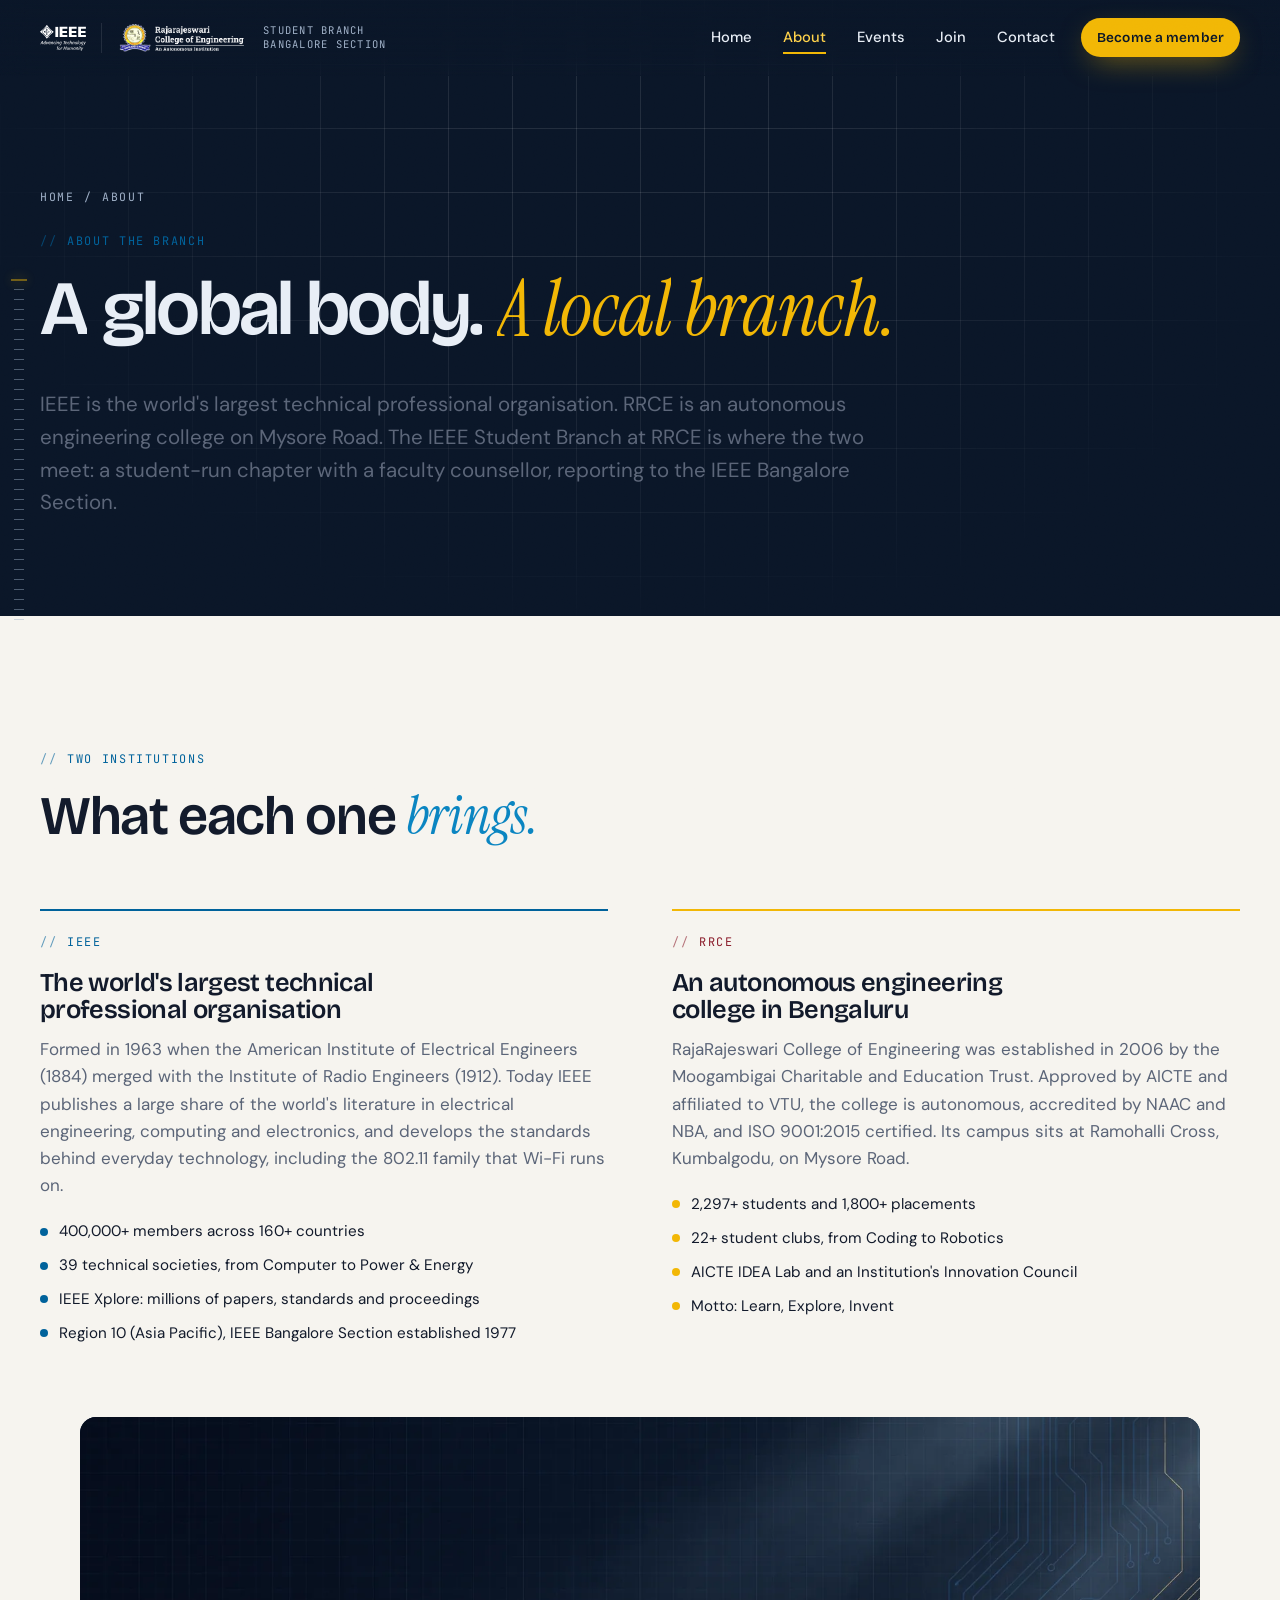
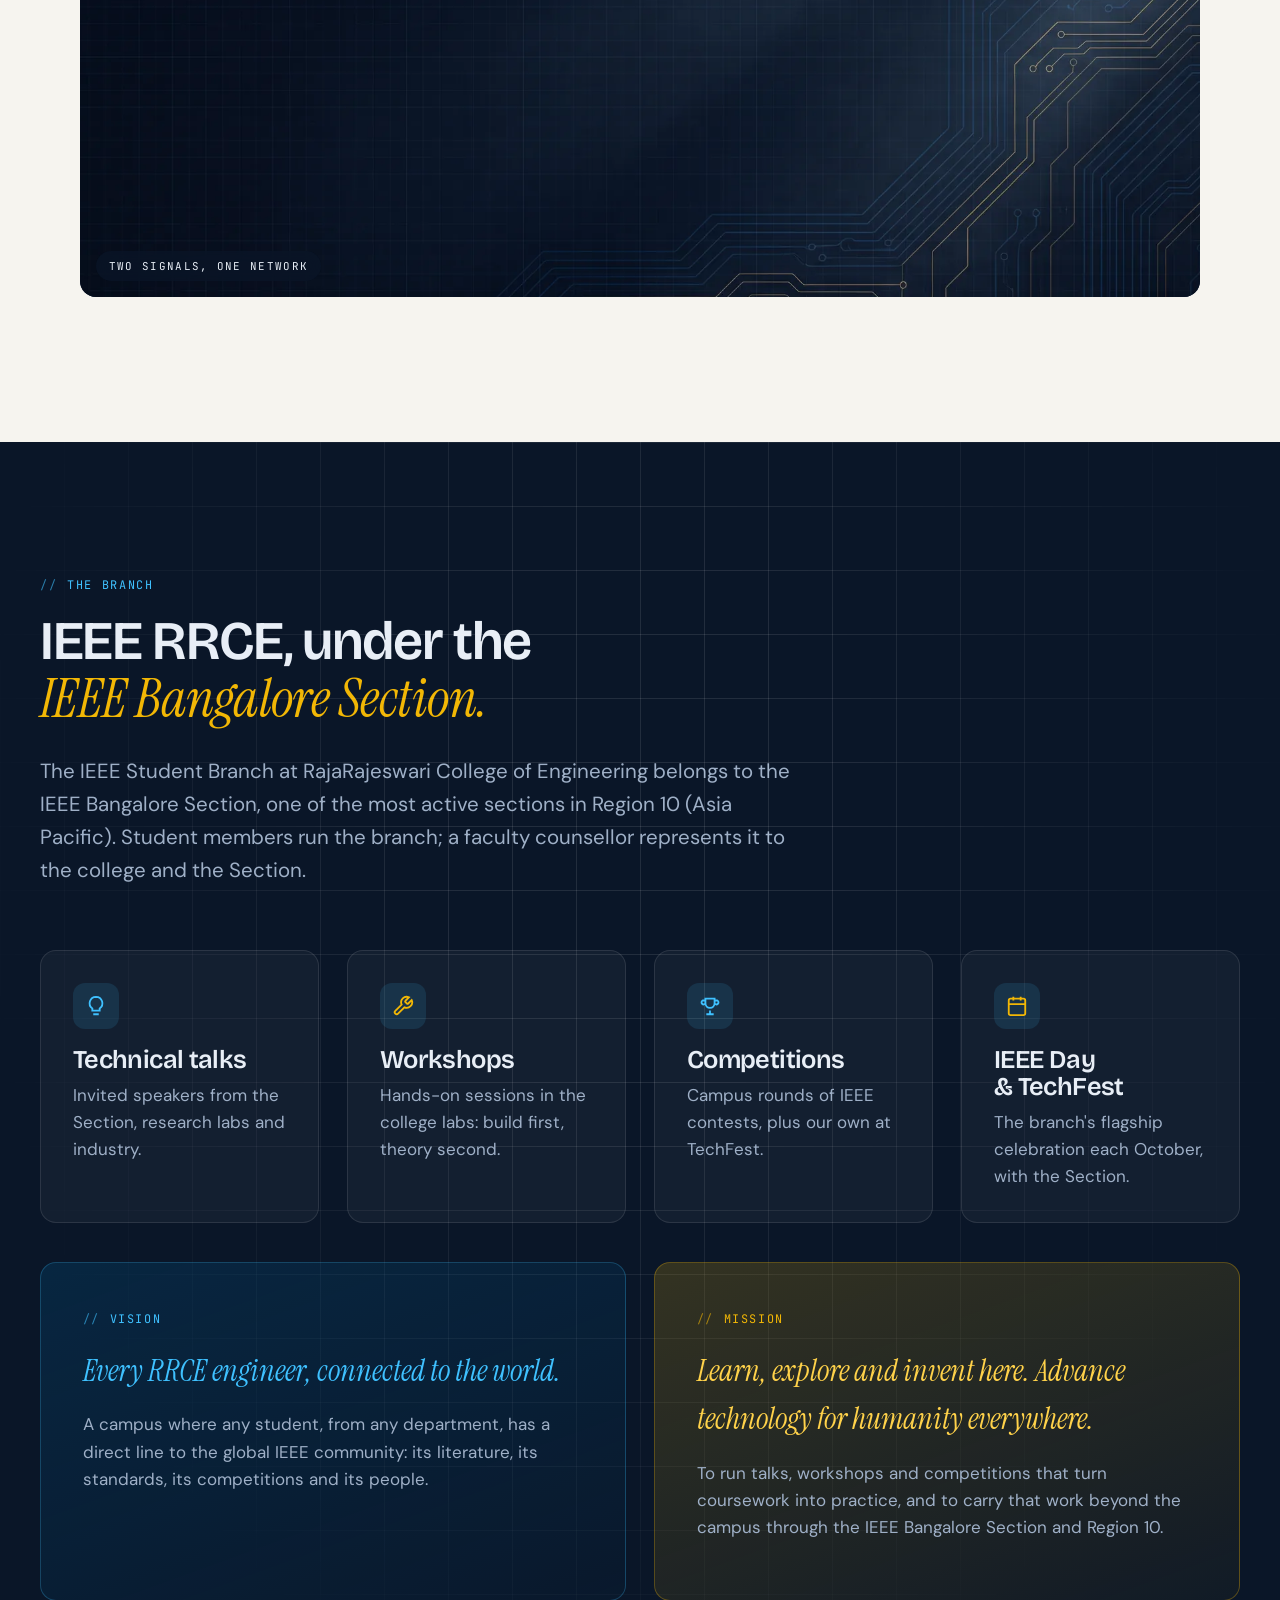
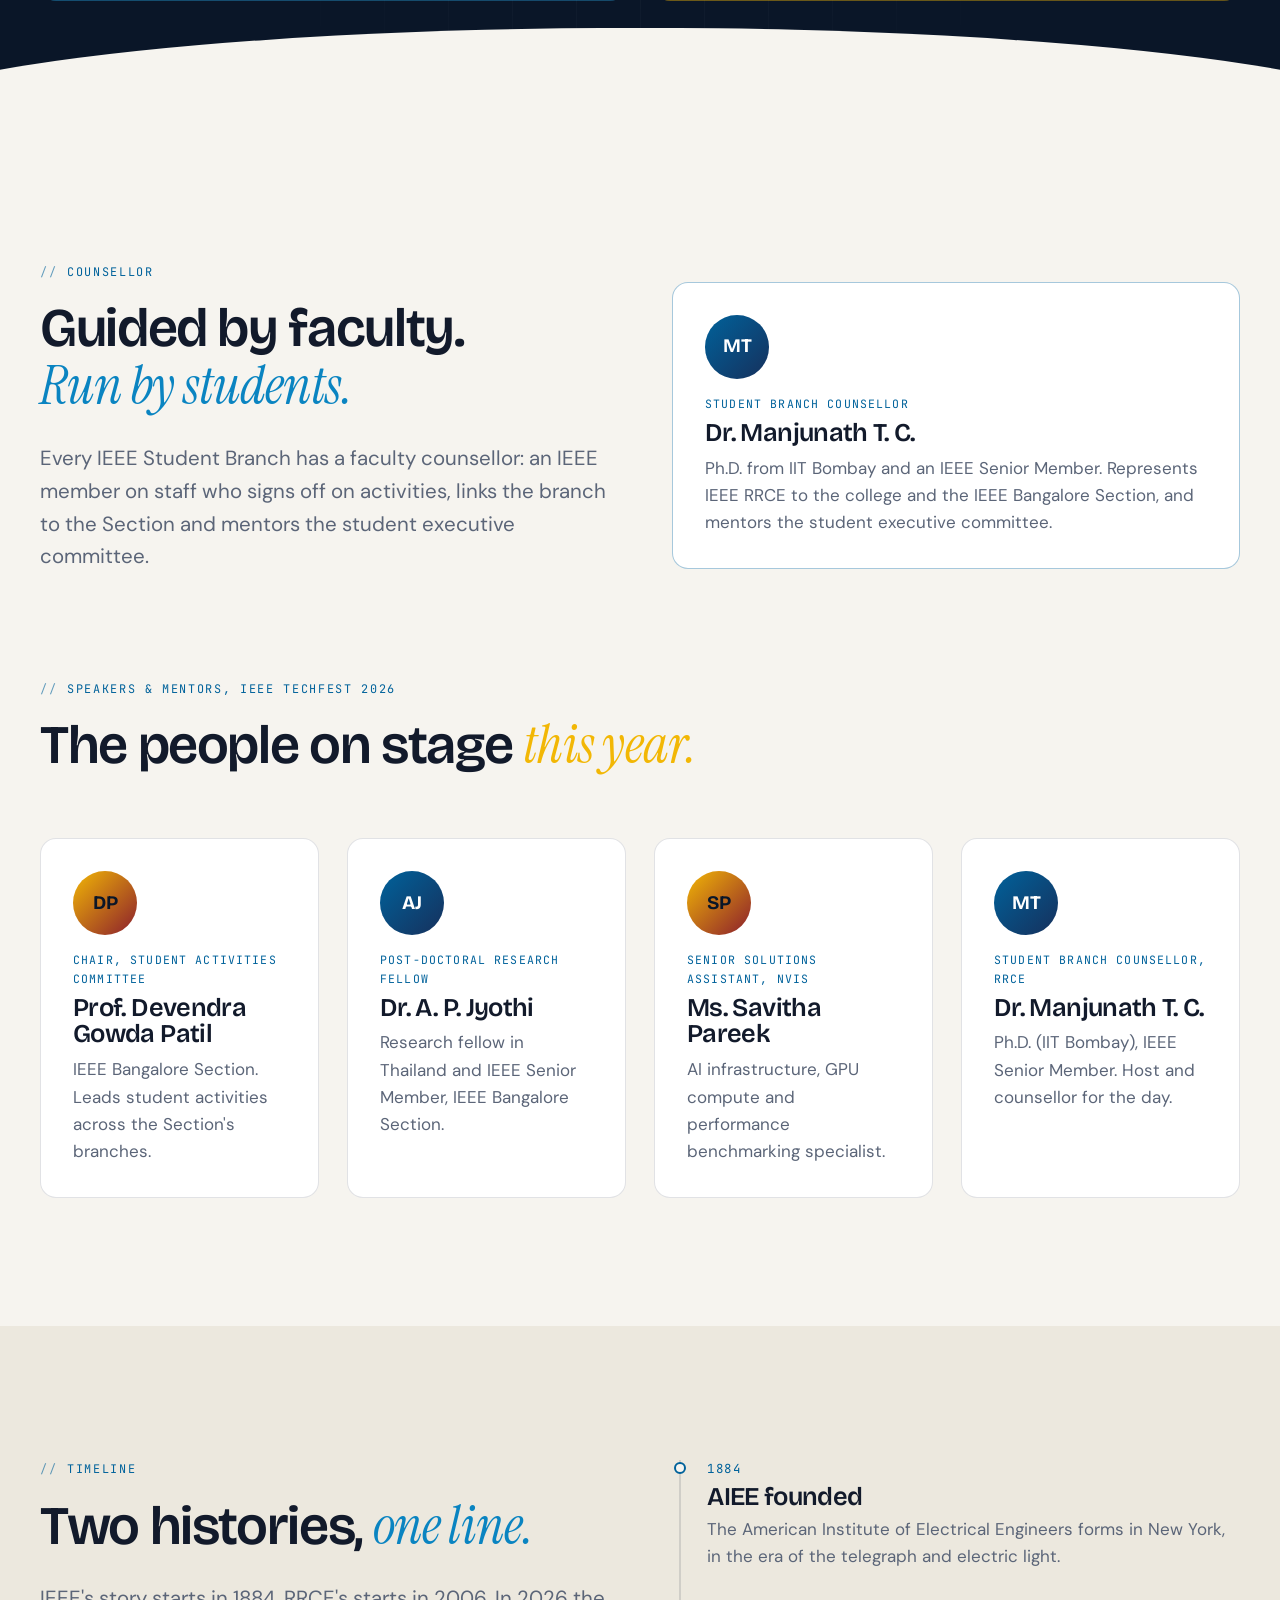
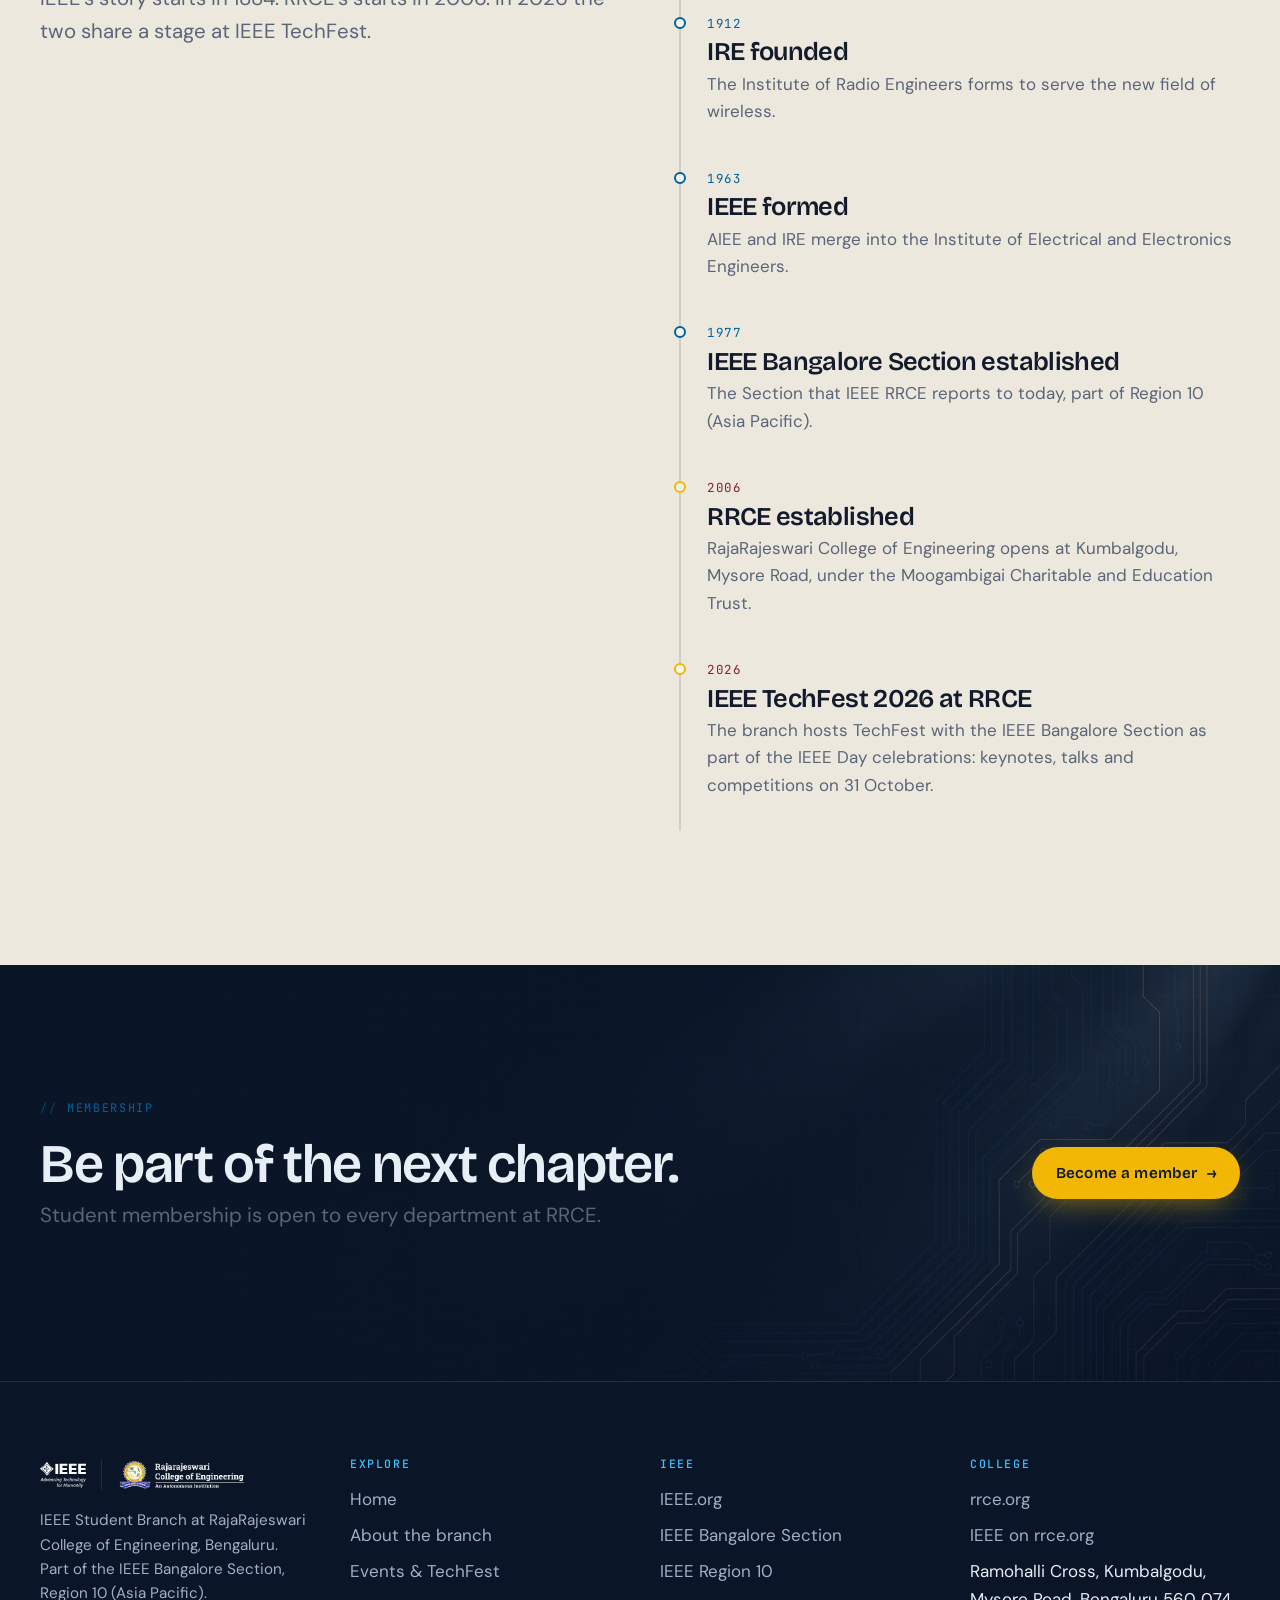
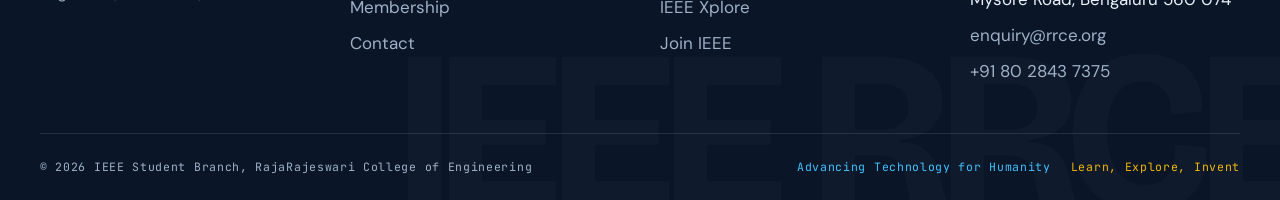
==== about.html @ c07149d0 "Foundation: design system, shared JS modules, home page, brand assets, self-hosted fonts Co-Authored" ====
<!DOCTYPE html>
<html lang="en">
<head>
  <meta charset="UTF-8">
  <meta name="viewport" content="width=device-width, initial-scale=1.0">
  <title>About | IEEE RRCE</title>
  <meta name="description" content="About the IEEE Student Branch at RajaRajeswari College of Engineering, Bengaluru: what IEEE is, what RRCE is, the branch under IEEE Bangalore Section, its counsellor and mentors.">
  <meta name="theme-color" content="#0a1628">
  <link rel="icon" type="image/svg+xml" href="assets/brand/ieee-logo.svg">
  <link rel="preconnect" href="https://fonts.googleapis.com">
  <link rel="preconnect" href="https://fonts.gstatic.com" crossorigin>
  <link href="https://fonts.googleapis.com/css2?family=Bricolage+Grotesque:opsz,wght@12..96,500;12..96,600;12..96,700&family=DM+Sans:wght@400;500;600&family=Instrument+Serif:ital@1&family=JetBrains+Mono:wght@400;500&display=swap" rel="stylesheet">
  <link rel="stylesheet" href="css/styles.css">
  <link rel="stylesheet" href="css/about.css">
</head>
<body>
  <a class="skip-link" href="#main">Skip to content</a>

  <!-- ===== Header: co-branded lockup (IEEE | RRCE) ===== -->
  <header class="header">
    <div class="container header__inner">
      <a class="lockup" href="index.html" aria-label="IEEE RRCE — home">
        <img class="lockup__ieee" src="assets/brand/ieee-logo.svg" alt="IEEE" width="46" height="26">
        <span class="lockup__divider" aria-hidden="true"></span>
        <img class="lockup__rrce" src="assets/brand/rrce-logo.png" alt="RajaRajeswari College of Engineering" width="133" height="34">
        <span class="lockup__text">Student Branch<br>Bangalore Section</span>
      </a>
      <button class="nav-toggle" aria-expanded="false" aria-controls="nav" aria-label="Toggle navigation">
        <span></span><span></span><span></span>
      </button>
      <nav class="nav" id="nav" aria-label="Primary">
        <a class="nav__link" href="index.html">Home</a>
        <a class="nav__link" href="about.html">About</a>
        <a class="nav__link" href="events.html">Events</a>
        <a class="nav__link" href="join.html">Join</a>
        <a class="nav__link" href="contact.html">Contact</a>
        <a class="btn btn--gold btn--sm" href="join.html">Become a member</a>
      </nav>
    </div>
  </header>

  <div class="rail" aria-hidden="true"><span class="rail__marker"></span></div>

  <main id="main">
    <!-- ===== Page hero ===== -->
    <section class="page-hero blueprint" aria-labelledby="page-title">
      <div class="container">
        <nav class="breadcrumb" aria-label="Breadcrumb">
          <a href="index.html">Home</a><span aria-hidden="true">/</span><span aria-current="page">About</span>
        </nav>
        <p class="eyebrow">About the branch</p>
        <h1 id="page-title" data-split>A global body. <span class="serif accent-gold">A local branch.</span></h1>
        <p class="lead" data-reveal>IEEE is the world's largest technical professional organisation. RRCE is an autonomous engineering college on Mysore Road. The IEEE Student Branch at RRCE is where the two meet: a student-run chapter with a faculty counsellor, reporting to the IEEE Bangalore Section.</p>
      </div>
    </section>

    <!-- ===== What IEEE is / What RRCE is ===== -->
    <section class="section is-light" aria-labelledby="dialogue-title">
      <div class="container">
        <div class="section-head" data-reveal>
          <p class="eyebrow">Two institutions</p>
          <h2 id="dialogue-title">What each one <span class="serif accent-ieee">brings.</span></h2>
        </div>
        <div class="dialogue" data-reveal-stagger>
          <article class="dialogue__col">
            <p class="eyebrow">IEEE</p>
            <h3>The world's largest technical professional organisation</h3>
            <p class="muted">Formed in 1963 when the American Institute of Electrical Engineers (1884) merged with the Institute of Radio Engineers (1912). Today IEEE publishes a large share of the world's literature in electrical engineering, computing and electronics, and develops the standards behind everyday technology, including the 802.11 family that Wi-Fi runs on.</p>
            <ul class="facts">
              <li>400,000+ members across 160+ countries</li>
              <li>39 technical societies, from Computer to Power &amp; Energy</li>
              <li>IEEE Xplore: millions of papers, standards and proceedings</li>
              <li>Region 10 (Asia Pacific), IEEE Bangalore Section established 1977</li>
            </ul>
          </article>
          <article class="dialogue__col dialogue__col--rrce">
            <p class="eyebrow eyebrow--maroon">RRCE</p>
            <h3>An autonomous engineering college in Bengaluru</h3>
            <p class="muted">RajaRajeswari College of Engineering was established in 2006 by the Moogambigai Charitable and Education Trust. Approved by AICTE and affiliated to VTU, the college is autonomous, accredited by NAAC and NBA, and ISO 9001:2015 certified. Its campus sits at Ramohalli Cross, Kumbalgodu, on Mysore Road.</p>
            <ul class="facts facts--rrce">
              <li>2,297+ students and 1,800+ placements</li>
              <li>22+ student clubs, from Coding to Robotics</li>
              <li>AICTE IDEA Lab and an Institution's Innovation Council</li>
              <li>Motto: Learn, Explore, Invent</li>
            </ul>
          </article>
        </div>
        <figure class="img-frame img-frame--wide parallax" data-reveal style="margin-top:clamp(2.5rem,6vw,4.5rem)">
          <img src="assets/img/circuit-backdrop.webp" alt="Abstract circuit traces glowing in IEEE blue and RRCE gold on a dark navy background" width="2100" height="900" loading="lazy">
          <figcaption class="img-frame__caption">Two signals, one network</figcaption>
        </figure>
      </div>
    </section>

    <!-- ===== The branch ===== -->
    <section class="section is-dark blueprint" aria-labelledby="branch-title">
      <div class="container">
        <div class="section-head" data-reveal>
          <p class="eyebrow">The branch</p>
          <h2 id="branch-title">IEEE RRCE, under the <span class="serif accent-gold">IEEE Bangalore Section.</span></h2>
          <p class="lead">The IEEE Student Branch at RajaRajeswari College of Engineering belongs to the IEEE Bangalore Section, one of the most active sections in Region 10 (Asia Pacific). Student members run the branch; a faculty counsellor represents it to the college and the Section.</p>
        </div>
        <div class="grid grid--4" data-reveal-stagger>
          <article class="card" data-tilt>
            <div class="card__icon" aria-hidden="true"><svg width="22" height="22" viewBox="0 0 24 24" fill="none" stroke="currentColor" stroke-width="2"><path d="M12 2a7 7 0 0 0-4 12.7V17h8v-2.3A7 7 0 0 0 12 2z"/><path d="M9 21h6"/></svg></div>
            <h3>Technical talks</h3>
            <p class="muted">Invited speakers from the Section, research labs and industry.</p>
          </article>
          <article class="card" data-tilt>
            <div class="card__icon card__icon--gold" aria-hidden="true"><svg width="22" height="22" viewBox="0 0 24 24" fill="none" stroke="currentColor" stroke-width="2"><path d="M14.7 6.3a1 1 0 0 0 0 1.4l1.6 1.6a1 1 0 0 0 1.4 0l3.77-3.77a6 6 0 0 1-7.94 7.94l-6.91 6.91a2.12 2.12 0 0 1-3-3l6.91-6.91a6 6 0 0 1 7.94-7.94l-3.76 3.76z"/></svg></div>
            <h3>Workshops</h3>
            <p class="muted">Hands-on sessions in the college labs: build first, theory second.</p>
          </article>
          <article class="card" data-tilt>
            <div class="card__icon" aria-hidden="true"><svg width="22" height="22" viewBox="0 0 24 24" fill="none" stroke="currentColor" stroke-width="2"><path d="M8 21h8M12 17v4M7 4h10v5a5 5 0 0 1-10 0V4z"/><path d="M17 6h3a2 2 0 0 1-2 4h-1M7 6H4a2 2 0 0 0 2 4h1"/></svg></div>
            <h3>Competitions</h3>
            <p class="muted">Campus rounds of IEEE contests, plus our own at TechFest.</p>
          </article>
          <article class="card" data-tilt>
            <div class="card__icon card__icon--gold" aria-hidden="true"><svg width="22" height="22" viewBox="0 0 24 24" fill="none" stroke="currentColor" stroke-width="2"><rect x="3" y="4" width="18" height="18" rx="2"/><path d="M16 2v4M8 2v4M3 10h18"/></svg></div>
            <h3>IEEE Day &amp; TechFest</h3>
            <p class="muted">The branch's flagship celebration each October, with the Section.</p>
          </article>
        </div>
        <div class="grid grid--2" data-reveal-stagger style="margin-top:clamp(1.5rem,3vw,2.5rem)">
          <article class="voice voice--ieee">
            <p class="eyebrow">Vision</p>
            <p class="voice__tag">Every RRCE engineer, connected to the world.</p>
            <p class="muted">A campus where any student, from any department, has a direct line to the global IEEE community: its literature, its standards, its competitions and its people.</p>
          </article>
          <article class="voice voice--rrce">
            <p class="eyebrow eyebrow--gold">Mission</p>
            <p class="voice__tag">Learn, explore and invent here. Advance technology for humanity everywhere.</p>
            <p class="muted">To run talks, workshops and competitions that turn coursework into practice, and to carry that work beyond the campus through the IEEE Bangalore Section and Region 10.</p>
          </article>
        </div>
      </div>
      <div class="curve" aria-hidden="true"></div>
    </section>

    <!-- ===== People ===== -->
    <section class="section is-light" id="people" aria-labelledby="people-title">
      <div class="container">
        <div class="split" data-reveal>
          <div>
            <p class="eyebrow">Counsellor</p>
            <h2 id="people-title">Guided by faculty. <span class="serif accent-ieee">Run by students.</span></h2>
            <p class="lead">Every IEEE Student Branch has a faculty counsellor: an IEEE member on staff who signs off on activities, links the branch to the Section and mentors the student executive committee.</p>
          </div>
          <article class="card person card--ieee" data-tilt>
            <div class="person__avatar" aria-hidden="true">MT</div>
            <p class="person__role">Student Branch Counsellor</p>
            <h3>Dr. Manjunath T. C.</h3>
            <p class="muted">Ph.D. from IIT Bombay and an IEEE Senior Member. Represents IEEE RRCE to the college and the IEEE Bangalore Section, and mentors the student executive committee.</p>
          </article>
        </div>

        <div class="section-head" data-reveal style="margin-top:clamp(3rem,7vw,5rem)">
          <p class="eyebrow">Speakers &amp; mentors, IEEE TechFest 2026</p>
          <h2>The people on stage <span class="serif accent-gold">this year.</span></h2>
        </div>
        <div class="grid grid--4" data-reveal-stagger>
          <article class="card person" data-tilt>
            <div class="person__avatar person__avatar--gold" aria-hidden="true">DP</div>
            <p class="person__role">Chair, Student Activities Committee</p>
            <h3>Prof. Devendra Gowda Patil</h3>
            <p class="muted">IEEE Bangalore Section. Leads student activities across the Section's branches.</p>
          </article>
          <article class="card person" data-tilt>
            <div class="person__avatar" aria-hidden="true">AJ</div>
            <p class="person__role">Post-Doctoral Research Fellow</p>
            <h3>Dr. A. P. Jyothi</h3>
            <p class="muted">Research fellow in Thailand and IEEE Senior Member, IEEE Bangalore Section.</p>
          </article>
          <article class="card person" data-tilt>
            <div class="person__avatar person__avatar--gold" aria-hidden="true">SP</div>
            <p class="person__role">Senior Solutions Assistant, NVIS</p>
            <h3>Ms. Savitha Pareek</h3>
            <p class="muted">AI infrastructure, GPU compute and performance benchmarking specialist.</p>
          </article>
          <article class="card person" data-tilt>
            <div class="person__avatar" aria-hidden="true">MT</div>
            <p class="person__role">Student Branch Counsellor, RRCE</p>
            <h3>Dr. Manjunath T. C.</h3>
            <p class="muted">Ph.D. (IIT Bombay), IEEE Senior Member. Host and counsellor for the day.</p>
          </article>
        </div>
      </div>
    </section>

    <!-- ===== Timeline ===== -->
    <section class="section is-light is-paper-2" aria-labelledby="timeline-title">
      <div class="container">
        <div class="split" style="align-items:start">
          <div class="section-head" data-reveal>
            <p class="eyebrow">Timeline</p>
            <h2 id="timeline-title">Two histories, <span class="serif accent-ieee">one line.</span></h2>
            <p class="lead">IEEE's story starts in 1884. RRCE's starts in 2006. In 2026 the two share a stage at IEEE TechFest.</p>
          </div>
          <div class="timeline" data-reveal>
            <span class="timeline__fill" aria-hidden="true"></span>
            <article class="timeline__item">
              <span class="timeline__year">1884</span>
              <h3>AIEE founded</h3>
              <p>The American Institute of Electrical Engineers forms in New York, in the era of the telegraph and electric light.</p>
            </article>
            <article class="timeline__item">
              <span class="timeline__year">1912</span>
              <h3>IRE founded</h3>
              <p>The Institute of Radio Engineers forms to serve the new field of wireless.</p>
            </article>
            <article class="timeline__item">
              <span class="timeline__year">1963</span>
              <h3>IEEE formed</h3>
              <p>AIEE and IRE merge into the Institute of Electrical and Electronics Engineers.</p>
            </article>
            <article class="timeline__item">
              <span class="timeline__year">1977</span>
              <h3>IEEE Bangalore Section established</h3>
              <p>The Section that IEEE RRCE reports to today, part of Region 10 (Asia Pacific).</p>
            </article>
            <article class="timeline__item timeline__item--rrce">
              <span class="timeline__year">2006</span>
              <h3>RRCE established</h3>
              <p>RajaRajeswari College of Engineering opens at Kumbalgodu, Mysore Road, under the Moogambigai Charitable and Education Trust.</p>
            </article>
            <article class="timeline__item timeline__item--rrce">
              <span class="timeline__year">2026</span>
              <h3>IEEE TechFest 2026 at RRCE</h3>
              <p>The branch hosts TechFest with the IEEE Bangalore Section as part of the IEEE Day celebrations: keynotes, talks and competitions on 31 October.</p>
            </article>
          </div>
        </div>
      </div>
    </section>

    <!-- ===== CTA band ===== -->
    <section class="section cta-band" aria-labelledby="cta-title">
      <div class="container" data-reveal>
        <div>
          <p class="eyebrow">Membership</p>
          <h2 id="cta-title">Be part of the next chapter.</h2>
          <p class="lead">Student membership is open to every department at RRCE.</p>
        </div>
        <a class="btn btn--gold" href="join.html">Become a member <span class="arrow">→</span></a>
      </div>
    </section>
  </main>

  <!-- ===== Footer ===== -->
  <footer class="footer">
    <div class="container">
      <div class="footer__grid">
        <div class="footer__brand">
          <a class="lockup" href="index.html" aria-label="IEEE RRCE — home">
            <img class="lockup__ieee" src="assets/brand/ieee-logo.svg" alt="IEEE" width="46" height="26">
            <span class="lockup__divider" aria-hidden="true"></span>
            <img class="lockup__rrce" src="assets/brand/rrce-logo.png" alt="RajaRajeswari College of Engineering" width="133" height="34">
          </a>
          <p>IEEE Student Branch at RajaRajeswari College of Engineering, Bengaluru. Part of the IEEE Bangalore Section, Region 10 (Asia Pacific).</p>
        </div>
        <div>
          <h4>Explore</h4>
          <ul class="footer__links">
            <li><a href="index.html">Home</a></li>
            <li><a href="about.html">About the branch</a></li>
            <li><a href="events.html">Events &amp; TechFest</a></li>
            <li><a href="join.html">Membership</a></li>
            <li><a href="contact.html">Contact</a></li>
          </ul>
        </div>
        <div>
          <h4>IEEE</h4>
          <ul class="footer__links">
            <li><a href="https://www.ieee.org/" target="_blank" rel="noopener">IEEE.org</a></li>
            <li><a href="https://ieeebangalore.org/" target="_blank" rel="noopener">IEEE Bangalore Section</a></li>
            <li><a href="https://www.ieeer10.org/" target="_blank" rel="noopener">IEEE Region 10</a></li>
            <li><a href="https://ieeexplore.ieee.org/" target="_blank" rel="noopener">IEEE Xplore</a></li>
            <li><a href="https://www.ieee.org/membership/join/" target="_blank" rel="noopener">Join IEEE</a></li>
          </ul>
        </div>
        <div>
          <h4>College</h4>
          <ul class="footer__links">
            <li><a href="https://www.rrce.org/" target="_blank" rel="noopener">rrce.org</a></li>
            <li><a href="https://www.rrce.org/ieee/" target="_blank" rel="noopener">IEEE on rrce.org</a></li>
            <li>Ramohalli Cross, Kumbalgodu,<br>Mysore Road, Bengaluru 560 074</li>
            <li><a href="mailto:enquiry@rrce.org">enquiry@rrce.org</a></li>
            <li><a href="tel:+918028437375">+91 80 2843 7375</a></li>
          </ul>
        </div>
      </div>
      <div class="footer__bottom">
        <span>© <span data-year>2026</span> IEEE Student Branch, RajaRajeswari College of Engineering</span>
        <span class="footer__taglines"><span>Advancing Technology for Humanity</span><span>Learn, Explore, Invent</span></span>
      </div>
    </div>
    <div class="footer__watermark" aria-hidden="true">IEEE RRCE</div>
  </footer>

  <!-- Vendored libraries (local, no CDN) then our modules -->
  <script src="js/vendor/gsap.min.js"></script>
  <script src="js/vendor/ScrollTrigger.min.js"></script>
  <script src="js/vendor/lenis.min.js"></script>
  <script src="js/main.js"></script>
</body>
</html>
---- css/styles.css ----
/* ==========================================================================
   IEEE RRCE — Student Branch Website
   Stylesheet structure
   1. Design tokens        5. Header & navigation     9.  Forms
   2. Reset & base         6. Footer                  10. Page sections (hero, strips, timeline…)
   3. Typography           7. Buttons & badges        11. Motion & reveal states
   4. Layout utilities     8. Cards & grids           12. Responsive & accessibility
   ========================================================================== */

/* 1. DESIGN TOKENS ------------------------------------------------------- */
:root {
  /* Shared ground: navy (RRCE header + TechFest poster) */
  --navy: #0a1628;
  --navy-2: #0f2140;
  --navy-3: #16305c;
  --ink: #101828;

  /* IEEE voice */
  --ieee: #00629b;
  --ieee-2: #0a84c1;
  --cyan: #3fc1ff;

  /* RRCE voice */
  --gold: #f2b705;
  --gold-2: #ffd24a;
  --maroon: #8b1e2d;

  /* Paper (reading sections) */
  --paper: #f6f4ef;
  --paper-2: #ece8de;
  --white: #ffffff;

  /* Text */
  --text-on-dark: #e8eef6;
  --muted-on-dark: #9fb0c7;
  --text-on-light: #121a2b;
  --muted-on-light: #5b6578;

  /* Lines & surfaces */
  --line-dark: rgba(255, 255, 255, 0.1);
  --line-light: rgba(10, 22, 40, 0.12);
  --glass: rgba(10, 22, 40, 0.72);

  /* Type */
  --font-display: "Bricolage Grotesque", "Segoe UI", system-ui, sans-serif;
  --font-body: "DM Sans", "Segoe UI", system-ui, sans-serif;
  --font-serif: "Instrument Serif", Georgia, "Times New Roman", serif;
  --font-mono: "JetBrains Mono", "Cascadia Code", Consolas, monospace;

  /* Scale */
  --radius: 16px;
  --radius-sm: 10px;
  --radius-pill: 999px;
  --container: 1240px;
  --gutter: clamp(1rem, 4vw, 2.5rem);
  --section-y: clamp(4.5rem, 10vw, 8.5rem);
  --header-h: 76px;

  --ease-out: cubic-bezier(0.22, 1, 0.36, 1);
  --ease-in-out: cubic-bezier(0.65, 0, 0.35, 1);
  --dur: 0.7s;

  color-scheme: light;
}

/* 2. RESET & BASE -------------------------------------------------------- */
*, *::before, *::after { box-sizing: border-box; }
html { scroll-behavior: smooth; -webkit-text-size-adjust: 100%; }
body {
  margin: 0;
  font-family: var(--font-body);
  font-size: 1.0625rem;
  line-height: 1.6;
  color: var(--text-on-light);
  background: var(--paper);
  overflow-x: hidden;
}
img, svg, video, canvas { display: block; max-width: 100%; height: auto; }
a { color: inherit; text-decoration: none; }
button { font: inherit; color: inherit; background: none; border: 0; cursor: pointer; }
ul, ol { margin: 0; padding: 0; list-style: none; }
p { margin: 0 0 1em; }
:focus-visible { outline: 3px solid var(--gold); outline-offset: 3px; border-radius: 4px; }
::selection { background: var(--gold); color: var(--navy); }

/* Skip link */
.skip-link {
  position: absolute; left: 1rem; top: -100px; z-index: 1000;
  padding: 0.6rem 1rem; background: var(--gold); color: var(--navy);
  font-weight: 600; border-radius: var(--radius-sm);
}
.skip-link:focus { top: 1rem; }

/* Film grain overlay */
body::after {
  content: ""; position: fixed; inset: 0; z-index: 999; pointer-events: none;
  opacity: 0.05; mix-blend-mode: overlay;
  background-image: url("data:image/svg+xml;utf8,<svg xmlns='http://www.w3.org/2000/svg' width='160' height='160'><filter id='n'><feTurbulence type='fractalNoise' baseFrequency='0.9' numOctaves='2' stitchTiles='stitch'/></filter><rect width='100%' height='100%' filter='url(%23n)'/></svg>");
}

/* 3. TYPOGRAPHY ---------------------------------------------------------- */
h1, h2, h3, h4 {
  font-family: var(--font-display);
  font-weight: 600;
  line-height: 1.05;
  letter-spacing: -0.025em;
  margin: 0 0 0.5em;
  text-wrap: balance;
}
h1 { font-size: clamp(2.6rem, 7vw, 5.6rem); letter-spacing: -0.035em; }
h2 { font-size: clamp(2rem, 4.5vw, 3.4rem); }
h3 { font-size: clamp(1.25rem, 2.2vw, 1.6rem); }
h4 { font-size: 1.1rem; }

.lead { font-size: clamp(1.1rem, 1.6vw, 1.3rem); color: var(--muted-on-light); max-width: 60ch; }
.is-dark .lead { color: var(--muted-on-dark); }

.serif { font-family: var(--font-serif); font-style: italic; font-weight: 400; letter-spacing: -0.01em; }
.accent-gold { color: var(--gold); }
.accent-ieee { color: var(--ieee-2); }

.eyebrow {
  display: inline-flex; align-items: center; gap: 0.6rem;
  font-family: var(--font-mono); font-size: 0.74rem; letter-spacing: 0.14em;
  text-transform: uppercase; color: var(--ieee);
  margin-bottom: 1.1rem;
}
.eyebrow::before { content: "//"; opacity: 0.6; }
.is-dark .eyebrow { color: var(--cyan); }
.eyebrow--gold { color: var(--gold) !important; }

.mono { font-family: var(--font-mono); font-size: 0.8rem; letter-spacing: 0.06em; }
.muted { color: var(--muted-on-light); }
.is-dark .muted { color: var(--muted-on-dark); }

/* 4. LAYOUT UTILITIES ---------------------------------------------------- */
.container { width: min(100% - 2 * var(--gutter), var(--container)); margin-inline: auto; }
.container--narrow { max-width: 820px; }

.section { padding-block: var(--section-y); position: relative; }
.section.is-dark { background: var(--navy); color: var(--text-on-dark); color-scheme: dark; }
.section.is-light { background: var(--paper); color: var(--text-on-light); }
.section.is-paper-2 { background: var(--paper-2); }

.section-head { max-width: 760px; margin-bottom: clamp(2rem, 5vw, 4rem); }
.section-head.center { margin-inline: auto; text-align: center; }

.grid { display: grid; gap: clamp(1rem, 2.5vw, 1.75rem); }
.grid--2 { grid-template-columns: repeat(auto-fit, minmax(min(100%, 320px), 1fr)); }
.grid--3 { grid-template-columns: repeat(auto-fit, minmax(min(100%, 280px), 1fr)); }
.grid--4 { grid-template-columns: repeat(auto-fit, minmax(min(100%, 230px), 1fr)); }
.split { display: grid; gap: clamp(2rem, 5vw, 5rem); align-items: center; }
@media (min-width: 900px) { .split { grid-template-columns: 1fr 1fr; } }

.flex { display: flex; gap: 1rem; flex-wrap: wrap; align-items: center; }
.stack > * + * { margin-top: 1rem; }
.center { text-align: center; }

/* Blueprint grid backdrop */
.blueprint::before {
  content: ""; position: absolute; inset: 0; pointer-events: none;
  background-image:
    linear-gradient(var(--line-dark) 1px, transparent 1px),
    linear-gradient(90deg, var(--line-dark) 1px, transparent 1px);
  background-size: 64px 64px;
  mask-image: radial-gradient(ellipse at 50% 30%, #000 20%, transparent 75%);
  -webkit-mask-image: radial-gradient(ellipse at 50% 30%, #000 20%, transparent 75%);
}
.section.is-light.blueprint::before {
  background-image:
    linear-gradient(var(--line-light) 1px, transparent 1px),
    linear-gradient(90deg, var(--line-light) 1px, transparent 1px);
}

/* Curved divider: place as the last child of a dark section to bulge the next light section in */
.curve { position: absolute; left: 0; right: 0; bottom: -1px; height: clamp(40px, 8vw, 110px); background: var(--paper); clip-path: ellipse(62% 100% at 50% 100%); }
.curve--dark { background: var(--navy); }

/* 5. HEADER & NAVIGATION ------------------------------------------------- */
.header {
  position: fixed; top: 0; left: 0; right: 0; z-index: 100;
  height: var(--header-h);
  display: flex; align-items: center;
  transition: height 0.4s var(--ease-out), background 0.4s;
  color: var(--text-on-dark);
}
.header::before {
  content: ""; position: absolute; inset: 0; z-index: -1;
  background: linear-gradient(to bottom, rgba(10, 22, 40, 0.85), rgba(10, 22, 40, 0.35));
  backdrop-filter: blur(14px); -webkit-backdrop-filter: blur(14px);
  border-bottom: 1px solid transparent;
  transition: background 0.4s, border-color 0.4s;
}
.header.is-scrolled { height: 62px; }
.header.is-scrolled::before { background: var(--glass); border-color: var(--line-dark); }
.header__inner { display: flex; align-items: center; justify-content: space-between; gap: 1rem; }

/* Co-branded lockup */
.lockup { display: inline-flex; align-items: center; gap: 0.9rem; }
.lockup__ieee { height: 26px; width: auto; }
.lockup__rrce { height: 34px; width: auto; }
.lockup__divider { width: 1px; height: 30px; background: var(--line-dark); }
/* IEEE master brand is supplied in blue; render it white on dark surfaces */
.header .lockup__ieee, .footer .lockup__ieee, .is-dark .lockup__ieee, .voice--ieee .voice__logo { filter: brightness(0) invert(1); }
.lockup__text { display: none; font-family: var(--font-mono); font-size: 0.66rem; letter-spacing: 0.12em; text-transform: uppercase; color: var(--muted-on-dark); line-height: 1.3; }
@media (min-width: 1100px) { .lockup__text { display: block; } }

.nav { display: flex; align-items: center; gap: 0.25rem; }
.nav__link {
  position: relative; padding: 0.55rem 0.85rem; border-radius: var(--radius-pill);
  font-size: 0.92rem; font-weight: 500; color: var(--text-on-dark);
  transition: background 0.3s, color 0.3s;
}
.nav__link::after {
  content: ""; position: absolute; left: 0.85rem; right: 0.85rem; bottom: 0.3rem; height: 2px;
  background: var(--gold); transform: scaleX(0); transform-origin: right;
  transition: transform 0.4s var(--ease-out);
}
.nav__link:hover::after, .nav__link[aria-current="page"]::after { transform: scaleX(1); transform-origin: left; }
.nav__link[aria-current="page"] { color: var(--gold-2); }
.nav .btn { margin-left: 0.5rem; }

.nav-toggle { display: none; width: 44px; height: 44px; border-radius: 50%; position: relative; z-index: 2; }
.nav-toggle span { position: absolute; left: 12px; right: 12px; height: 2px; background: currentColor; transition: transform 0.4s var(--ease-out), opacity 0.3s; }
.nav-toggle span:nth-child(1) { top: 15px; }
.nav-toggle span:nth-child(2) { top: 21px; }
.nav-toggle span:nth-child(3) { top: 27px; }
.nav-toggle[aria-expanded="true"] span:nth-child(1) { transform: translateY(6px) rotate(45deg); }
.nav-toggle[aria-expanded="true"] span:nth-child(2) { opacity: 0; }
.nav-toggle[aria-expanded="true"] span:nth-child(3) { transform: translateY(-6px) rotate(-45deg); }

@media (max-width: 900px) {
  .nav-toggle { display: block; }
  .nav {
    position: fixed; inset: 0; z-index: 1; padding: calc(var(--header-h) + 1rem) var(--gutter) 2rem;
    flex-direction: column; align-items: flex-start; justify-content: center; gap: 0.5rem;
    background: var(--navy); color-scheme: dark;
    transform: translateY(-100%); opacity: 0; visibility: hidden;
    transition: transform 0.6s var(--ease-out), opacity 0.4s, visibility 0.6s;
  }
  .nav.is-open { transform: none; opacity: 1; visibility: visible; }
  .nav__link { font-family: var(--font-display); font-size: clamp(2rem, 8vw, 3rem); padding: 0.4rem 0; letter-spacing: -0.02em; }
  .nav__link::after { left: 0; right: auto; width: 2.2rem; bottom: 0.2rem; }
  .nav .btn { margin: 1.5rem 0 0; }
  .lockup__rrce { height: 30px; }
  .lockup__ieee { height: 22px; }
}

/* Scroll progress rail */
.rail {
  position: fixed; left: 14px; top: 50%; transform: translateY(-50%); z-index: 90;
  width: 10px; height: 38vh; pointer-events: none;
  background: repeating-linear-gradient(to bottom, var(--muted-on-dark) 0 1px, transparent 1px 10px);
  opacity: 0.45;
}
.rail__marker { position: absolute; left: -3px; width: 16px; height: 2px; background: var(--gold); top: calc(var(--progress, 0) * 100%); box-shadow: 0 0 12px var(--gold); }
.is-light-view .rail { background: repeating-linear-gradient(to bottom, var(--muted-on-light) 0 1px, transparent 1px 10px); }
@media (max-width: 900px) { .rail { display: none; } }

/* Custom cursor (desktop with a pointer only) */
.cursor { position: fixed; top: 0; left: 0; z-index: 1001; pointer-events: none; mix-blend-mode: difference; }
.cursor__dot { position: absolute; width: 8px; height: 8px; margin: -4px; border-radius: 50%; background: #fff; }
.cursor__ring { position: absolute; width: 36px; height: 36px; margin: -18px; border-radius: 50%; border: 1px solid rgba(255, 255, 255, 0.8); transition: transform 0.35s var(--ease-out), opacity 0.3s; }
.cursor.is-hover .cursor__ring { transform: scale(1.8); opacity: 0.6; }
@media (hover: none), (pointer: coarse) { .cursor { display: none; } }

/* 6. FOOTER -------------------------------------------------------------- */
.footer { background: var(--navy); color: var(--text-on-dark); color-scheme: dark; padding: clamp(3rem, 6vw, 5rem) 0 1.5rem; border-top: 1px solid var(--line-dark); position: relative; overflow: hidden; }
.footer__grid { display: grid; gap: 2.5rem; grid-template-columns: repeat(auto-fit, minmax(min(100%, 220px), 1fr)); margin-bottom: 3rem; }
.footer__brand .lockup { margin-bottom: 1rem; }
.footer__brand p { color: var(--muted-on-dark); max-width: 36ch; font-size: 0.95rem; }
.footer h4 { font-family: var(--font-mono); font-size: 0.72rem; letter-spacing: 0.14em; text-transform: uppercase; color: var(--cyan); margin-bottom: 1rem; font-weight: 500; }
.footer__links li + li { margin-top: 0.55rem; }
.footer__links a { color: var(--muted-on-dark); transition: color 0.3s; }
.footer__links a:hover { color: var(--gold-2); }
.footer__bottom { display: flex; flex-wrap: wrap; justify-content: space-between; gap: 0.75rem 1.5rem; padding-top: 1.5rem; border-top: 1px solid var(--line-dark); font-family: var(--font-mono); font-size: 0.72rem; letter-spacing: 0.06em; color: var(--muted-on-dark); }
.footer__taglines { display: flex; gap: 1.25rem; flex-wrap: wrap; }
.footer__taglines span:first-child { color: var(--cyan); }
.footer__taglines span:last-child { color: var(--gold); }
.footer__watermark { position: absolute; right: -2rem; bottom: -3rem; font-family: var(--font-display); font-size: clamp(6rem, 18vw, 16rem); font-weight: 700; letter-spacing: -0.05em; color: rgba(255, 255, 255, 0.025); pointer-events: none; line-height: 1; user-select: none; }

/* 7. BUTTONS & BADGES ---------------------------------------------------- */
.btn {
  position: relative; display: inline-flex; align-items: center; gap: 0.6rem; overflow: hidden;
  padding: 0.85rem 1.5rem; border-radius: var(--radius-pill);
  font-family: var(--font-display); font-weight: 600; font-size: 0.95rem; letter-spacing: 0.01em;
  transition: transform 0.4s var(--ease-out), background 0.3s, color 0.3s, box-shadow 0.3s;
  will-change: transform;
}
.btn::after { /* shine sweep */
  content: ""; position: absolute; top: 0; bottom: 0; left: -60%; width: 40%;
  background: linear-gradient(100deg, transparent, rgba(255, 255, 255, 0.35), transparent);
  transform: skewX(-20deg); transition: left 0.6s var(--ease-out);
}
.btn:hover::after { left: 120%; }
.btn--primary { background: var(--ieee); color: #fff; box-shadow: 0 10px 30px -10px rgba(0, 98, 155, 0.6); }
.btn--primary:hover { background: var(--ieee-2); }
.btn--gold { background: var(--gold); color: var(--navy); box-shadow: 0 10px 30px -10px rgba(242, 183, 5, 0.6); }
.btn--gold:hover { background: var(--gold-2); }
.btn--ghost { border: 1px solid currentColor; background: transparent; }
.btn--ghost:hover { background: rgba(255, 255, 255, 0.08); }
.is-light .btn--ghost:hover { background: rgba(10, 22, 40, 0.06); }
.btn--sm { padding: 0.55rem 1rem; font-size: 0.85rem; }
.btn .arrow { transition: transform 0.4s var(--ease-out); }
.btn:hover .arrow { transform: translateX(4px); }

.badge {
  display: inline-flex; align-items: center; gap: 0.45rem;
  padding: 0.3rem 0.7rem; border-radius: var(--radius-pill);
  font-family: var(--font-mono); font-size: 0.68rem; letter-spacing: 0.12em; text-transform: uppercase;
  border: 1px solid currentColor;
}
.badge--live { color: var(--gold-2); border-color: rgba(242, 183, 5, 0.5); background: rgba(242, 183, 5, 0.1); }
.badge--upcoming { color: var(--cyan); border-color: rgba(63, 193, 255, 0.5); background: rgba(63, 193, 255, 0.1); }
.badge--done { color: var(--muted-on-dark); }
.is-light .badge--done { color: var(--muted-on-light); }
.badge--ieee { color: var(--ieee); border-color: rgba(0, 98, 155, 0.4); background: rgba(0, 98, 155, 0.08); }
.badge--gold { color: var(--maroon); border-color: rgba(242, 183, 5, 0.6); background: rgba(242, 183, 5, 0.18); }
.pulse { width: 8px; height: 8px; border-radius: 50%; background: currentColor; box-shadow: 0 0 0 0 currentColor; animation: pulse 1.6s infinite; }
@keyframes pulse { 0% { box-shadow: 0 0 0 0 rgba(242, 183, 5, 0.7); } 70% { box-shadow: 0 0 0 10px rgba(242, 183, 5, 0); } 100% { box-shadow: 0 0 0 0 rgba(242, 183, 5, 0); } }

.link-arrow { display: inline-flex; align-items: center; gap: 0.4rem; font-weight: 600; color: var(--ieee); }
.is-dark .link-arrow { color: var(--cyan); }
.link-arrow .arrow { transition: transform 0.3s var(--ease-out); }
.link-arrow:hover .arrow { transform: translateX(4px); }

/* 8. CARDS & GRIDS ------------------------------------------------------- */
.card {
  position: relative; overflow: hidden;
  padding: clamp(1.4rem, 3vw, 2rem); border-radius: var(--radius);
  background: var(--white); border: 1px solid var(--line-light);
  transition: transform 0.5s var(--ease-out), box-shadow 0.5s, border-color 0.3s;
  transform-style: preserve-3d;
}
.card:hover { box-shadow: 0 30px 60px -30px rgba(10, 22, 40, 0.35); border-color: rgba(0, 98, 155, 0.3); }
.is-dark .card { background: rgba(255, 255, 255, 0.04); border-color: var(--line-dark); }
.is-dark .card:hover { border-color: rgba(63, 193, 255, 0.35); box-shadow: 0 30px 60px -30px rgba(0, 0, 0, 0.8); }
/* Spotlight that follows the pointer (JS sets --mx/--my) */
.card::before {
  content: ""; position: absolute; inset: 0; pointer-events: none; opacity: 0; transition: opacity 0.4s;
  background: radial-gradient(360px circle at var(--mx, 50%) var(--my, 50%), rgba(0, 98, 155, 0.14), transparent 60%);
}
.is-dark .card::before { background: radial-gradient(360px circle at var(--mx, 50%) var(--my, 50%), rgba(63, 193, 255, 0.18), transparent 60%); }
.card:hover::before { opacity: 1; }
.card > * { position: relative; }
.card__icon { width: 46px; height: 46px; border-radius: 12px; display: grid; place-items: center; background: rgba(0, 98, 155, 0.1); color: var(--ieee); margin-bottom: 1.1rem; }
.is-dark .card__icon { background: rgba(63, 193, 255, 0.12); color: var(--cyan); }
.card__icon--gold { background: rgba(242, 183, 5, 0.18); color: var(--maroon); }
.is-dark .card__icon--gold { color: var(--gold); }
.card h3 { margin-bottom: 0.5rem; }
.card p:last-child { margin-bottom: 0; }
.card__meta { display: flex; gap: 0.75rem; flex-wrap: wrap; font-family: var(--font-mono); font-size: 0.74rem; letter-spacing: 0.06em; color: var(--muted-on-light); margin-bottom: 0.9rem; }
.is-dark .card__meta { color: var(--muted-on-dark); }
.card__media { margin: calc(-1 * clamp(1.4rem, 3vw, 2rem)) calc(-1 * clamp(1.4rem, 3vw, 2rem)) 1.25rem; aspect-ratio: 16 / 9; overflow: hidden; }
.card__media img { width: 100%; height: 100%; object-fit: cover; transition: transform 0.8s var(--ease-out); }
.card:hover .card__media img { transform: scale(1.05); }
.card--gold { border-color: rgba(242, 183, 5, 0.45); }
.card--ieee { border-color: rgba(0, 98, 155, 0.35); }

/* Person card */
.person { text-align: left; }
.person__avatar { width: 64px; height: 64px; border-radius: 50%; display: grid; place-items: center; font-family: var(--font-display); font-weight: 700; font-size: 1.2rem; color: #fff; background: linear-gradient(135deg, var(--ieee), var(--navy-3)); margin-bottom: 1rem; }
.person__avatar--gold { background: linear-gradient(135deg, var(--gold), var(--maroon)); color: var(--navy); }
.person__role { font-family: var(--font-mono); font-size: 0.72rem; letter-spacing: 0.1em; text-transform: uppercase; color: var(--ieee); margin-bottom: 0.4rem; }
.is-dark .person__role { color: var(--cyan); }

/* Stat */
.stat { padding: 1.25rem 0; border-top: 1px solid var(--line-light); }
.is-dark .stat { border-color: var(--line-dark); }
.stat__num { font-family: var(--font-display); font-size: clamp(2.4rem, 5vw, 3.8rem); font-weight: 700; letter-spacing: -0.04em; line-height: 1; }
.stat__label { font-family: var(--font-mono); font-size: 0.72rem; letter-spacing: 0.12em; text-transform: uppercase; color: var(--muted-on-light); margin-top: 0.4rem; }
.is-dark .stat__label { color: var(--muted-on-dark); }

/* Institution panels (the "two voices" split) */
.voice { padding: clamp(1.6rem, 3.5vw, 2.6rem); border-radius: var(--radius); position: relative; overflow: hidden; }
.voice--ieee { background: linear-gradient(160deg, rgba(0, 98, 155, 0.22), rgba(0, 98, 155, 0.04)); border: 1px solid rgba(63, 193, 255, 0.25); }
.voice--rrce { background: linear-gradient(160deg, rgba(242, 183, 5, 0.18), rgba(242, 183, 5, 0.03)); border: 1px solid rgba(242, 183, 5, 0.3); }
.voice__logo { height: 32px; width: auto; margin-bottom: 1.25rem; }
.voice__tag { font-family: var(--font-serif); font-style: italic; font-size: clamp(1.4rem, 2.4vw, 1.9rem); margin-bottom: 1rem; }
.voice--ieee .voice__tag { color: var(--cyan); }
.voice--rrce .voice__tag { color: var(--gold-2); }
.voice .stat { border-color: var(--line-dark); }
.voice .grid { gap: 0 1.5rem; }

/* Tabs / filters */
.tabs { display: flex; flex-wrap: wrap; gap: 0.5rem; margin-bottom: 2rem; }
.tab { padding: 0.5rem 1rem; border-radius: var(--radius-pill); border: 1px solid var(--line-light); font-family: var(--font-mono); font-size: 0.74rem; letter-spacing: 0.1em; text-transform: uppercase; transition: background 0.3s, color 0.3s, border-color 0.3s; }
.tab:hover { border-color: var(--ieee); color: var(--ieee); }
.tab[aria-pressed="true"] { background: var(--navy); color: var(--gold-2); border-color: var(--navy); }
.is-dark .tab { border-color: var(--line-dark); }
.is-dark .tab[aria-pressed="true"] { background: var(--gold); color: var(--navy); border-color: var(--gold); }

/* Accordion (details/summary) */
.accordion { border-top: 1px solid var(--line-light); }
.accordion details { border-bottom: 1px solid var(--line-light); }
.accordion summary { list-style: none; cursor: pointer; display: flex; justify-content: space-between; align-items: center; gap: 1rem; padding: 1.2rem 0; font-family: var(--font-display); font-weight: 600; font-size: 1.1rem; }
.accordion summary::-webkit-details-marker { display: none; }
.accordion summary::after { content: "+"; font-family: var(--font-mono); font-size: 1.4rem; color: var(--ieee); transition: transform 0.4s var(--ease-out); }
.accordion details[open] summary::after { transform: rotate(45deg); }
.accordion details > div { padding: 0 0 1.4rem; color: var(--muted-on-light); max-width: 70ch; }

/* 9. FORMS --------------------------------------------------------------- */
.form { display: grid; gap: 1.1rem; }
.form__row { display: grid; gap: 1.1rem; grid-template-columns: repeat(auto-fit, minmax(min(100%, 240px), 1fr)); }
.field { display: grid; gap: 0.4rem; }
.field label { font-family: var(--font-mono); font-size: 0.72rem; letter-spacing: 0.12em; text-transform: uppercase; color: var(--muted-on-light); }
.field input, .field select, .field textarea {
  width: 100%; padding: 0.85rem 1rem; border-radius: var(--radius-sm);
  border: 1px solid var(--line-light); background: var(--white); color: var(--text-on-light);
  font: inherit; transition: border-color 0.3s, box-shadow 0.3s;
}
.field textarea { min-height: 130px; resize: vertical; }
.field input:focus, .field select:focus, .field textarea:focus { outline: none; border-color: var(--ieee); box-shadow: 0 0 0 4px rgba(0, 98, 155, 0.15); }
.field [aria-invalid="true"] { border-color: var(--maroon); box-shadow: 0 0 0 4px rgba(139, 30, 45, 0.12); }
.field__error { font-size: 0.82rem; color: var(--maroon); min-height: 1.2em; }
.checks { display: flex; flex-wrap: wrap; gap: 0.5rem; }
.chip { position: relative; }
.chip input { position: absolute; opacity: 0; inset: 0; cursor: pointer; }
.chip span { display: inline-block; padding: 0.45rem 0.9rem; border-radius: var(--radius-pill); border: 1px solid var(--line-light); font-size: 0.88rem; transition: background 0.3s, color 0.3s, border-color 0.3s; }
.chip input:checked + span { background: var(--ieee); color: #fff; border-color: var(--ieee); }
.chip input:focus-visible + span { outline: 3px solid var(--gold); outline-offset: 2px; }
.form__success { display: none; padding: 2rem; border-radius: var(--radius); background: var(--navy); color: var(--text-on-dark); color-scheme: dark; }
.form__success.is-visible { display: block; }
.form__success .ref { font-family: var(--font-mono); font-size: 1.3rem; color: var(--gold-2); letter-spacing: 0.08em; }
.form.is-submitted { display: none; }

/* 10. PAGE SECTIONS ------------------------------------------------------ */
/* Hero */
.hero { position: relative; min-height: 100svh; display: flex; align-items: center; padding: calc(var(--header-h) + 3rem) 0 5rem; background: var(--navy); color: var(--text-on-dark); color-scheme: dark; overflow: hidden; }
.hero__canvas { position: absolute; inset: 0; width: 100%; height: 100%; }
.hero__glow { position: absolute; width: 60vw; height: 60vw; max-width: 900px; max-height: 900px; border-radius: 50%; filter: blur(120px); opacity: 0.35; pointer-events: none; }
.hero__glow--ieee { background: var(--ieee); top: -20%; left: -15%; }
.hero__glow--gold { background: var(--gold); bottom: -30%; right: -15%; opacity: 0.18; }
.hero__content { position: relative; max-width: 820px; }
.hero h1 { margin-bottom: 1.2rem; }
.hero__taglines { display: flex; flex-wrap: wrap; gap: 0.6rem 1.5rem; font-family: var(--font-serif); font-style: italic; font-size: clamp(1.15rem, 2vw, 1.5rem); margin-bottom: 2rem; }
.hero__taglines span:first-child { color: var(--cyan); }
.hero__taglines span:last-child { color: var(--gold-2); }
.hero__actions { display: flex; flex-wrap: wrap; gap: 0.75rem; }
.hero__scroll { position: absolute; left: 50%; bottom: 1.5rem; transform: translateX(-50%); font-family: var(--font-mono); font-size: 0.68rem; letter-spacing: 0.2em; text-transform: uppercase; color: var(--muted-on-dark); display: flex; flex-direction: column; align-items: center; gap: 0.5rem; }
.hero__scroll::after { content: ""; width: 1px; height: 36px; background: linear-gradient(var(--gold), transparent); animation: drop 1.8s var(--ease-in-out) infinite; }
@keyframes drop { 0% { transform: scaleY(0); transform-origin: top; } 50% { transform: scaleY(1); transform-origin: top; } 51% { transform-origin: bottom; } 100% { transform: scaleY(0); transform-origin: bottom; } }

/* Word-mask text reveal (JS splits words into .w > span) */
.w { display: inline-block; overflow: hidden; vertical-align: bottom; padding-bottom: 0.08em; margin-bottom: -0.08em; }
.w > span { display: inline-block; transform: translateY(110%); }
.is-ready .w > span { animation: rise 0.9s var(--ease-out) forwards; animation-delay: calc(var(--i, 0) * 70ms + 150ms); }
@keyframes rise { to { transform: none; } }

/* Page hero (inner pages) */
.page-hero { position: relative; padding: calc(var(--header-h) + clamp(4rem, 9vw, 7rem)) 0 clamp(3rem, 6vw, 5rem); background: var(--navy); color: var(--text-on-dark); color-scheme: dark; overflow: hidden; }
.page-hero h1 { font-size: clamp(2.6rem, 6vw, 4.8rem); }
.page-hero .breadcrumb { font-family: var(--font-mono); font-size: 0.72rem; letter-spacing: 0.14em; text-transform: uppercase; color: var(--muted-on-dark); margin-bottom: 1.2rem; display: flex; gap: 0.6rem; }
.page-hero .breadcrumb a:hover { color: var(--gold-2); }

/* Live strip */
.live-strip { position: relative; z-index: 2; background: var(--navy-2); color: var(--text-on-dark); color-scheme: dark; border-top: 1px solid var(--line-dark); border-bottom: 1px solid var(--line-dark); }
.live-strip__inner { display: flex; flex-wrap: wrap; align-items: center; gap: 0.75rem 1.5rem; padding: 0.9rem 0; font-size: 0.95rem; }
.live-strip__meta { display: flex; flex-wrap: wrap; gap: 0.5rem 1.25rem; font-family: var(--font-mono); font-size: 0.74rem; letter-spacing: 0.06em; color: var(--muted-on-dark); }
.live-strip .link-arrow { margin-left: auto; }

/* Marquee */
.marquee { overflow: hidden; white-space: nowrap; border-block: 1px solid var(--line-light); padding: 0.9rem 0; background: var(--paper-2); }
.is-dark .marquee, .marquee.is-dark { background: var(--navy); border-color: var(--line-dark); color: var(--muted-on-dark); }
.marquee__track { display: inline-flex; gap: 3rem; padding-right: 3rem; animation: marquee 28s linear infinite; font-family: var(--font-mono); font-size: 0.78rem; letter-spacing: 0.2em; text-transform: uppercase; }
.marquee__track span::before { content: "✦"; margin-right: 3rem; color: var(--gold); }
@keyframes marquee { to { transform: translateX(-50%); } }
.marquee:hover .marquee__track { animation-play-state: paused; }

/* Horizontal pinned strip (GSAP pins .hstrip and translates .hstrip__track; mobile falls back to native scroll) */
.hstrip { overflow: hidden; }
.hstrip__track { display: flex; gap: clamp(1rem, 2vw, 1.5rem); width: max-content; padding-inline: var(--gutter); }
.hstrip__track .card { width: clamp(280px, 32vw, 420px); flex: none; }
@media (max-width: 900px) {
  .hstrip { overflow-x: auto; scroll-snap-type: x mandatory; -webkit-overflow-scrolling: touch; padding-bottom: 1rem; }
  .hstrip__track .card { scroll-snap-align: start; width: 82vw; }
}

/* Timeline */
.timeline { position: relative; padding-left: 2.2rem; }
.timeline::before { content: ""; position: absolute; left: 7px; top: 6px; bottom: 6px; width: 2px; background: var(--line-light); }
.is-dark .timeline::before { background: var(--line-dark); }
.timeline__fill { position: absolute; left: 7px; top: 6px; width: 2px; height: 0; background: linear-gradient(var(--cyan), var(--gold)); }
.timeline__item { position: relative; padding-bottom: 2.4rem; }
.timeline__item::before { content: ""; position: absolute; left: calc(-2.2rem + 2px); top: 8px; width: 12px; height: 12px; border-radius: 50%; background: var(--paper); border: 2px solid var(--ieee); }
.timeline__item--rrce::before { border-color: var(--gold); }
.timeline__year { font-family: var(--font-mono); font-size: 0.78rem; letter-spacing: 0.12em; color: var(--ieee); }
.timeline__item--rrce .timeline__year { color: var(--maroon); }
.timeline__item h3 { margin: 0.2rem 0 0.3rem; }
.timeline__item p { color: var(--muted-on-light); max-width: 60ch; margin: 0; }

/* Schedule with "now" marker */
.schedule { position: relative; display: grid; gap: 0.75rem; }
.slot { display: grid; grid-template-columns: 90px 1fr; gap: 1rem; align-items: start; padding: 1rem 1.2rem; border-radius: var(--radius-sm); border: 1px solid var(--line-dark); background: rgba(255, 255, 255, 0.03); transition: border-color 0.3s, background 0.3s; }
.slot__time { font-family: var(--font-mono); font-size: 0.8rem; letter-spacing: 0.08em; color: var(--cyan); padding-top: 0.15rem; }
.slot.is-now { border-color: var(--gold); background: rgba(242, 183, 5, 0.08); }
.slot.is-now .slot__time { color: var(--gold-2); }
.slot.is-past { opacity: 0.55; }
.slot h4 { margin: 0 0 0.2rem; }
.slot p { margin: 0; font-size: 0.92rem; color: var(--muted-on-dark); }

/* CTA band */
.cta-band { position: relative; overflow: hidden; color: var(--text-on-dark); color-scheme: dark;
  background: linear-gradient(100deg, rgba(10, 22, 40, 0.96) 30%, rgba(10, 22, 40, 0.55) 100%), url("../assets/img/circuit-backdrop.webp") center / cover no-repeat var(--navy); }
.cta-band .container { display: flex; flex-wrap: wrap; align-items: center; justify-content: space-between; gap: 2rem; }
.cta-band h2 { margin-bottom: 0.4rem; }

/* Image blocks */
.img-frame { position: relative; border-radius: var(--radius); overflow: hidden; aspect-ratio: 4 / 3; background: var(--navy-2); }
.img-frame img { width: 100%; height: 100%; object-fit: cover; }
.img-frame--wide { aspect-ratio: 21 / 9; }
.img-frame__caption { position: absolute; left: 1rem; bottom: 1rem; padding: 0.4rem 0.8rem; border-radius: var(--radius-pill); background: rgba(10, 22, 40, 0.7); color: var(--text-on-dark); font-family: var(--font-mono); font-size: 0.68rem; letter-spacing: 0.12em; text-transform: uppercase; backdrop-filter: blur(8px); }

/* Contact */
.contact-list li { display: flex; gap: 1rem; align-items: flex-start; padding: 1rem 0; border-top: 1px solid var(--line-light); }
.contact-list .card__icon { margin: 0; flex: none; }
.contact-list a:hover { color: var(--ieee); }
.socials { display: flex; flex-wrap: wrap; gap: 0.5rem; }
.socials a { padding: 0.45rem 0.9rem; border-radius: var(--radius-pill); border: 1px solid var(--line-light); font-size: 0.85rem; transition: background 0.3s, color 0.3s; }
.socials a:hover { background: var(--navy); color: var(--gold-2); border-color: var(--navy); }

/* 11. MOTION & REVEAL STATES --------------------------------------------- */
/* Content is only hidden when JS is present (html.js), so the page always reads without scripts */
.js [data-reveal] { opacity: 0; transform: translateY(28px); transition: opacity 0.9s var(--ease-out), transform 0.9s var(--ease-out); }
.js [data-reveal].is-in { opacity: 1; transform: none; }
.js [data-reveal-stagger] > * { opacity: 0; transform: translateY(24px); transition: opacity 0.8s var(--ease-out), transform 0.8s var(--ease-out); }
.js [data-reveal-stagger].is-in > * { opacity: 1; transform: none; }
.js [data-reveal-stagger].is-in > :nth-child(2) { transition-delay: 0.08s; }
.js [data-reveal-stagger].is-in > :nth-child(3) { transition-delay: 0.16s; }
.js [data-reveal-stagger].is-in > :nth-child(4) { transition-delay: 0.24s; }
.js [data-reveal-stagger].is-in > :nth-child(5) { transition-delay: 0.32s; }
.js [data-reveal-stagger].is-in > :nth-child(6) { transition-delay: 0.40s; }

/* Native scroll-driven parallax for images (progressive enhancement, Chromium) */
@supports (animation-timeline: view()) {
  .parallax img { animation: parallax linear both; animation-timeline: view(); animation-range: entry 0% exit 100%; scale: 1.18; }
  @keyframes parallax { from { translate: 0 -7%; } to { translate: 0 7%; } }
}

/* Cross-document page transitions (progressive enhancement, Chromium) */
@view-transition { navigation: auto; }
::view-transition-old(root) { animation: 0.35s var(--ease-in-out) both fade-out; }
::view-transition-new(root) { animation: 0.5s var(--ease-out) both fade-up; }
@keyframes fade-out { to { opacity: 0; } }
@keyframes fade-up { from { opacity: 0; transform: translateY(14px); } }

/* Lenis */
html.lenis, html.lenis body { height: auto; }
.lenis.lenis-smooth { scroll-behavior: auto !important; }
.lenis.lenis-stopped { overflow: hidden; }

/* 12. RESPONSIVE & ACCESSIBILITY ----------------------------------------- */
@media (max-width: 600px) {
  :root { --header-h: 64px; }
  .hero { padding-top: calc(var(--header-h) + 2rem); min-height: 92svh; }
  .hero__scroll { display: none; }
  .live-strip .link-arrow { margin-left: 0; }
  .slot { grid-template-columns: 1fr; gap: 0.3rem; }
}

@media (prefers-reduced-motion: reduce) {
  *, *::before, *::after { animation-duration: 0.01ms !important; animation-iteration-count: 1 !important; transition-duration: 0.01ms !important; scroll-behavior: auto !important; }
  .js [data-reveal], .js [data-reveal-stagger] > * { opacity: 1; transform: none; }
  .w > span { transform: none; }
  .cursor, .rail { display: none; }
}

@media print {
  .header, .footer, .cursor, .rail, .hero__canvas, .marquee { display: none; }
  body::after { display: none; }
  .section.is-dark, .hero, .page-hero { background: #fff; color: #000; }
}
---- css/about.css ----
/* about.css — page-scoped additions for about.html (loaded after styles.css) */
.eyebrow--maroon { color: var(--maroon) !important; }

.facts { display: grid; gap: 0.6rem; margin-top: 1.25rem; }
.facts li { display: flex; gap: 0.7rem; align-items: flex-start; font-size: 0.95rem; }
.facts li::before { content: ""; flex: none; width: 8px; height: 8px; margin-top: 0.55em; border-radius: 50%; background: var(--ieee); }
.facts--rrce li::before { background: var(--gold); }
.is-dark .facts li::before { background: var(--cyan); }
.is-dark .facts--rrce li::before { background: var(--gold); }

.dialogue { display: grid; gap: clamp(2rem, 5vw, 4rem); }
@media (min-width: 900px) { .dialogue { grid-template-columns: 1fr 1fr; align-items: start; } }
.dialogue__col { padding-top: 1rem; border-top: 2px solid var(--ieee); }
.dialogue__col--rrce { border-top-color: var(--gold); }
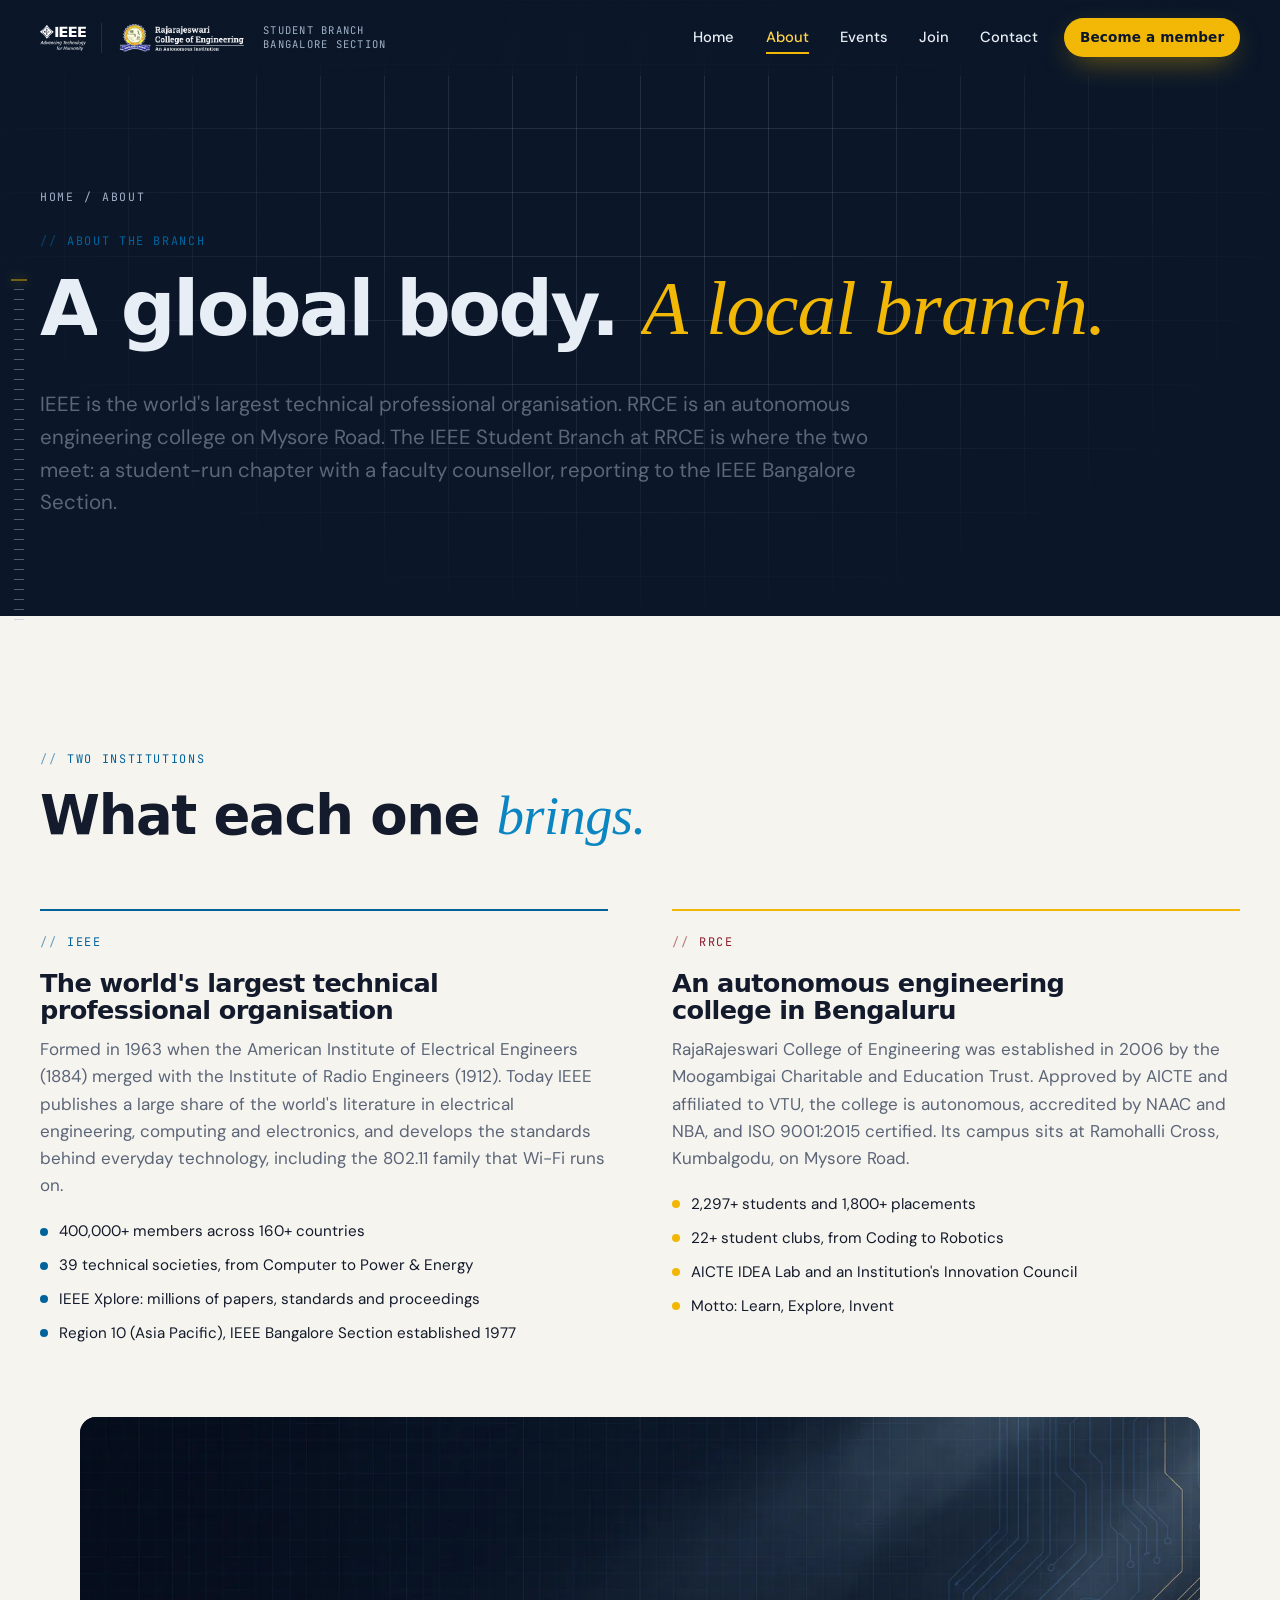
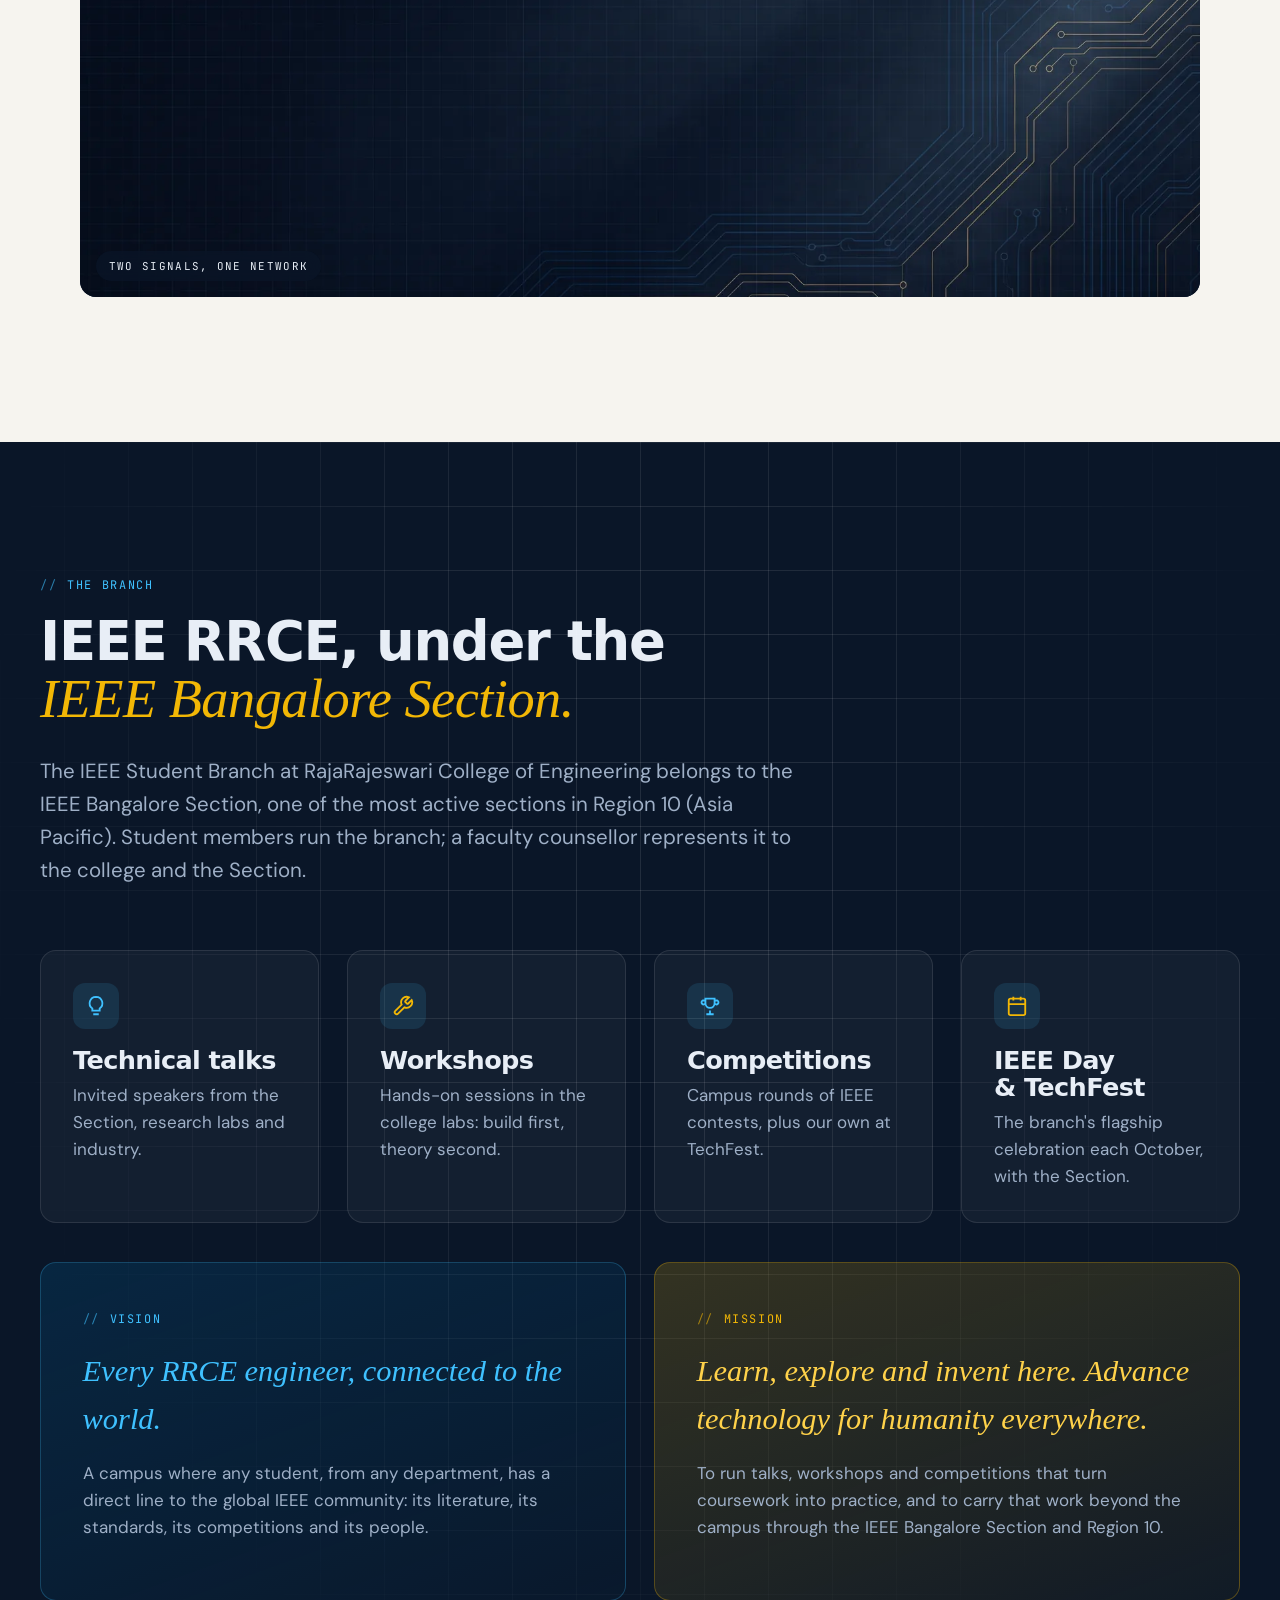
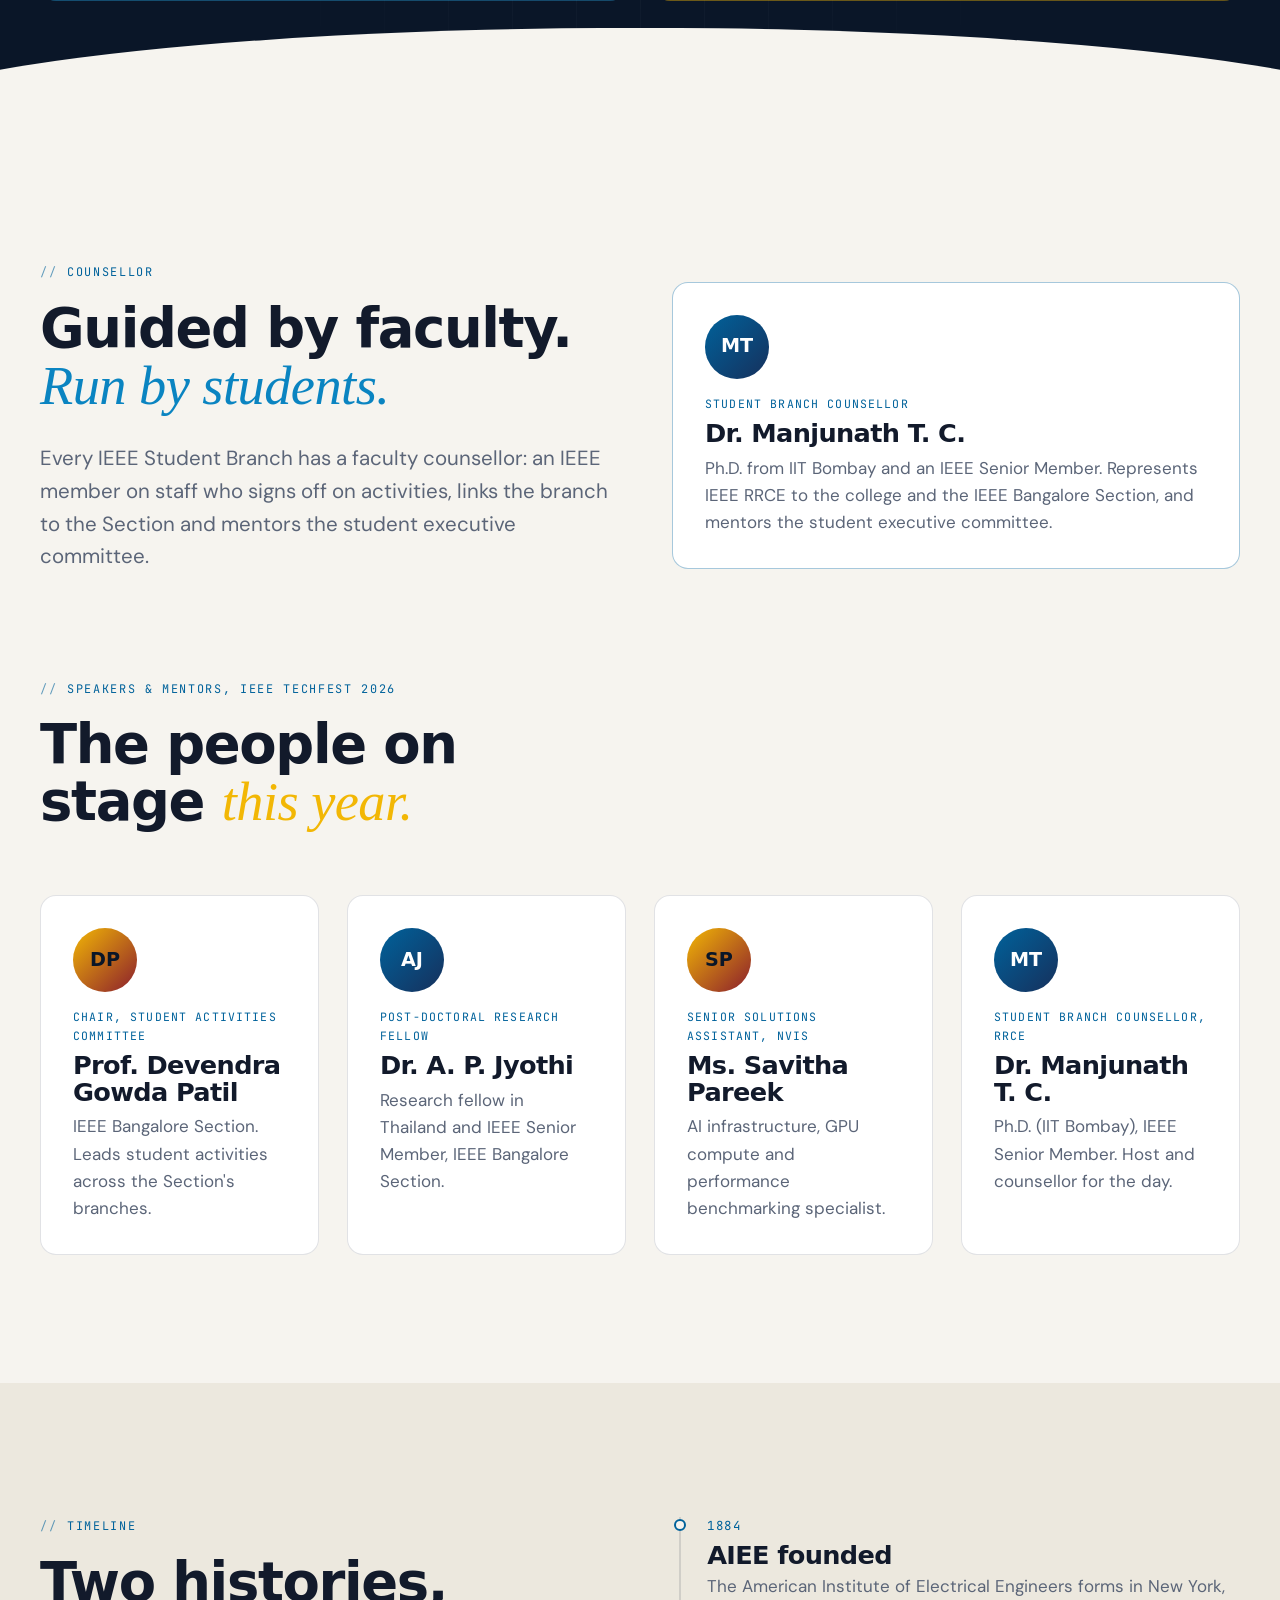
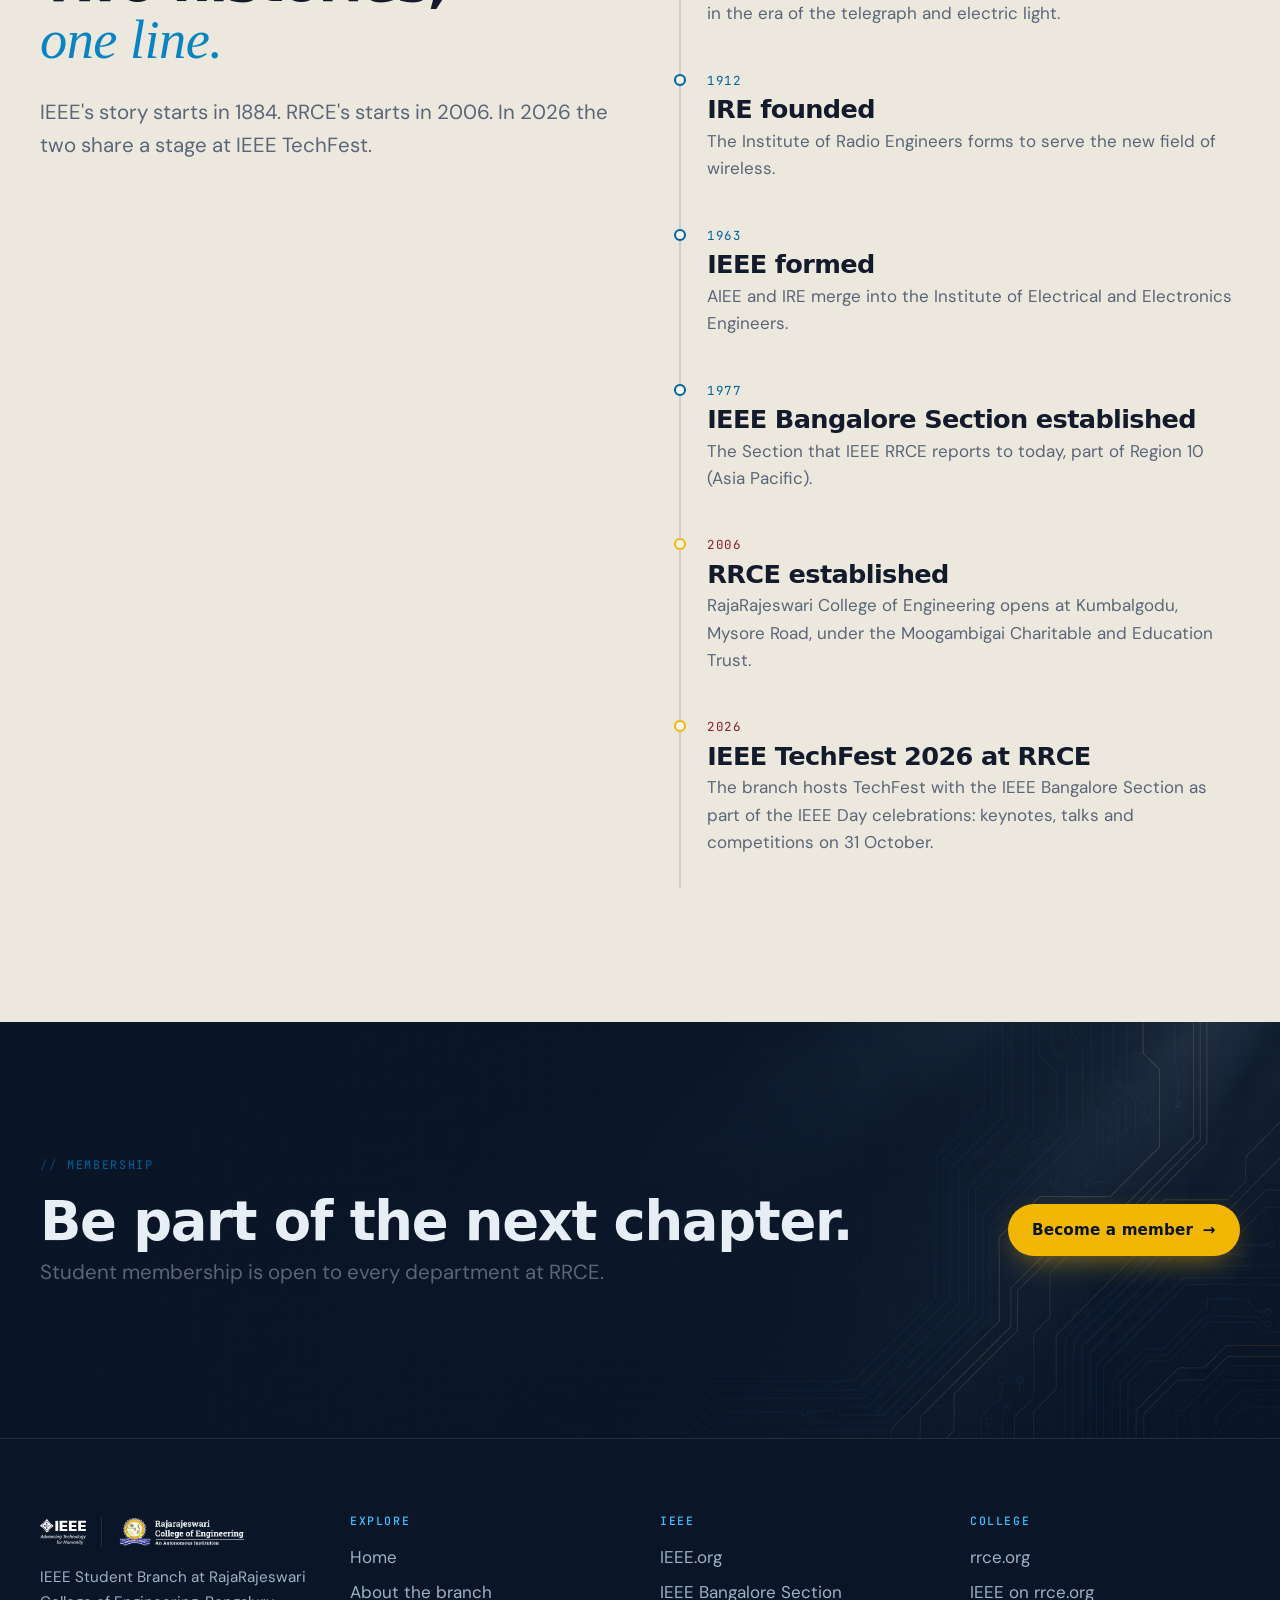
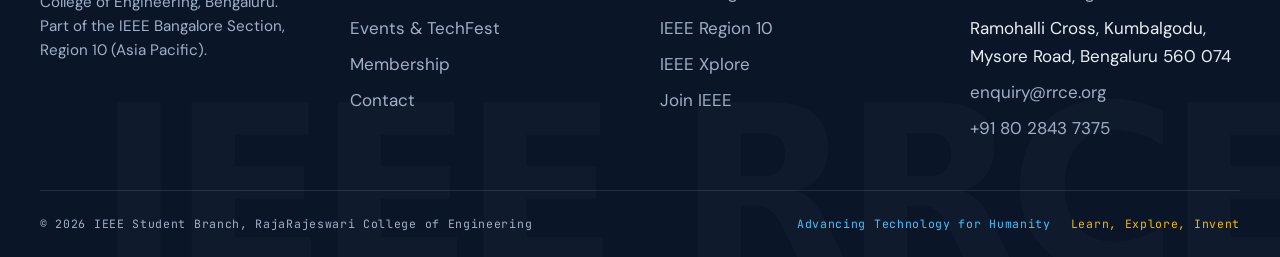
==== commit 3e367648: "Add About, Events, Join, Contact pages; local fonts on every page Co-Authored-By: Claude Fable 5.1 <" ====
--- a/about.html
+++ b/about.html
@@ -7,9 +7,7 @@
   <meta name="description" content="About the IEEE Student Branch at RajaRajeswari College of Engineering, Bengaluru: what IEEE is, what RRCE is, the branch under IEEE Bangalore Section, its counsellor and mentors.">
   <meta name="theme-color" content="#0a1628">
   <link rel="icon" type="image/svg+xml" href="assets/brand/ieee-logo.svg">
-  <link rel="preconnect" href="https://fonts.googleapis.com">
-  <link rel="preconnect" href="https://fonts.gstatic.com" crossorigin>
-  <link href="https://fonts.googleapis.com/css2?family=Bricolage+Grotesque:opsz,wght@12..96,500;12..96,600;12..96,700&family=DM+Sans:wght@400;500;600&family=Instrument+Serif:ital@1&family=JetBrains+Mono:wght@400;500&display=swap" rel="stylesheet">
+  <link rel="stylesheet" href="css/fonts.css">
   <link rel="stylesheet" href="css/styles.css">
   <link rel="stylesheet" href="css/about.css">
 </head>
@@ -85,7 +83,7 @@
             </ul>
           </article>
         </div>
-        <figure class="img-frame img-frame--wide parallax" data-reveal style="margin-top:clamp(2.5rem,6vw,4.5rem)">
+        <figure class="img-frame img-frame--wide parallax mt-block" data-reveal>
           <img src="assets/img/circuit-backdrop.webp" alt="Abstract circuit traces glowing in IEEE blue and RRCE gold on a dark navy background" width="2100" height="900" loading="lazy">
           <figcaption class="img-frame__caption">Two signals, one network</figcaption>
         </figure>
@@ -122,7 +120,7 @@
             <p class="muted">The branch's flagship celebration each October, with the Section.</p>
           </article>
         </div>
-        <div class="grid grid--2" data-reveal-stagger style="margin-top:clamp(1.5rem,3vw,2.5rem)">
+        <div class="grid grid--2 mt-group" data-reveal-stagger>
           <article class="voice voice--ieee">
             <p class="eyebrow">Vision</p>
             <p class="voice__tag">Every RRCE engineer, connected to the world.</p>
@@ -155,7 +153,7 @@
           </article>
         </div>
 
-        <div class="section-head" data-reveal style="margin-top:clamp(3rem,7vw,5rem)">
+        <div class="section-head mt-section" data-reveal>
           <p class="eyebrow">Speakers &amp; mentors, IEEE TechFest 2026</p>
           <h2>The people on stage <span class="serif accent-gold">this year.</span></h2>
         </div>
@@ -191,7 +189,7 @@
     <!-- ===== Timeline ===== -->
     <section class="section is-light is-paper-2" aria-labelledby="timeline-title">
       <div class="container">
-        <div class="split" style="align-items:start">
+        <div class="split split--start">
           <div class="section-head" data-reveal>
             <p class="eyebrow">Timeline</p>
             <h2 id="timeline-title">Two histories, <span class="serif accent-ieee">one line.</span></h2>
--- a/css/fonts.css
+++ b/css/fonts.css
@@ -0,0 +1,76 @@
+/* Self-hosted fonts (latin subset) so the site renders identically offline */
+@font-face {
+  font-family: 'Bricolage Grotesque';
+  font-style: normal;
+  font-weight: 500;
+  font-stretch: 100%;
+  font-display: swap;
+  src: url(../assets/fonts/BricolageGrotesque-500-normal.woff2) format('woff2');
+  unicode-range: U+0000-00FF, U+0131, U+0152-0153, U+02BB-02BC, U+02C6, U+02DA, U+02DC, U+0304, U+0308, U+0329, U+2000-206F, U+20AC, U+2122, U+2191, U+2193, U+2212, U+2215, U+FEFF, U+FFFD;
+}
+@font-face {
+  font-family: 'Bricolage Grotesque';
+  font-style: normal;
+  font-weight: 600;
+  font-stretch: 100%;
+  font-display: swap;
+  src: url(../assets/fonts/BricolageGrotesque-600-normal.woff2) format('woff2');
+  unicode-range: U+0000-00FF, U+0131, U+0152-0153, U+02BB-02BC, U+02C6, U+02DA, U+02DC, U+0304, U+0308, U+0329, U+2000-206F, U+20AC, U+2122, U+2191, U+2193, U+2212, U+2215, U+FEFF, U+FFFD;
+}
+@font-face {
+  font-family: 'Bricolage Grotesque';
+  font-style: normal;
+  font-weight: 700;
+  font-stretch: 100%;
+  font-display: swap;
+  src: url(../assets/fonts/BricolageGrotesque-700-normal.woff2) format('woff2');
+  unicode-range: U+0000-00FF, U+0131, U+0152-0153, U+02BB-02BC, U+02C6, U+02DA, U+02DC, U+0304, U+0308, U+0329, U+2000-206F, U+20AC, U+2122, U+2191, U+2193, U+2212, U+2215, U+FEFF, U+FFFD;
+}
+@font-face {
+  font-family: 'DM Sans';
+  font-style: normal;
+  font-weight: 400;
+  font-display: swap;
+  src: url(../assets/fonts/DMSans-400-normal.woff2) format('woff2');
+  unicode-range: U+0000-00FF, U+0131, U+0152-0153, U+02BB-02BC, U+02C6, U+02DA, U+02DC, U+0304, U+0308, U+0329, U+2000-206F, U+20AC, U+2122, U+2191, U+2193, U+2212, U+2215, U+FEFF, U+FFFD;
+}
+@font-face {
+  font-family: 'DM Sans';
+  font-style: normal;
+  font-weight: 500;
+  font-display: swap;
+  src: url(../assets/fonts/DMSans-500-normal.woff2) format('woff2');
+  unicode-range: U+0000-00FF, U+0131, U+0152-0153, U+02BB-02BC, U+02C6, U+02DA, U+02DC, U+0304, U+0308, U+0329, U+2000-206F, U+20AC, U+2122, U+2191, U+2193, U+2212, U+2215, U+FEFF, U+FFFD;
+}
+@font-face {
+  font-family: 'DM Sans';
+  font-style: normal;
+  font-weight: 600;
+  font-display: swap;
+  src: url(../assets/fonts/DMSans-600-normal.woff2) format('woff2');
+  unicode-range: U+0000-00FF, U+0131, U+0152-0153, U+02BB-02BC, U+02C6, U+02DA, U+02DC, U+0304, U+0308, U+0329, U+2000-206F, U+20AC, U+2122, U+2191, U+2193, U+2212, U+2215, U+FEFF, U+FFFD;
+}
+@font-face {
+  font-family: 'Instrument Serif';
+  font-style: italic;
+  font-weight: 400;
+  font-display: swap;
+  src: url(../assets/fonts/InstrumentSerif-400-italic.woff2) format('woff2');
+  unicode-range: U+0000-00FF, U+0131, U+0152-0153, U+02BB-02BC, U+02C6, U+02DA, U+02DC, U+0304, U+0308, U+0329, U+2000-206F, U+20AC, U+2122, U+2191, U+2193, U+2212, U+2215, U+FEFF, U+FFFD;
+}
+@font-face {
+  font-family: 'JetBrains Mono';
+  font-style: normal;
+  font-weight: 400;
+  font-display: swap;
+  src: url(../assets/fonts/JetBrainsMono-400-normal.woff2) format('woff2');
+  unicode-range: U+0000-00FF, U+0131, U+0152-0153, U+02BB-02BC, U+02C6, U+02DA, U+02DC, U+0304, U+0308, U+0329, U+2000-206F, U+20AC, U+2122, U+2191, U+2193, U+2212, U+2215, U+FEFF, U+FFFD;
+}
+@font-face {
+  font-family: 'JetBrains Mono';
+  font-style: normal;
+  font-weight: 500;
+  font-display: swap;
+  src: url(../assets/fonts/JetBrainsMono-500-normal.woff2) format('woff2');
+  unicode-range: U+0000-00FF, U+0131, U+0152-0153, U+02BB-02BC, U+02C6, U+02DA, U+02DC, U+0304, U+0308, U+0329, U+2000-206F, U+20AC, U+2122, U+2191, U+2193, U+2212, U+2215, U+FEFF, U+FFFD;
+}
--- a/css/about.css
+++ b/css/about.css
@@ -8,6 +8,11 @@
 .is-dark .facts li::before { background: var(--cyan); }
 .is-dark .facts--rrce li::before { background: var(--gold); }
 
+.mt-section { margin-top: clamp(3rem, 7vw, 5rem); }
+.mt-block { margin-top: clamp(2.5rem, 6vw, 4.5rem); }
+.mt-group { margin-top: clamp(1.5rem, 3vw, 2.5rem); }
+.split--start { align-items: start; }
+
 .dialogue { display: grid; gap: clamp(2rem, 5vw, 4rem); }
 @media (min-width: 900px) { .dialogue { grid-template-columns: 1fr 1fr; align-items: start; } }
 .dialogue__col { padding-top: 1rem; border-top: 2px solid var(--ieee); }
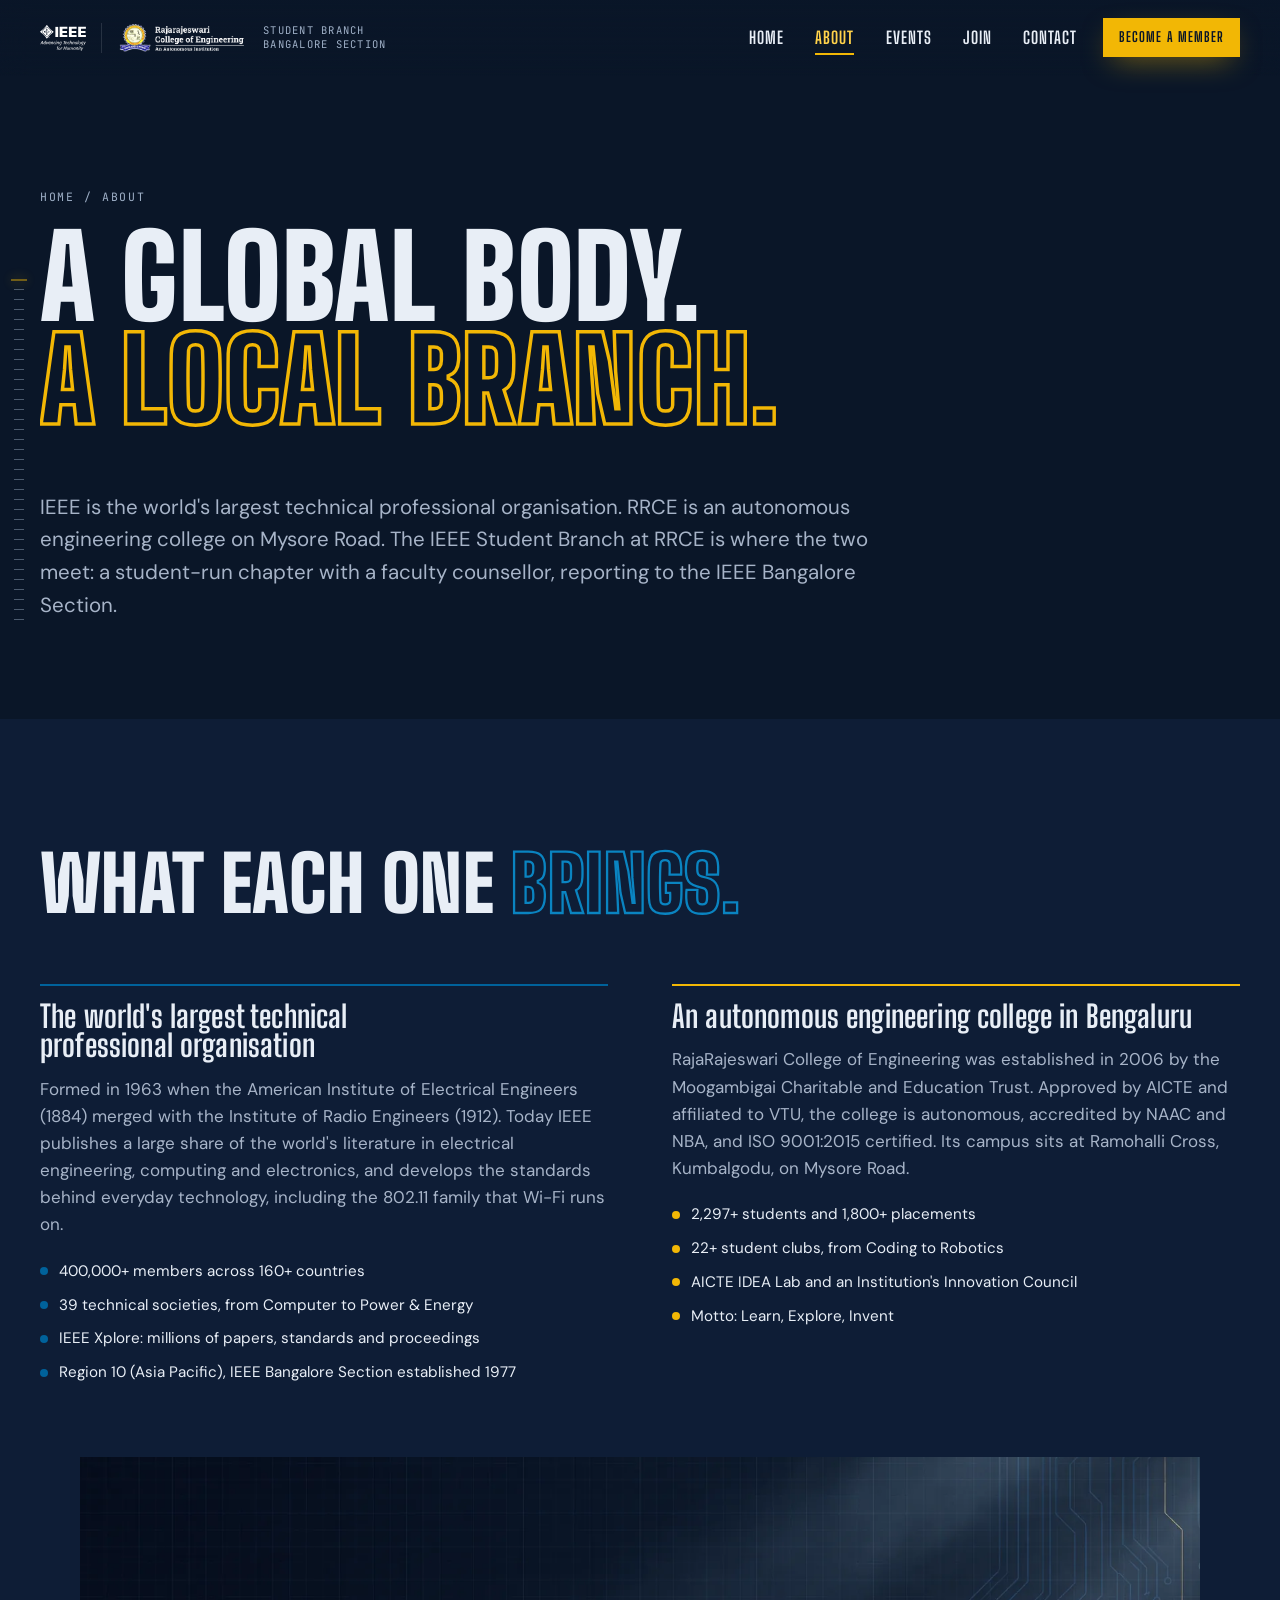
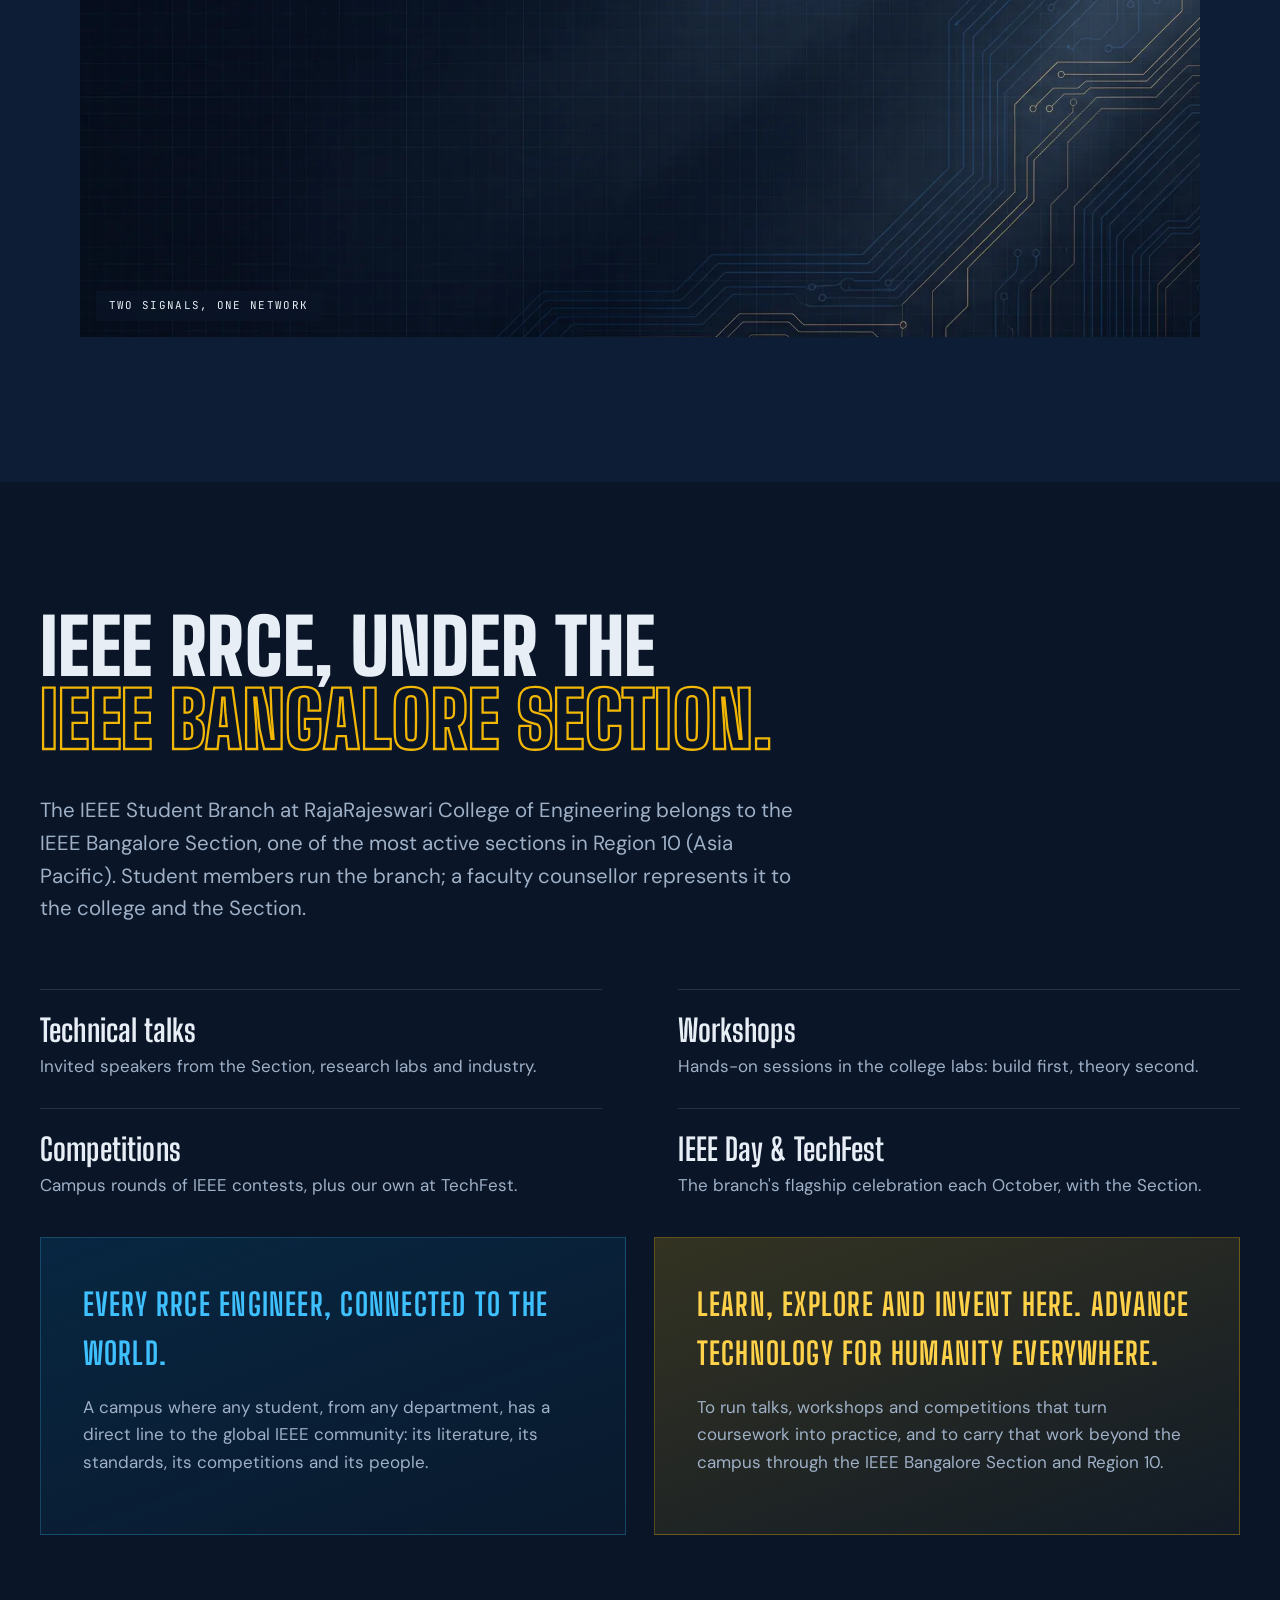
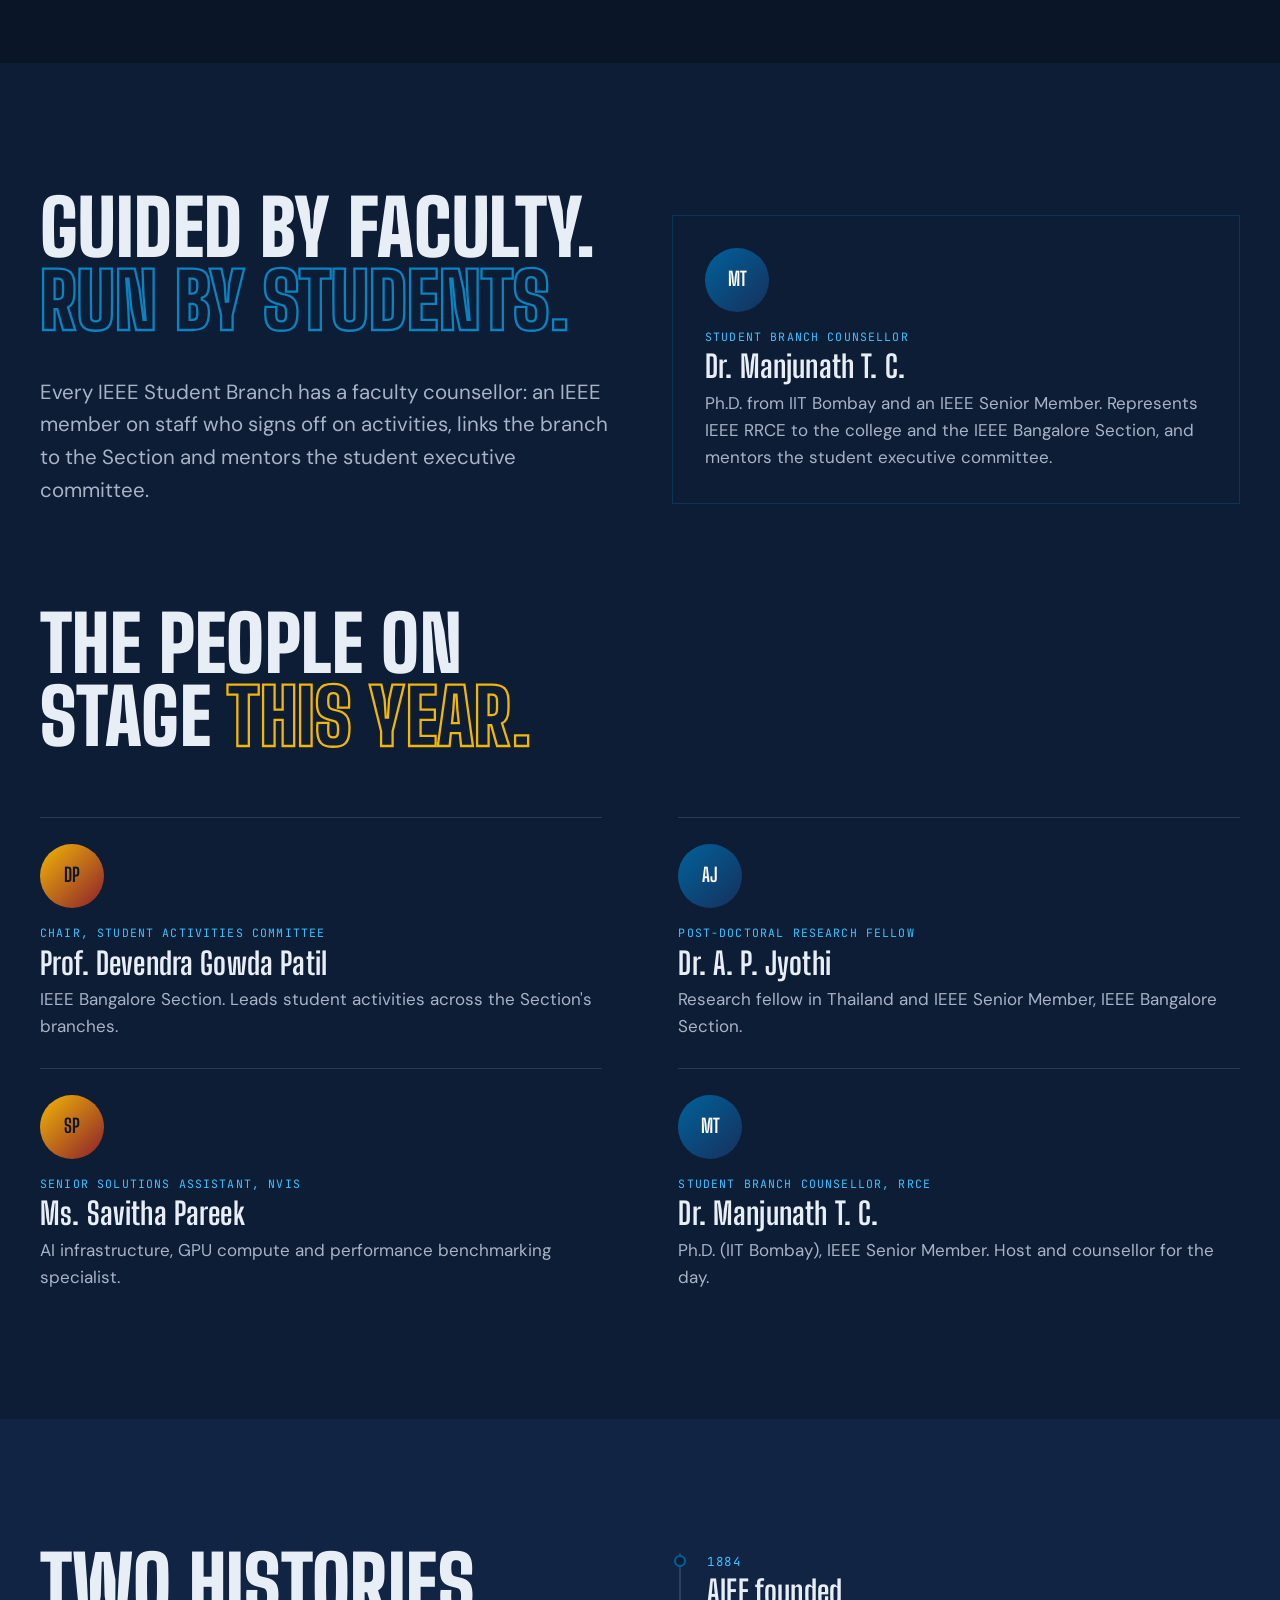
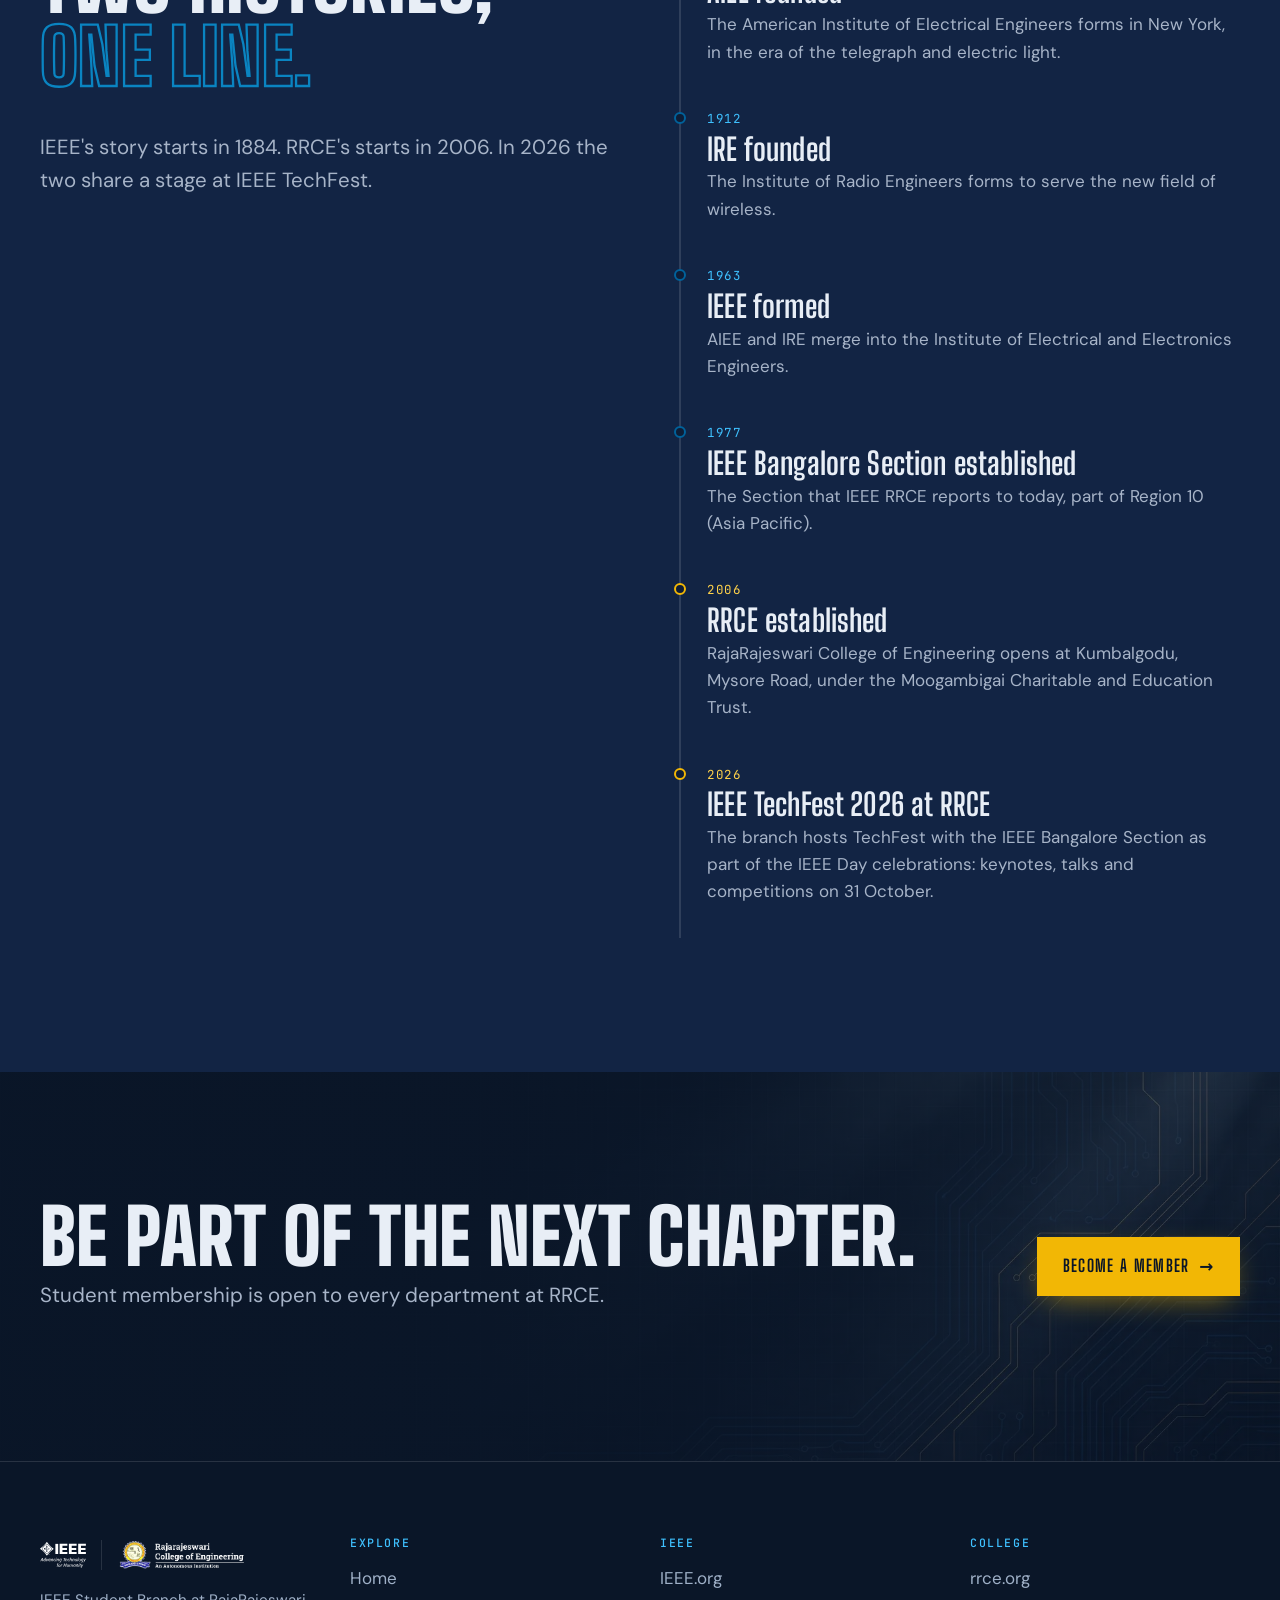
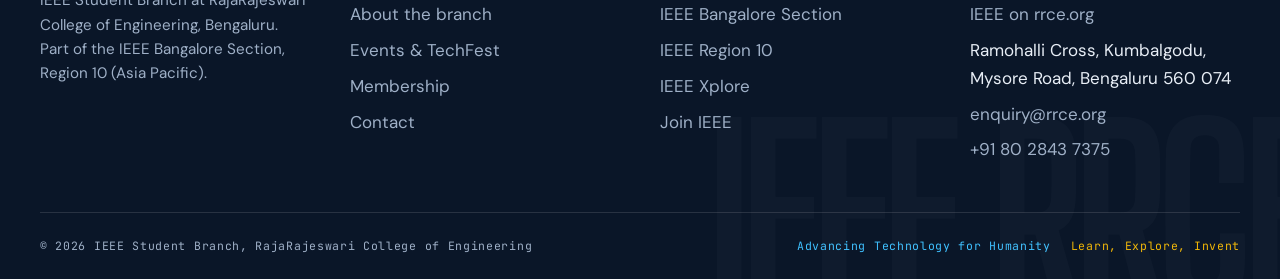
==== commit 95a10d9d: "Editorial restyle: single dark theme, condensed poster type, photo hero, flat hairline layout; remov" ====
--- a/about.html
+++ b/about.html
@@ -17,7 +17,7 @@
   <!-- ===== Header: co-branded lockup (IEEE | RRCE) ===== -->
   <header class="header">
     <div class="container header__inner">
-      <a class="lockup" href="index.html" aria-label="IEEE RRCE — home">
+      <a class="lockup" href="index.html" aria-label="IEEE RRCE, home">
         <img class="lockup__ieee" src="assets/brand/ieee-logo.svg" alt="IEEE" width="46" height="26">
         <span class="lockup__divider" aria-hidden="true"></span>
         <img class="lockup__rrce" src="assets/brand/rrce-logo.png" alt="RajaRajeswari College of Engineering" width="133" height="34">
@@ -46,7 +46,6 @@
         <nav class="breadcrumb" aria-label="Breadcrumb">
           <a href="index.html">Home</a><span aria-hidden="true">/</span><span aria-current="page">About</span>
         </nav>
-        <p class="eyebrow">About the branch</p>
         <h1 id="page-title" data-split>A global body. <span class="serif accent-gold">A local branch.</span></h1>
         <p class="lead" data-reveal>IEEE is the world's largest technical professional organisation. RRCE is an autonomous engineering college on Mysore Road. The IEEE Student Branch at RRCE is where the two meet: a student-run chapter with a faculty counsellor, reporting to the IEEE Bangalore Section.</p>
       </div>
@@ -56,12 +55,10 @@
     <section class="section is-light" aria-labelledby="dialogue-title">
       <div class="container">
         <div class="section-head" data-reveal>
-          <p class="eyebrow">Two institutions</p>
           <h2 id="dialogue-title">What each one <span class="serif accent-ieee">brings.</span></h2>
         </div>
         <div class="dialogue" data-reveal-stagger>
           <article class="dialogue__col">
-            <p class="eyebrow">IEEE</p>
             <h3>The world's largest technical professional organisation</h3>
             <p class="muted">Formed in 1963 when the American Institute of Electrical Engineers (1884) merged with the Institute of Radio Engineers (1912). Today IEEE publishes a large share of the world's literature in electrical engineering, computing and electronics, and develops the standards behind everyday technology, including the 802.11 family that Wi-Fi runs on.</p>
             <ul class="facts">
@@ -72,7 +69,6 @@
             </ul>
           </article>
           <article class="dialogue__col dialogue__col--rrce">
-            <p class="eyebrow eyebrow--maroon">RRCE</p>
             <h3>An autonomous engineering college in Bengaluru</h3>
             <p class="muted">RajaRajeswari College of Engineering was established in 2006 by the Moogambigai Charitable and Education Trust. Approved by AICTE and affiliated to VTU, the college is autonomous, accredited by NAAC and NBA, and ISO 9001:2015 certified. Its campus sits at Ramohalli Cross, Kumbalgodu, on Mysore Road.</p>
             <ul class="facts facts--rrce">
@@ -94,7 +90,6 @@
     <section class="section is-dark blueprint" aria-labelledby="branch-title">
       <div class="container">
         <div class="section-head" data-reveal>
-          <p class="eyebrow">The branch</p>
           <h2 id="branch-title">IEEE RRCE, under the <span class="serif accent-gold">IEEE Bangalore Section.</span></h2>
           <p class="lead">The IEEE Student Branch at RajaRajeswari College of Engineering belongs to the IEEE Bangalore Section, one of the most active sections in Region 10 (Asia Pacific). Student members run the branch; a faculty counsellor represents it to the college and the Section.</p>
         </div>
@@ -122,12 +117,10 @@
         </div>
         <div class="grid grid--2 mt-group" data-reveal-stagger>
           <article class="voice voice--ieee">
-            <p class="eyebrow">Vision</p>
             <p class="voice__tag">Every RRCE engineer, connected to the world.</p>
             <p class="muted">A campus where any student, from any department, has a direct line to the global IEEE community: its literature, its standards, its competitions and its people.</p>
           </article>
           <article class="voice voice--rrce">
-            <p class="eyebrow eyebrow--gold">Mission</p>
             <p class="voice__tag">Learn, explore and invent here. Advance technology for humanity everywhere.</p>
             <p class="muted">To run talks, workshops and competitions that turn coursework into practice, and to carry that work beyond the campus through the IEEE Bangalore Section and Region 10.</p>
           </article>
@@ -141,7 +134,6 @@
       <div class="container">
         <div class="split" data-reveal>
           <div>
-            <p class="eyebrow">Counsellor</p>
             <h2 id="people-title">Guided by faculty. <span class="serif accent-ieee">Run by students.</span></h2>
             <p class="lead">Every IEEE Student Branch has a faculty counsellor: an IEEE member on staff who signs off on activities, links the branch to the Section and mentors the student executive committee.</p>
           </div>
@@ -154,7 +146,6 @@
         </div>
 
         <div class="section-head mt-section" data-reveal>
-          <p class="eyebrow">Speakers &amp; mentors, IEEE TechFest 2026</p>
           <h2>The people on stage <span class="serif accent-gold">this year.</span></h2>
         </div>
         <div class="grid grid--4" data-reveal-stagger>
@@ -191,7 +182,6 @@
       <div class="container">
         <div class="split split--start">
           <div class="section-head" data-reveal>
-            <p class="eyebrow">Timeline</p>
             <h2 id="timeline-title">Two histories, <span class="serif accent-ieee">one line.</span></h2>
             <p class="lead">IEEE's story starts in 1884. RRCE's starts in 2006. In 2026 the two share a stage at IEEE TechFest.</p>
           </div>
@@ -236,7 +226,6 @@
     <section class="section cta-band" aria-labelledby="cta-title">
       <div class="container" data-reveal>
         <div>
-          <p class="eyebrow">Membership</p>
           <h2 id="cta-title">Be part of the next chapter.</h2>
           <p class="lead">Student membership is open to every department at RRCE.</p>
         </div>
@@ -250,7 +239,7 @@
     <div class="container">
       <div class="footer__grid">
         <div class="footer__brand">
-          <a class="lockup" href="index.html" aria-label="IEEE RRCE — home">
+          <a class="lockup" href="index.html" aria-label="IEEE RRCE, home">
             <img class="lockup__ieee" src="assets/brand/ieee-logo.svg" alt="IEEE" width="46" height="26">
             <span class="lockup__divider" aria-hidden="true"></span>
             <img class="lockup__rrce" src="assets/brand/rrce-logo.png" alt="RajaRajeswari College of Engineering" width="133" height="34">
--- a/css/fonts.css
+++ b/css/fonts.css
@@ -1,31 +1,4 @@
 /* Self-hosted fonts (latin subset) so the site renders identically offline */
-@font-face {
-  font-family: 'Bricolage Grotesque';
-  font-style: normal;
-  font-weight: 500;
-  font-stretch: 100%;
-  font-display: swap;
-  src: url(../assets/fonts/BricolageGrotesque-500-normal.woff2) format('woff2');
-  unicode-range: U+0000-00FF, U+0131, U+0152-0153, U+02BB-02BC, U+02C6, U+02DA, U+02DC, U+0304, U+0308, U+0329, U+2000-206F, U+20AC, U+2122, U+2191, U+2193, U+2212, U+2215, U+FEFF, U+FFFD;
-}
-@font-face {
-  font-family: 'Bricolage Grotesque';
-  font-style: normal;
-  font-weight: 600;
-  font-stretch: 100%;
-  font-display: swap;
-  src: url(../assets/fonts/BricolageGrotesque-600-normal.woff2) format('woff2');
-  unicode-range: U+0000-00FF, U+0131, U+0152-0153, U+02BB-02BC, U+02C6, U+02DA, U+02DC, U+0304, U+0308, U+0329, U+2000-206F, U+20AC, U+2122, U+2191, U+2193, U+2212, U+2215, U+FEFF, U+FFFD;
-}
-@font-face {
-  font-family: 'Bricolage Grotesque';
-  font-style: normal;
-  font-weight: 700;
-  font-stretch: 100%;
-  font-display: swap;
-  src: url(../assets/fonts/BricolageGrotesque-700-normal.woff2) format('woff2');
-  unicode-range: U+0000-00FF, U+0131, U+0152-0153, U+02BB-02BC, U+02C6, U+02DA, U+02DC, U+0304, U+0308, U+0329, U+2000-206F, U+20AC, U+2122, U+2191, U+2193, U+2212, U+2215, U+FEFF, U+FFFD;
-}
 @font-face {
   font-family: 'DM Sans';
   font-style: normal;
@@ -51,14 +24,6 @@
   unicode-range: U+0000-00FF, U+0131, U+0152-0153, U+02BB-02BC, U+02C6, U+02DA, U+02DC, U+0304, U+0308, U+0329, U+2000-206F, U+20AC, U+2122, U+2191, U+2193, U+2212, U+2215, U+FEFF, U+FFFD;
 }
 @font-face {
-  font-family: 'Instrument Serif';
-  font-style: italic;
-  font-weight: 400;
-  font-display: swap;
-  src: url(../assets/fonts/InstrumentSerif-400-italic.woff2) format('woff2');
-  unicode-range: U+0000-00FF, U+0131, U+0152-0153, U+02BB-02BC, U+02C6, U+02DA, U+02DC, U+0304, U+0308, U+0329, U+2000-206F, U+20AC, U+2122, U+2191, U+2193, U+2212, U+2215, U+FEFF, U+FFFD;
-}
-@font-face {
   font-family: 'JetBrains Mono';
   font-style: normal;
   font-weight: 400;
@@ -74,3 +39,27 @@
   src: url(../assets/fonts/JetBrainsMono-500-normal.woff2) format('woff2');
   unicode-range: U+0000-00FF, U+0131, U+0152-0153, U+02BB-02BC, U+02C6, U+02DA, U+02DC, U+0304, U+0308, U+0329, U+2000-206F, U+20AC, U+2122, U+2191, U+2193, U+2212, U+2215, U+FEFF, U+FFFD;
 }
+@font-face {
+  font-family: 'Big Shoulders Display';
+  font-style: normal;
+  font-weight: 500;
+  font-display: swap;
+  src: url(../assets/fonts/BigShouldersDisplay-500-normal.woff2) format('woff2');
+  unicode-range: U+0000-00FF, U+0131, U+0152-0153, U+02BB-02BC, U+02C6, U+02DA, U+02DC, U+0304, U+0308, U+0329, U+2000-206F, U+20AC, U+2122, U+2191, U+2193, U+2212, U+2215, U+FEFF, U+FFFD;
+}
+@font-face {
+  font-family: 'Big Shoulders Display';
+  font-style: normal;
+  font-weight: 700;
+  font-display: swap;
+  src: url(../assets/fonts/BigShouldersDisplay-700-normal.woff2) format('woff2');
+  unicode-range: U+0000-00FF, U+0131, U+0152-0153, U+02BB-02BC, U+02C6, U+02DA, U+02DC, U+0304, U+0308, U+0329, U+2000-206F, U+20AC, U+2122, U+2191, U+2193, U+2212, U+2215, U+FEFF, U+FFFD;
+}
+@font-face {
+  font-family: 'Big Shoulders Display';
+  font-style: normal;
+  font-weight: 900;
+  font-display: swap;
+  src: url(../assets/fonts/BigShouldersDisplay-900-normal.woff2) format('woff2');
+  unicode-range: U+0000-00FF, U+0131, U+0152-0153, U+02BB-02BC, U+02C6, U+02DA, U+02DC, U+0304, U+0308, U+0329, U+2000-206F, U+20AC, U+2122, U+2191, U+2193, U+2212, U+2215, U+FEFF, U+FFFD;
+}
--- a/css/styles.css
+++ b/css/styles.css
@@ -25,32 +25,31 @@
   --gold-2: #ffd24a;
   --maroon: #8b1e2d;
 
-  /* Paper (reading sections) */
-  --paper: #f6f4ef;
-  --paper-2: #ece8de;
-  --white: #ffffff;
+  /* Reading sections: the page is one dark theme, these are the lighter navy steps */
+  --paper: #0e1d36;
+  --paper-2: #122444;
+  --white: rgba(255, 255, 255, 0.03);
 
   /* Text */
   --text-on-dark: #e8eef6;
   --muted-on-dark: #9fb0c7;
-  --text-on-light: #121a2b;
-  --muted-on-light: #5b6578;
+  --text-on-light: #e8eef6;
+  --muted-on-light: #a7b4c8;
 
   /* Lines & surfaces */
-  --line-dark: rgba(255, 255, 255, 0.1);
-  --line-light: rgba(10, 22, 40, 0.12);
+  --line-dark: rgba(255, 255, 255, 0.12);
+  --line-light: rgba(255, 255, 255, 0.12);
   --glass: rgba(10, 22, 40, 0.72);
 
-  /* Type */
-  --font-display: "Bricolage Grotesque", "Segoe UI", system-ui, sans-serif;
+  /* Type: condensed poster display + neutral body + mono for data */
+  --font-display: "Big Shoulders Display", "Arial Narrow", "Segoe UI", system-ui, sans-serif;
   --font-body: "DM Sans", "Segoe UI", system-ui, sans-serif;
-  --font-serif: "Instrument Serif", Georgia, "Times New Roman", serif;
   --font-mono: "JetBrains Mono", "Cascadia Code", Consolas, monospace;
 
-  /* Scale */
-  --radius: 16px;
-  --radius-sm: 10px;
-  --radius-pill: 999px;
+  /* Scale: one shape system, all sharp */
+  --radius: 0;
+  --radius-sm: 0;
+  --radius-pill: 0;
   --container: 1240px;
   --gutter: clamp(1rem, 4vw, 2.5rem);
   --section-y: clamp(4.5rem, 10vw, 8.5rem);
@@ -60,7 +59,7 @@
   --ease-in-out: cubic-bezier(0.65, 0, 0.35, 1);
   --dur: 0.7s;
 
-  color-scheme: light;
+  color-scheme: dark;
 }
 
 /* 2. RESET & BASE -------------------------------------------------------- */
@@ -91,31 +90,26 @@
 }
 .skip-link:focus { top: 1rem; }
 
-/* Film grain overlay */
-body::after {
-  content: ""; position: fixed; inset: 0; z-index: 999; pointer-events: none;
-  opacity: 0.05; mix-blend-mode: overlay;
-  background-image: url("data:image/svg+xml;utf8,<svg xmlns='http://www.w3.org/2000/svg' width='160' height='160'><filter id='n'><feTurbulence type='fractalNoise' baseFrequency='0.9' numOctaves='2' stitchTiles='stitch'/></filter><rect width='100%' height='100%' filter='url(%23n)'/></svg>");
-}
-
 /* 3. TYPOGRAPHY ---------------------------------------------------------- */
 h1, h2, h3, h4 {
   font-family: var(--font-display);
-  font-weight: 600;
-  line-height: 1.05;
-  letter-spacing: -0.025em;
+  font-weight: 900;
+  line-height: 0.95;
+  letter-spacing: 0.005em;
   margin: 0 0 0.5em;
   text-wrap: balance;
 }
-h1 { font-size: clamp(2.6rem, 7vw, 5.6rem); letter-spacing: -0.035em; }
-h2 { font-size: clamp(2rem, 4.5vw, 3.4rem); }
-h3 { font-size: clamp(1.25rem, 2.2vw, 1.6rem); }
-h4 { font-size: 1.1rem; }
+h1, h2 { text-transform: uppercase; }
+h1 { font-size: clamp(3rem, 8.5vw, 8.5rem); line-height: 0.9; }
+h2 { font-size: clamp(2.6rem, 6vw, 5.6rem); }
+h3 { font-size: clamp(1.5rem, 2.4vw, 2rem); font-weight: 700; }
+h4 { font-size: 1.25rem; font-weight: 700; }
 
 .lead { font-size: clamp(1.1rem, 1.6vw, 1.3rem); color: var(--muted-on-light); max-width: 60ch; }
 .is-dark .lead { color: var(--muted-on-dark); }
 
-.serif { font-family: var(--font-serif); font-style: italic; font-weight: 400; letter-spacing: -0.01em; }
+/* Emphasis inside a headline stays in the same family: outlined type */
+.serif { -webkit-text-fill-color: transparent; -webkit-text-stroke: 0.03em currentColor; }
 .accent-gold { color: var(--gold); }
 .accent-ieee { color: var(--ieee-2); }
 
@@ -148,17 +142,24 @@
 .grid { display: grid; gap: clamp(1rem, 2.5vw, 1.75rem); }
 .grid--2 { grid-template-columns: repeat(auto-fit, minmax(min(100%, 320px), 1fr)); }
 .grid--3 { grid-template-columns: repeat(auto-fit, minmax(min(100%, 280px), 1fr)); }
-.grid--4 { grid-template-columns: repeat(auto-fit, minmax(min(100%, 230px), 1fr)); }
+.grid--4 { grid-template-columns: repeat(auto-fit, minmax(min(100%, 400px), 1fr)); column-gap: clamp(2rem, 6vw, 5rem); }
 .split { display: grid; gap: clamp(2rem, 5vw, 5rem); align-items: center; }
 @media (min-width: 900px) { .split { grid-template-columns: 1fr 1fr; } }
 
 .flex { display: flex; gap: 1rem; flex-wrap: wrap; align-items: center; }
 .stack > * + * { margin-top: 1rem; }
 .center { text-align: center; }
+.section-head.center .lead { margin-inline: auto; }
+.split--top { align-items: start; }
+.section--flush-bottom { padding-bottom: 0; }
+.spacer { height: var(--section-y); }
+.mt-1 { margin-top: 1rem; }
+.mt-2 { margin-top: 2rem; }
+.list-decimal { list-style: decimal inside; }
 
 /* Blueprint grid backdrop */
 .blueprint::before {
-  content: ""; position: absolute; inset: 0; pointer-events: none;
+  content: none; position: absolute; inset: 0; pointer-events: none;
   background-image:
     linear-gradient(var(--line-dark) 1px, transparent 1px),
     linear-gradient(90deg, var(--line-dark) 1px, transparent 1px);
@@ -173,8 +174,7 @@
 }
 
 /* Curved divider: place as the last child of a dark section to bulge the next light section in */
-.curve { position: absolute; left: 0; right: 0; bottom: -1px; height: clamp(40px, 8vw, 110px); background: var(--paper); clip-path: ellipse(62% 100% at 50% 100%); }
-.curve--dark { background: var(--navy); }
+.curve { display: none; }
 
 /* 5. HEADER & NAVIGATION ------------------------------------------------- */
 .header {
@@ -207,8 +207,8 @@
 
 .nav { display: flex; align-items: center; gap: 0.25rem; }
 .nav__link {
-  position: relative; padding: 0.55rem 0.85rem; border-radius: var(--radius-pill);
-  font-size: 0.92rem; font-weight: 500; color: var(--text-on-dark);
+  position: relative; padding: 0.55rem 0.85rem;
+  font-family: var(--font-display); font-size: 1.05rem; font-weight: 700; letter-spacing: 0.06em; text-transform: uppercase; color: var(--text-on-dark);
   transition: background 0.3s, color 0.3s;
 }
 .nav__link::after {
@@ -281,18 +281,13 @@
 
 /* 7. BUTTONS & BADGES ---------------------------------------------------- */
 .btn {
-  position: relative; display: inline-flex; align-items: center; gap: 0.6rem; overflow: hidden;
-  padding: 0.85rem 1.5rem; border-radius: var(--radius-pill);
-  font-family: var(--font-display); font-weight: 600; font-size: 0.95rem; letter-spacing: 0.01em;
+  position: relative; display: inline-flex; align-items: center; gap: 0.6rem; white-space: nowrap;
+  padding: 1rem 1.6rem;
+  font-family: var(--font-display); font-weight: 700; font-size: 1.05rem; letter-spacing: 0.08em; text-transform: uppercase;
   transition: transform 0.4s var(--ease-out), background 0.3s, color 0.3s, box-shadow 0.3s;
   will-change: transform;
 }
-.btn::after { /* shine sweep */
-  content: ""; position: absolute; top: 0; bottom: 0; left: -60%; width: 40%;
-  background: linear-gradient(100deg, transparent, rgba(255, 255, 255, 0.35), transparent);
-  transform: skewX(-20deg); transition: left 0.6s var(--ease-out);
-}
-.btn:hover::after { left: 120%; }
+.btn:active { transform: scale(0.98); }
 .btn--primary { background: var(--ieee); color: #fff; box-shadow: 0 10px 30px -10px rgba(0, 98, 155, 0.6); }
 .btn--primary:hover { background: var(--ieee-2); }
 .btn--gold { background: var(--gold); color: var(--navy); box-shadow: 0 10px 30px -10px rgba(242, 183, 5, 0.6); }
@@ -315,35 +310,29 @@
 .badge--done { color: var(--muted-on-dark); }
 .is-light .badge--done { color: var(--muted-on-light); }
 .badge--ieee { color: var(--ieee); border-color: rgba(0, 98, 155, 0.4); background: rgba(0, 98, 155, 0.08); }
-.badge--gold { color: var(--maroon); border-color: rgba(242, 183, 5, 0.6); background: rgba(242, 183, 5, 0.18); }
+.badge--gold { color: var(--gold-2); border-color: rgba(242, 183, 5, 0.6); background: rgba(242, 183, 5, 0.12); }
 .pulse { width: 8px; height: 8px; border-radius: 50%; background: currentColor; box-shadow: 0 0 0 0 currentColor; animation: pulse 1.6s infinite; }
 @keyframes pulse { 0% { box-shadow: 0 0 0 0 rgba(242, 183, 5, 0.7); } 70% { box-shadow: 0 0 0 10px rgba(242, 183, 5, 0); } 100% { box-shadow: 0 0 0 0 rgba(242, 183, 5, 0); } }
 
-.link-arrow { display: inline-flex; align-items: center; gap: 0.4rem; font-weight: 600; color: var(--ieee); }
+.link-arrow { display: inline-flex; align-items: center; gap: 0.4rem; font-weight: 600; color: var(--cyan); }
 .is-dark .link-arrow { color: var(--cyan); }
 .link-arrow .arrow { transition: transform 0.3s var(--ease-out); }
 .link-arrow:hover .arrow { transform: translateX(4px); }
 
 /* 8. CARDS & GRIDS ------------------------------------------------------- */
+/* Flat, hairline containers. No elevation, no radius, no spotlight. */
 .card {
   position: relative; overflow: hidden;
-  padding: clamp(1.4rem, 3vw, 2rem); border-radius: var(--radius);
-  background: var(--white); border: 1px solid var(--line-light);
-  transition: transform 0.5s var(--ease-out), box-shadow 0.5s, border-color 0.3s;
-  transform-style: preserve-3d;
-}
-.card:hover { box-shadow: 0 30px 60px -30px rgba(10, 22, 40, 0.35); border-color: rgba(0, 98, 155, 0.3); }
-.is-dark .card { background: rgba(255, 255, 255, 0.04); border-color: var(--line-dark); }
-.is-dark .card:hover { border-color: rgba(63, 193, 255, 0.35); box-shadow: 0 30px 60px -30px rgba(0, 0, 0, 0.8); }
-/* Spotlight that follows the pointer (JS sets --mx/--my) */
-.card::before {
-  content: ""; position: absolute; inset: 0; pointer-events: none; opacity: 0; transition: opacity 0.4s;
-  background: radial-gradient(360px circle at var(--mx, 50%) var(--my, 50%), rgba(0, 98, 155, 0.14), transparent 60%);
-}
-.is-dark .card::before { background: radial-gradient(360px circle at var(--mx, 50%) var(--my, 50%), rgba(63, 193, 255, 0.18), transparent 60%); }
-.card:hover::before { opacity: 1; }
+  padding: clamp(1.4rem, 3vw, 2rem);
+  background: transparent; border: 1px solid var(--line-dark);
+  transition: border-color 0.3s, background 0.3s;
+}
+.card:hover { border-color: rgba(242, 183, 5, 0.55); background: rgba(255, 255, 255, 0.02); }
 .card > * { position: relative; }
-.card__icon { width: 46px; height: 46px; border-radius: 12px; display: grid; place-items: center; background: rgba(0, 98, 155, 0.1); color: var(--ieee); margin-bottom: 1.1rem; }
+.card__icon { display: none; }
+/* Four-up benefit grids read as a two-column editorial list, not a card row */
+.grid--4 > .card { border: 0; border-top: 1px solid var(--line-dark); padding: 1.6rem 0 0; }
+.grid--4 > .card:hover { background: transparent; border-top-color: var(--gold); }
 .is-dark .card__icon { background: rgba(63, 193, 255, 0.12); color: var(--cyan); }
 .card__icon--gold { background: rgba(242, 183, 5, 0.18); color: var(--maroon); }
 .is-dark .card__icon--gold { color: var(--gold); }
@@ -356,12 +345,16 @@
 .card:hover .card__media img { transform: scale(1.05); }
 .card--gold { border-color: rgba(242, 183, 5, 0.45); }
 .card--ieee { border-color: rgba(0, 98, 155, 0.35); }
+.card .badge + h3 { margin-top: 1rem; }
+.card--navy { display: grid; place-items: center; text-align: center; background: var(--navy); color: var(--text-on-dark); border-color: var(--navy); color-scheme: dark; }
+.card--navy .eyebrow { justify-content: center; color: var(--cyan); }
+.card--navy .btn { margin-top: 1rem; }
 
 /* Person card */
 .person { text-align: left; }
 .person__avatar { width: 64px; height: 64px; border-radius: 50%; display: grid; place-items: center; font-family: var(--font-display); font-weight: 700; font-size: 1.2rem; color: #fff; background: linear-gradient(135deg, var(--ieee), var(--navy-3)); margin-bottom: 1rem; }
 .person__avatar--gold { background: linear-gradient(135deg, var(--gold), var(--maroon)); color: var(--navy); }
-.person__role { font-family: var(--font-mono); font-size: 0.72rem; letter-spacing: 0.1em; text-transform: uppercase; color: var(--ieee); margin-bottom: 0.4rem; }
+.person__role { font-family: var(--font-mono); font-size: 0.72rem; letter-spacing: 0.1em; text-transform: uppercase; color: var(--cyan); margin-bottom: 0.4rem; }
 .is-dark .person__role { color: var(--cyan); }
 
 /* Stat */
@@ -376,7 +369,7 @@
 .voice--ieee { background: linear-gradient(160deg, rgba(0, 98, 155, 0.22), rgba(0, 98, 155, 0.04)); border: 1px solid rgba(63, 193, 255, 0.25); }
 .voice--rrce { background: linear-gradient(160deg, rgba(242, 183, 5, 0.18), rgba(242, 183, 5, 0.03)); border: 1px solid rgba(242, 183, 5, 0.3); }
 .voice__logo { height: 32px; width: auto; margin-bottom: 1.25rem; }
-.voice__tag { font-family: var(--font-serif); font-style: italic; font-size: clamp(1.4rem, 2.4vw, 1.9rem); margin-bottom: 1rem; }
+.voice__tag { font-family: var(--font-display); font-weight: 700; text-transform: uppercase; letter-spacing: 0.04em; font-size: clamp(1.4rem, 2.4vw, 2rem); margin-bottom: 1rem; }
 .voice--ieee .voice__tag { color: var(--cyan); }
 .voice--rrce .voice__tag { color: var(--gold-2); }
 .voice .stat { border-color: var(--line-dark); }
@@ -385,8 +378,8 @@
 /* Tabs / filters */
 .tabs { display: flex; flex-wrap: wrap; gap: 0.5rem; margin-bottom: 2rem; }
 .tab { padding: 0.5rem 1rem; border-radius: var(--radius-pill); border: 1px solid var(--line-light); font-family: var(--font-mono); font-size: 0.74rem; letter-spacing: 0.1em; text-transform: uppercase; transition: background 0.3s, color 0.3s, border-color 0.3s; }
-.tab:hover { border-color: var(--ieee); color: var(--ieee); }
-.tab[aria-pressed="true"] { background: var(--navy); color: var(--gold-2); border-color: var(--navy); }
+.tab:hover { border-color: var(--gold); color: var(--gold-2); }
+.tab[aria-pressed="true"] { background: var(--gold); color: var(--navy); border-color: var(--gold); }
 .is-dark .tab { border-color: var(--line-dark); }
 .is-dark .tab[aria-pressed="true"] { background: var(--gold); color: var(--navy); border-color: var(--gold); }
 
@@ -395,7 +388,7 @@
 .accordion details { border-bottom: 1px solid var(--line-light); }
 .accordion summary { list-style: none; cursor: pointer; display: flex; justify-content: space-between; align-items: center; gap: 1rem; padding: 1.2rem 0; font-family: var(--font-display); font-weight: 600; font-size: 1.1rem; }
 .accordion summary::-webkit-details-marker { display: none; }
-.accordion summary::after { content: "+"; font-family: var(--font-mono); font-size: 1.4rem; color: var(--ieee); transition: transform 0.4s var(--ease-out); }
+.accordion summary::after { content: "+"; font-family: var(--font-mono); font-size: 1.4rem; color: var(--gold); transition: transform 0.4s var(--ease-out); }
 .accordion details[open] summary::after { transform: rotate(45deg); }
 .accordion details > div { padding: 0 0 1.4rem; color: var(--muted-on-light); max-width: 70ch; }
 
@@ -412,34 +405,31 @@
 .field textarea { min-height: 130px; resize: vertical; }
 .field input:focus, .field select:focus, .field textarea:focus { outline: none; border-color: var(--ieee); box-shadow: 0 0 0 4px rgba(0, 98, 155, 0.15); }
 .field [aria-invalid="true"] { border-color: var(--maroon); box-shadow: 0 0 0 4px rgba(139, 30, 45, 0.12); }
-.field__error { font-size: 0.82rem; color: var(--maroon); min-height: 1.2em; }
+.field__error { font-size: 0.82rem; color: #ff9a9a; min-height: 1.2em; }
+.field--fieldset { border: 0; padding: 0; margin: 0; min-width: 0; }
+.field--fieldset legend { font-family: var(--font-mono); font-size: 0.72rem; letter-spacing: 0.12em; text-transform: uppercase; color: var(--muted-on-light); margin-bottom: 0.4rem; padding: 0; }
+.field--check label { display: flex; gap: 0.6rem; align-items: flex-start; text-transform: none; letter-spacing: 0; font-family: var(--font-body); font-size: 0.95rem; color: var(--text-on-light); }
+.field--check input { width: auto; margin-top: 0.25rem; }
 .checks { display: flex; flex-wrap: wrap; gap: 0.5rem; }
 .chip { position: relative; }
 .chip input { position: absolute; opacity: 0; inset: 0; cursor: pointer; }
 .chip span { display: inline-block; padding: 0.45rem 0.9rem; border-radius: var(--radius-pill); border: 1px solid var(--line-light); font-size: 0.88rem; transition: background 0.3s, color 0.3s, border-color 0.3s; }
 .chip input:checked + span { background: var(--ieee); color: #fff; border-color: var(--ieee); }
 .chip input:focus-visible + span { outline: 3px solid var(--gold); outline-offset: 2px; }
-.form__success { display: none; padding: 2rem; border-radius: var(--radius); background: var(--navy); color: var(--text-on-dark); color-scheme: dark; }
+.form__success { display: none; padding: 2rem; border: 1px solid var(--gold); background: var(--navy); color: var(--text-on-dark); color-scheme: dark; }
 .form__success.is-visible { display: block; }
 .form__success .ref { font-family: var(--font-mono); font-size: 1.3rem; color: var(--gold-2); letter-spacing: 0.08em; }
 .form.is-submitted { display: none; }
 
 /* 10. PAGE SECTIONS ------------------------------------------------------ */
-/* Hero */
-.hero { position: relative; min-height: 100svh; display: flex; align-items: center; padding: calc(var(--header-h) + 3rem) 0 5rem; background: var(--navy); color: var(--text-on-dark); color-scheme: dark; overflow: hidden; }
-.hero__canvas { position: absolute; inset: 0; width: 100%; height: 100%; }
-.hero__glow { position: absolute; width: 60vw; height: 60vw; max-width: 900px; max-height: 900px; border-radius: 50%; filter: blur(120px); opacity: 0.35; pointer-events: none; }
-.hero__glow--ieee { background: var(--ieee); top: -20%; left: -15%; }
-.hero__glow--gold { background: var(--gold); bottom: -30%; right: -15%; opacity: 0.18; }
-.hero__content { position: relative; max-width: 820px; }
-.hero h1 { margin-bottom: 1.2rem; }
-.hero__taglines { display: flex; flex-wrap: wrap; gap: 0.6rem 1.5rem; font-family: var(--font-serif); font-style: italic; font-size: clamp(1.15rem, 2vw, 1.5rem); margin-bottom: 2rem; }
-.hero__taglines span:first-child { color: var(--cyan); }
-.hero__taglines span:last-child { color: var(--gold-2); }
+/* Hero: full-bleed photograph, headline anchored bottom-left */
+.hero { position: relative; min-height: 100svh; display: flex; align-items: flex-end; padding: calc(var(--header-h) + 2rem) 0 clamp(3rem, 7vw, 6rem); background: var(--navy); color: var(--text-on-dark); color-scheme: dark; overflow: hidden; }
+.hero__img { position: absolute; inset: 0; width: 100%; height: 100%; object-fit: cover; object-position: center 40%; }
+.hero::after { content: ""; position: absolute; inset: 0; background: linear-gradient(to top, rgba(10, 22, 40, 0.96) 0%, rgba(10, 22, 40, 0.6) 45%, rgba(10, 22, 40, 0.15) 100%); }
+.hero__content { position: relative; z-index: 1; }
+.hero h1 { margin-bottom: 1.5rem; }
+.hero .lead { max-width: 46ch; margin-bottom: 2rem; color: var(--text-on-dark); }
 .hero__actions { display: flex; flex-wrap: wrap; gap: 0.75rem; }
-.hero__scroll { position: absolute; left: 50%; bottom: 1.5rem; transform: translateX(-50%); font-family: var(--font-mono); font-size: 0.68rem; letter-spacing: 0.2em; text-transform: uppercase; color: var(--muted-on-dark); display: flex; flex-direction: column; align-items: center; gap: 0.5rem; }
-.hero__scroll::after { content: ""; width: 1px; height: 36px; background: linear-gradient(var(--gold), transparent); animation: drop 1.8s var(--ease-in-out) infinite; }
-@keyframes drop { 0% { transform: scaleY(0); transform-origin: top; } 50% { transform: scaleY(1); transform-origin: top; } 51% { transform-origin: bottom; } 100% { transform: scaleY(0); transform-origin: bottom; } }
 
 /* Word-mask text reveal (JS splits words into .w > span) */
 .w { display: inline-block; overflow: hidden; vertical-align: bottom; padding-bottom: 0.08em; margin-bottom: -0.08em; }
@@ -449,7 +439,7 @@
 
 /* Page hero (inner pages) */
 .page-hero { position: relative; padding: calc(var(--header-h) + clamp(4rem, 9vw, 7rem)) 0 clamp(3rem, 6vw, 5rem); background: var(--navy); color: var(--text-on-dark); color-scheme: dark; overflow: hidden; }
-.page-hero h1 { font-size: clamp(2.6rem, 6vw, 4.8rem); }
+.page-hero h1 { font-size: clamp(3rem, 9vw, 8rem); }
 .page-hero .breadcrumb { font-family: var(--font-mono); font-size: 0.72rem; letter-spacing: 0.14em; text-transform: uppercase; color: var(--muted-on-dark); margin-bottom: 1.2rem; display: flex; gap: 0.6rem; }
 .page-hero .breadcrumb a:hover { color: var(--gold-2); }
 
@@ -484,8 +474,8 @@
 .timeline__item { position: relative; padding-bottom: 2.4rem; }
 .timeline__item::before { content: ""; position: absolute; left: calc(-2.2rem + 2px); top: 8px; width: 12px; height: 12px; border-radius: 50%; background: var(--paper); border: 2px solid var(--ieee); }
 .timeline__item--rrce::before { border-color: var(--gold); }
-.timeline__year { font-family: var(--font-mono); font-size: 0.78rem; letter-spacing: 0.12em; color: var(--ieee); }
-.timeline__item--rrce .timeline__year { color: var(--maroon); }
+.timeline__year { font-family: var(--font-mono); font-size: 0.78rem; letter-spacing: 0.12em; color: var(--cyan); }
+.timeline__item--rrce .timeline__year { color: var(--gold-2); }
 .timeline__item h3 { margin: 0.2rem 0 0.3rem; }
 .timeline__item p { color: var(--muted-on-light); max-width: 60ch; margin: 0; }
 
@@ -553,7 +543,6 @@
 @media (max-width: 600px) {
   :root { --header-h: 64px; }
   .hero { padding-top: calc(var(--header-h) + 2rem); min-height: 92svh; }
-  .hero__scroll { display: none; }
   .live-strip .link-arrow { margin-left: 0; }
   .slot { grid-template-columns: 1fr; gap: 0.3rem; }
 }
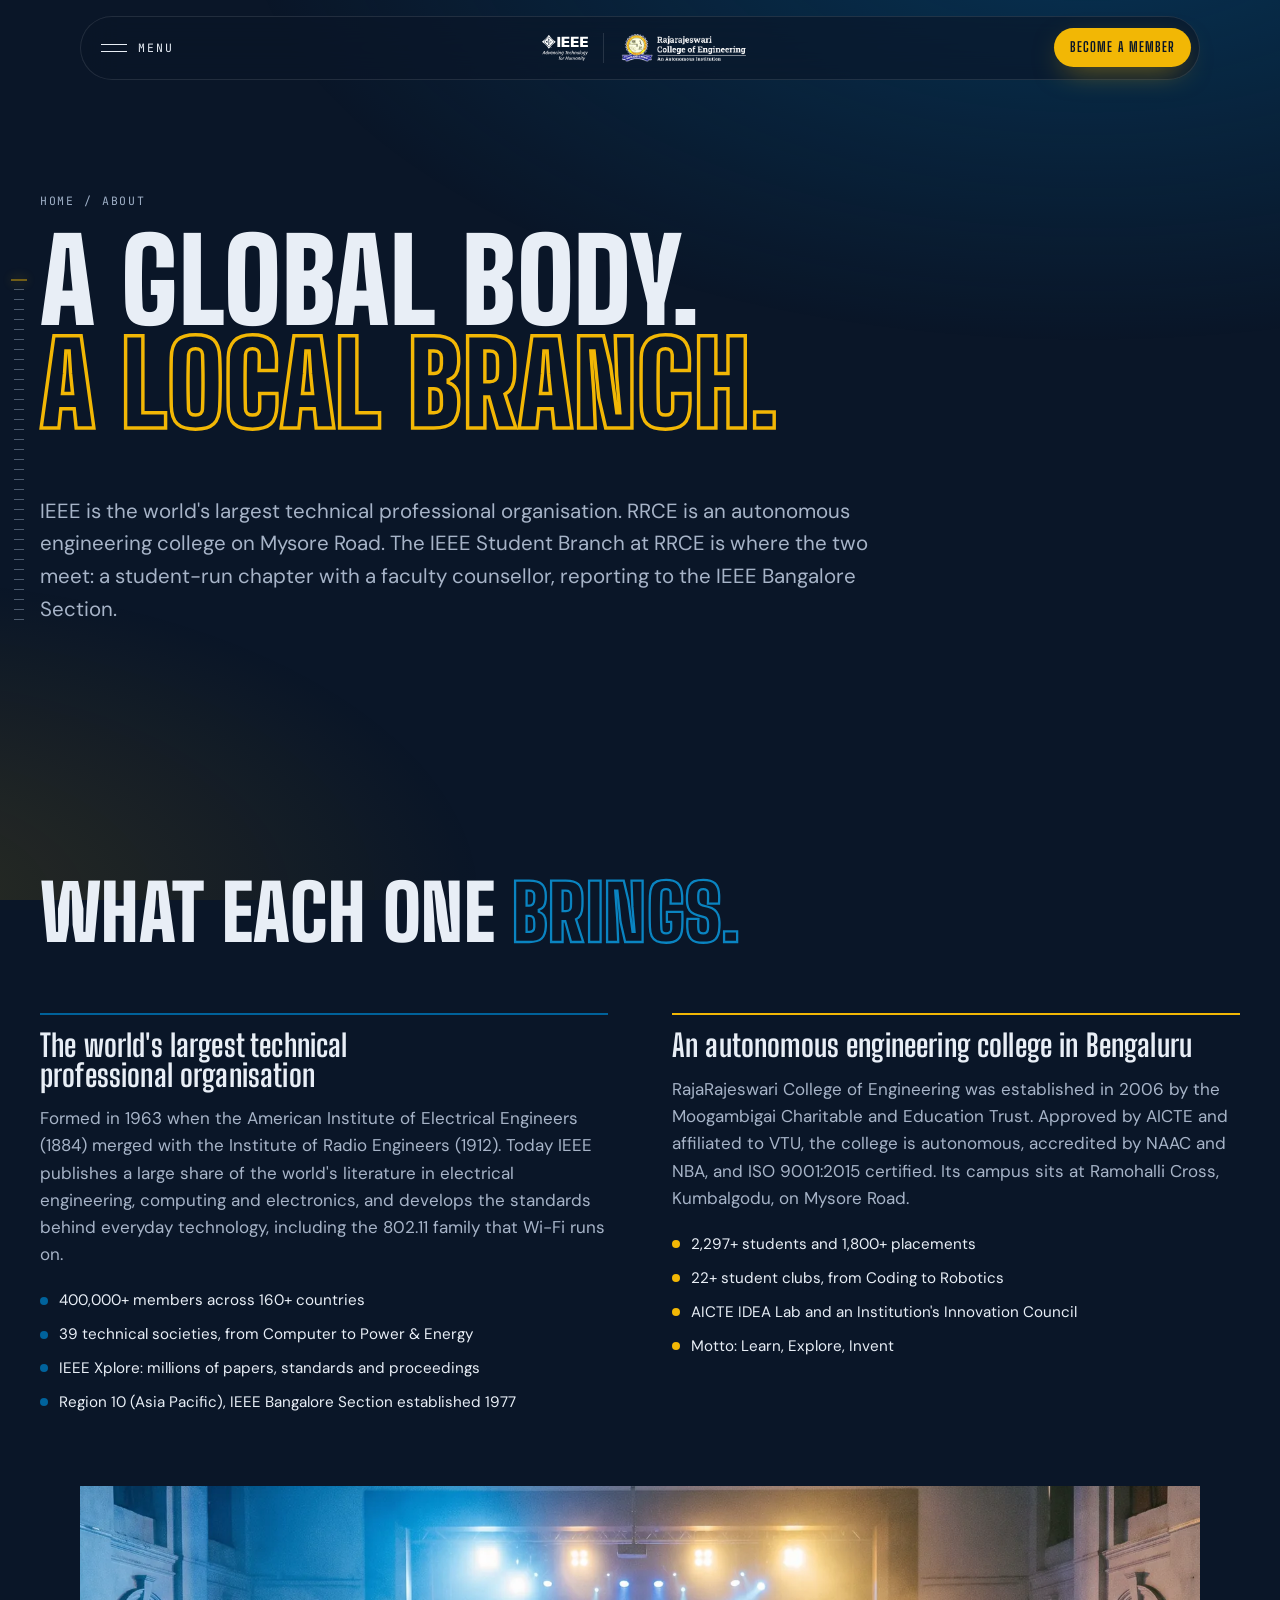
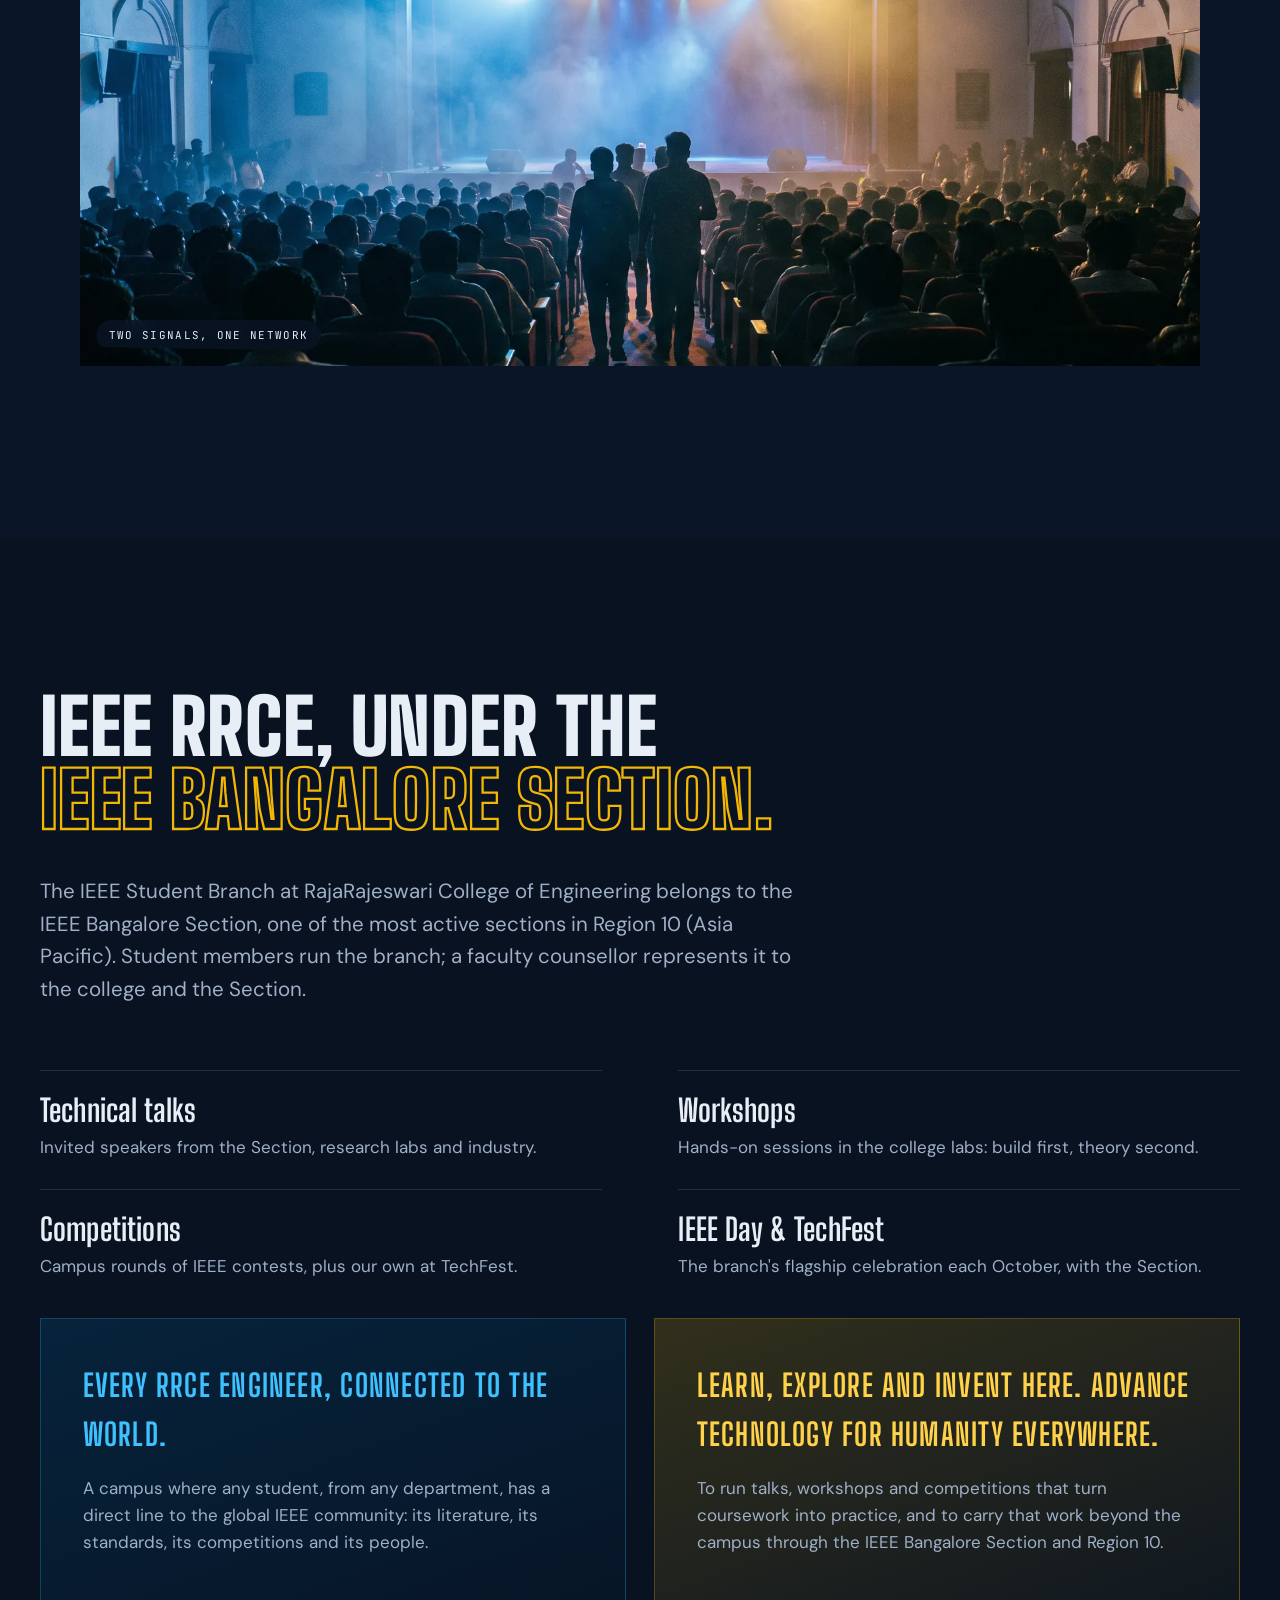
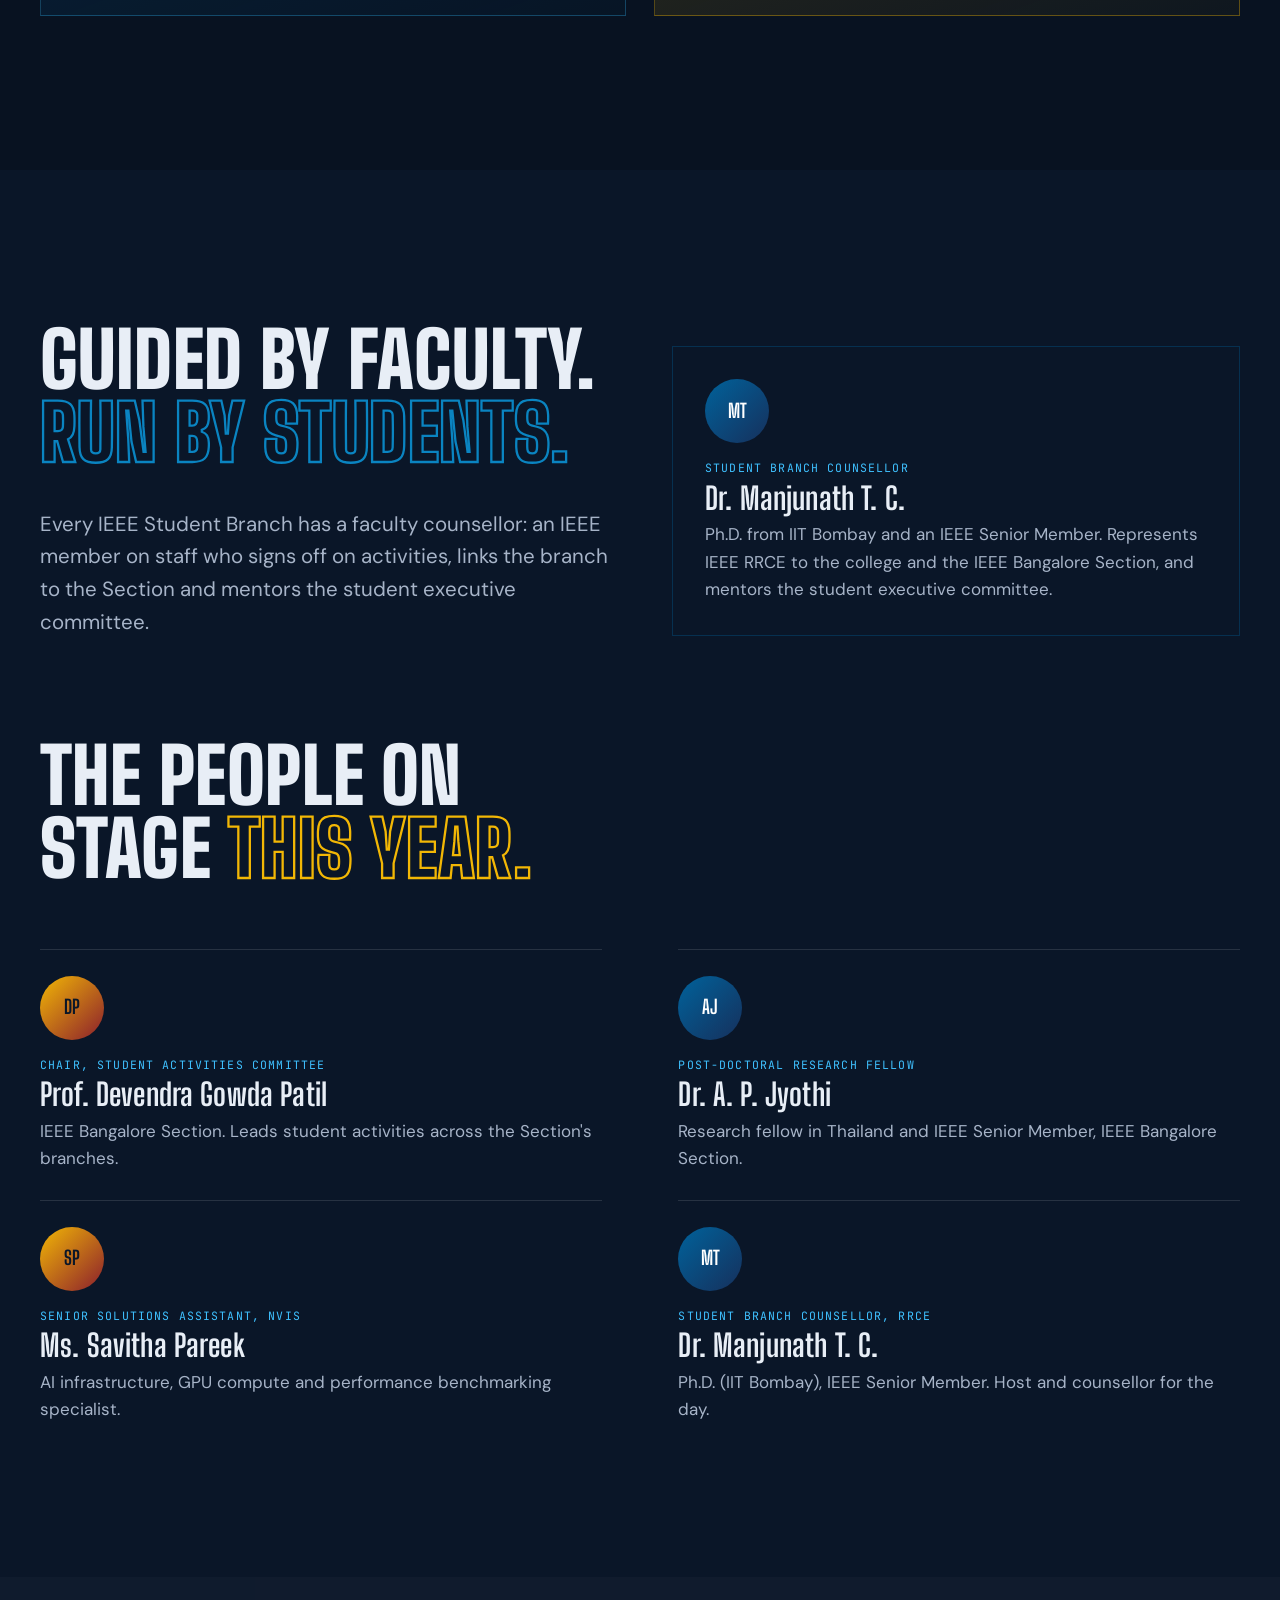
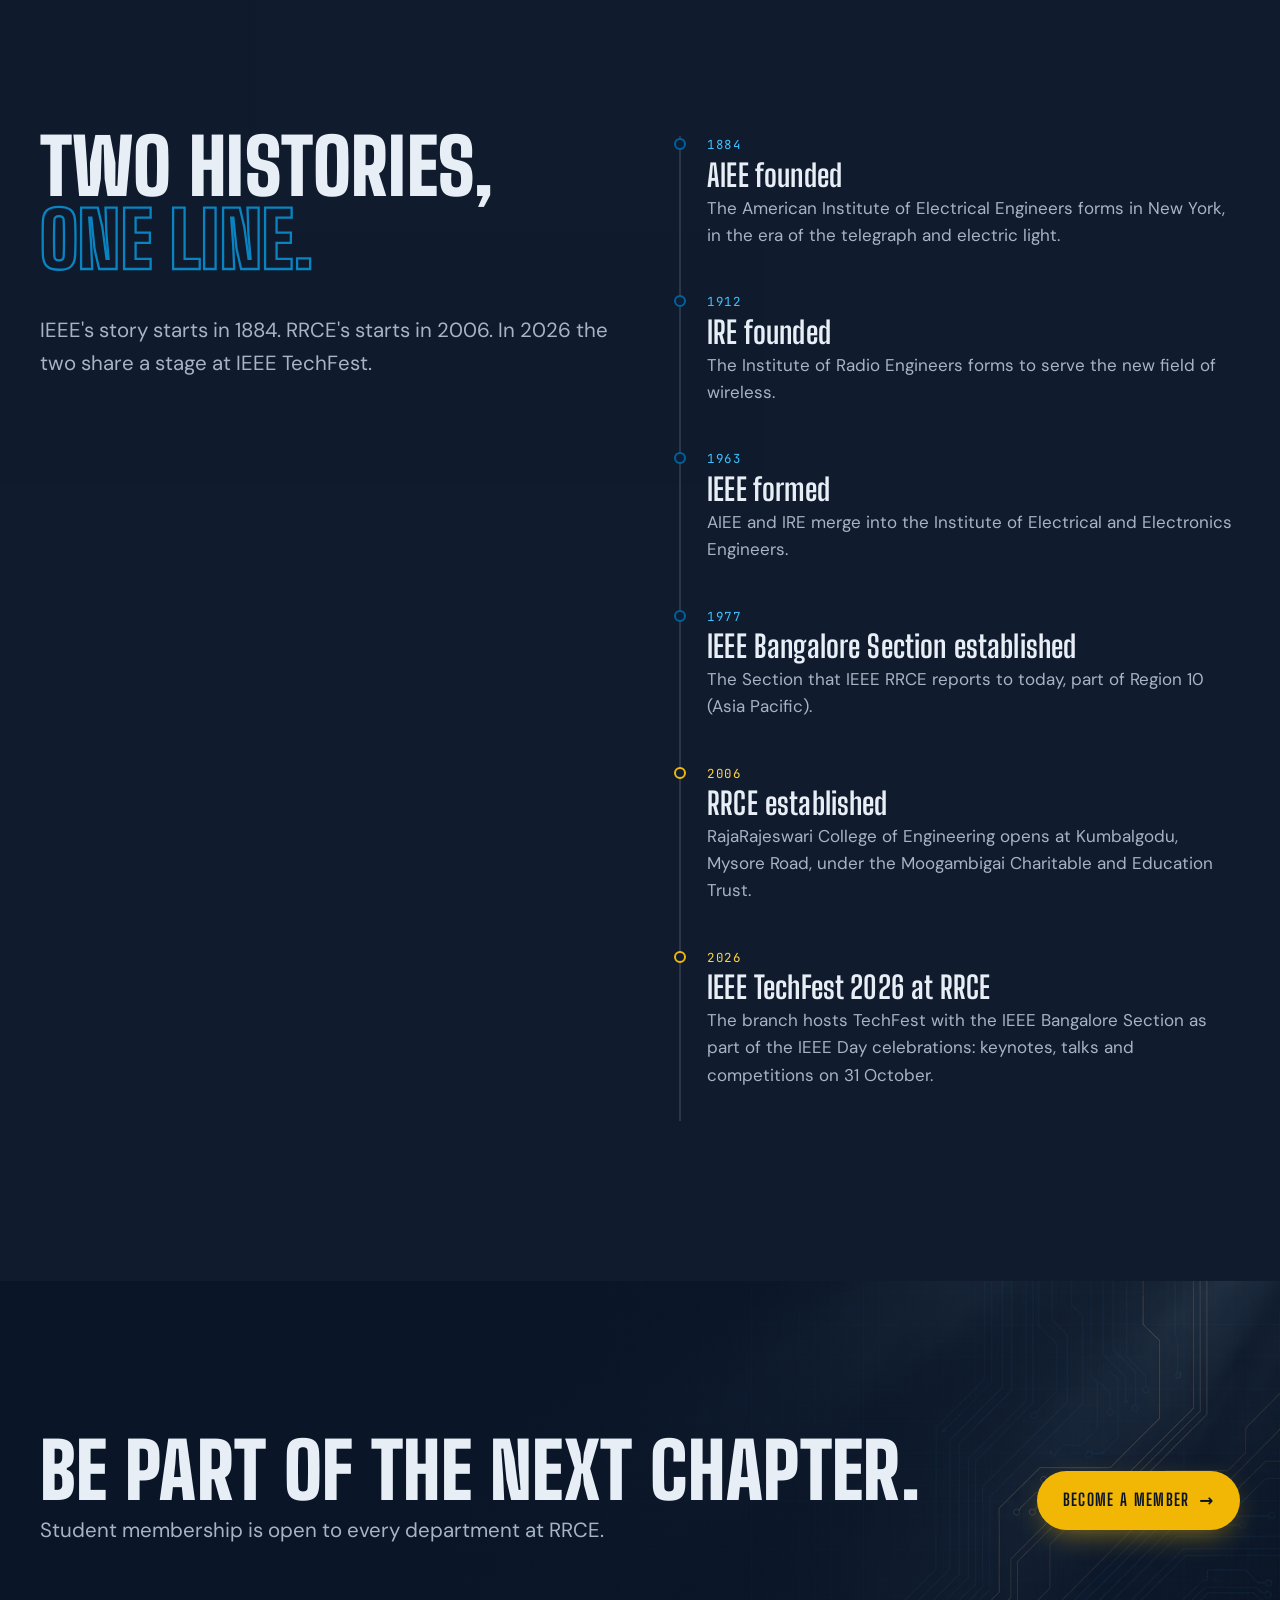
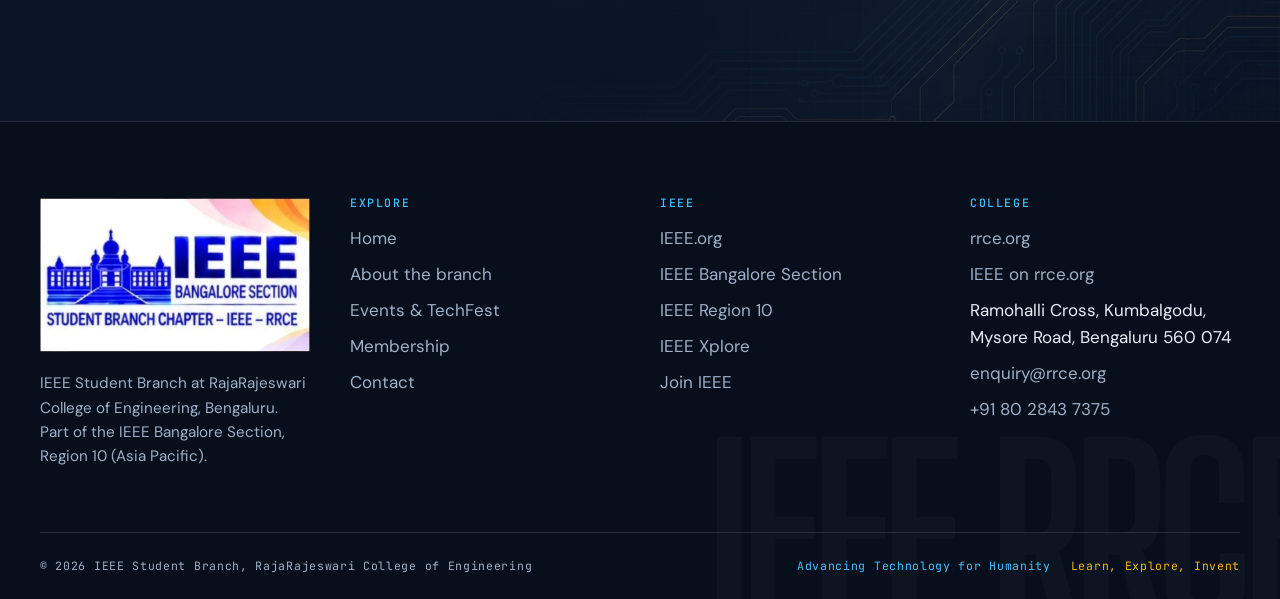
==== commit f5823502: "Revamp: floating pill bar with full-screen menu, image cut-out hero, colour field, blur-in headings," ====
--- a/about.html
+++ b/about.html
@@ -9,39 +9,50 @@
   <link rel="icon" type="image/svg+xml" href="assets/brand/ieee-logo.svg">
   <link rel="stylesheet" href="css/fonts.css">
   <link rel="stylesheet" href="css/styles.css">
-  <link rel="stylesheet" href="css/about.css">
+  <link rel="stylesheet" href="css/pages/about.css">
 </head>
 <body>
   <a class="skip-link" href="#main">Skip to content</a>
 
   <!-- ===== Header: co-branded lockup (IEEE | RRCE) ===== -->
   <header class="header">
-    <div class="container header__inner">
+    <div class="header__bar">
+      <button class="nav-toggle" aria-expanded="false" aria-controls="nav" aria-label="Toggle menu">
+        <span class="nav-toggle__lines" aria-hidden="true"><i></i><i></i></span>
+        <span class="nav-toggle__label">Menu</span>
+      </button>
       <a class="lockup" href="index.html" aria-label="IEEE RRCE, home">
         <img class="lockup__ieee" src="assets/brand/ieee-logo.svg" alt="IEEE" width="46" height="26">
         <span class="lockup__divider" aria-hidden="true"></span>
         <img class="lockup__rrce" src="assets/brand/rrce-logo.png" alt="RajaRajeswari College of Engineering" width="133" height="34">
-        <span class="lockup__text">Student Branch<br>Bangalore Section</span>
       </a>
-      <button class="nav-toggle" aria-expanded="false" aria-controls="nav" aria-label="Toggle navigation">
-        <span></span><span></span><span></span>
-      </button>
-      <nav class="nav" id="nav" aria-label="Primary">
-        <a class="nav__link" href="index.html">Home</a>
-        <a class="nav__link" href="about.html">About</a>
-        <a class="nav__link" href="events.html">Events</a>
-        <a class="nav__link" href="join.html">Join</a>
-        <a class="nav__link" href="contact.html">Contact</a>
-        <a class="btn btn--gold btn--sm" href="join.html">Become a member</a>
-      </nav>
+      <a class="btn btn--gold btn--sm header__cta" href="join.html">Become a member</a>
     </div>
+    <nav class="nav" id="nav" aria-label="Primary">
+      <div class="container nav__inner">
+        <div class="nav__links">
+          <a class="nav__link" href="index.html">Home</a>
+          <a class="nav__link" href="about.html">About</a>
+          <a class="nav__link" href="events.html">Events</a>
+          <a class="nav__link" href="join.html">Join</a>
+          <a class="nav__link" href="contact.html">Contact</a>
+        </div>
+        <div class="nav__aside">
+          <img class="nav__mark" src="assets/brand/ieee-rrce-lockup.webp" alt="IEEE Bangalore Section, Student Branch Chapter IEEE RRCE" width="929" height="529">
+          <p class="nav__aside-title">IEEE Student Branch</p>
+          <p>RajaRajeswari College of Engineering<br>Kumbalgodu, Mysore Road, Bengaluru 560 074</p>
+          <p><a href="mailto:enquiry@rrce.org">enquiry@rrce.org</a></p>
+          <p><a href="https://www.instagram.com/ieeerrce" target="_blank" rel="noopener">Instagram: @ieeerrce</a></p>
+        </div>
+      </div>
+    </nav>
   </header>
 
   <div class="rail" aria-hidden="true"><span class="rail__marker"></span></div>
 
   <main id="main">
     <!-- ===== Page hero ===== -->
-    <section class="page-hero blueprint" aria-labelledby="page-title">
+    <section class="page-hero" aria-labelledby="page-title">
       <div class="container">
         <nav class="breadcrumb" aria-label="Breadcrumb">
           <a href="index.html">Home</a><span aria-hidden="true">/</span><span aria-current="page">About</span>
@@ -55,7 +66,7 @@
     <section class="section is-light" aria-labelledby="dialogue-title">
       <div class="container">
         <div class="section-head" data-reveal>
-          <h2 id="dialogue-title">What each one <span class="serif accent-ieee">brings.</span></h2>
+          <h2 data-split id="dialogue-title">What each one <span class="serif accent-ieee">brings.</span></h2>
         </div>
         <div class="dialogue" data-reveal-stagger>
           <article class="dialogue__col">
@@ -80,18 +91,18 @@
           </article>
         </div>
         <figure class="img-frame img-frame--wide parallax mt-block" data-reveal>
-          <img src="assets/img/circuit-backdrop.webp" alt="Abstract circuit traces glowing in IEEE blue and RRCE gold on a dark navy background" width="2100" height="900" loading="lazy">
+          <img src="assets/img/auditorium.webp" alt="Students in a college auditorium facing a stage lit in blue and gold" width="2100" height="900" loading="lazy">
           <figcaption class="img-frame__caption">Two signals, one network</figcaption>
         </figure>
       </div>
     </section>
 
     <!-- ===== The branch ===== -->
-    <section class="section is-dark blueprint" aria-labelledby="branch-title">
+    <section class="section is-dark" aria-labelledby="branch-title">
       <div class="container">
         <div class="section-head" data-reveal>
-          <h2 id="branch-title">IEEE RRCE, under the <span class="serif accent-gold">IEEE Bangalore Section.</span></h2>
-          <p class="lead">The IEEE Student Branch at RajaRajeswari College of Engineering belongs to the IEEE Bangalore Section, one of the most active sections in Region 10 (Asia Pacific). Student members run the branch; a faculty counsellor represents it to the college and the Section.</p>
+          <h2 data-split id="branch-title">IEEE RRCE, under the <span class="serif accent-gold">IEEE Bangalore Section.</span></h2>
+          <p class="lead" data-split>The IEEE Student Branch at RajaRajeswari College of Engineering belongs to the IEEE Bangalore Section, one of the most active sections in Region 10 (Asia Pacific). Student members run the branch; a faculty counsellor represents it to the college and the Section.</p>
         </div>
         <div class="grid grid--4" data-reveal-stagger>
           <article class="card" data-tilt>
@@ -126,7 +137,6 @@
           </article>
         </div>
       </div>
-      <div class="curve" aria-hidden="true"></div>
     </section>
 
     <!-- ===== People ===== -->
@@ -134,7 +144,7 @@
       <div class="container">
         <div class="split" data-reveal>
           <div>
-            <h2 id="people-title">Guided by faculty. <span class="serif accent-ieee">Run by students.</span></h2>
+            <h2 data-split id="people-title">Guided by faculty. <span class="serif accent-ieee">Run by students.</span></h2>
             <p class="lead">Every IEEE Student Branch has a faculty counsellor: an IEEE member on staff who signs off on activities, links the branch to the Section and mentors the student executive committee.</p>
           </div>
           <article class="card person card--ieee" data-tilt>
@@ -146,7 +156,7 @@
         </div>
 
         <div class="section-head mt-section" data-reveal>
-          <h2>The people on stage <span class="serif accent-gold">this year.</span></h2>
+          <h2 data-split>The people on stage <span class="serif accent-gold">this year.</span></h2>
         </div>
         <div class="grid grid--4" data-reveal-stagger>
           <article class="card person" data-tilt>
@@ -182,7 +192,7 @@
       <div class="container">
         <div class="split split--start">
           <div class="section-head" data-reveal>
-            <h2 id="timeline-title">Two histories, <span class="serif accent-ieee">one line.</span></h2>
+            <h2 data-split id="timeline-title">Two histories, <span class="serif accent-ieee">one line.</span></h2>
             <p class="lead">IEEE's story starts in 1884. RRCE's starts in 2006. In 2026 the two share a stage at IEEE TechFest.</p>
           </div>
           <div class="timeline" data-reveal>
@@ -226,7 +236,7 @@
     <section class="section cta-band" aria-labelledby="cta-title">
       <div class="container" data-reveal>
         <div>
-          <h2 id="cta-title">Be part of the next chapter.</h2>
+          <h2 data-split id="cta-title">Be part of the next chapter.</h2>
           <p class="lead">Student membership is open to every department at RRCE.</p>
         </div>
         <a class="btn btn--gold" href="join.html">Become a member <span class="arrow">→</span></a>
@@ -239,11 +249,7 @@
     <div class="container">
       <div class="footer__grid">
         <div class="footer__brand">
-          <a class="lockup" href="index.html" aria-label="IEEE RRCE, home">
-            <img class="lockup__ieee" src="assets/brand/ieee-logo.svg" alt="IEEE" width="46" height="26">
-            <span class="lockup__divider" aria-hidden="true"></span>
-            <img class="lockup__rrce" src="assets/brand/rrce-logo.png" alt="RajaRajeswari College of Engineering" width="133" height="34">
-          </a>
+          <img class="footer__mark" src="assets/brand/ieee-rrce-lockup.webp" alt="IEEE Bangalore Section, Student Branch Chapter IEEE RRCE" width="929" height="529">
           <p>IEEE Student Branch at RajaRajeswari College of Engineering, Bengaluru. Part of the IEEE Bangalore Section, Region 10 (Asia Pacific).</p>
         </div>
         <div>
--- a/css/fonts.css
+++ b/css/fonts.css
@@ -1,4 +1,9 @@
-/* Self-hosted fonts (latin subset) so the site renders identically offline */
+/* ==========================================================================
+   css/fonts.css - self-hosted @font-face rules (latin subset)
+   - Loaded first on every page, before css/styles.css.
+   - Files live in assets/fonts/, so the site renders identically offline.
+   - Families: DM Sans (body), JetBrains Mono (labels), Big Shoulders Display (headlines).
+   ========================================================================== */
 @font-face {
   font-family: 'DM Sans';
   font-style: normal;
--- a/css/styles.css
+++ b/css/styles.css
@@ -49,11 +49,10 @@
   /* Scale: one shape system, all sharp */
   --radius: 0;
   --radius-sm: 0;
-  --radius-pill: 0;
   --container: 1240px;
   --gutter: clamp(1rem, 4vw, 2.5rem);
-  --section-y: clamp(4.5rem, 10vw, 8.5rem);
-  --header-h: 76px;
+  --section-y: clamp(5rem, 12vw, 10rem);
+  --header-h: 80px;
 
   --ease-out: cubic-bezier(0.22, 1, 0.36, 1);
   --ease-in-out: cubic-bezier(0.65, 0, 0.35, 1);
@@ -65,13 +64,20 @@
 /* 2. RESET & BASE -------------------------------------------------------- */
 *, *::before, *::after { box-sizing: border-box; }
 html { scroll-behavior: smooth; -webkit-text-size-adjust: 100%; }
+/* Colour field: one navy ground with soft blue and gold light, fixed behind every section */
+body::before {
+  content: ""; position: fixed; inset: 0; z-index: -1; pointer-events: none;
+  background:
+    radial-gradient(110% 80% at 85% -10%, rgba(0, 98, 155, 0.38), transparent 60%),
+    radial-gradient(80% 60% at -10% 100%, rgba(242, 183, 5, 0.14), transparent 60%);
+}
 body {
   margin: 0;
   font-family: var(--font-body);
   font-size: 1.0625rem;
   line-height: 1.6;
   color: var(--text-on-light);
-  background: var(--paper);
+  background: var(--navy);
   overflow-x: hidden;
 }
 img, svg, video, canvas { display: block; max-width: 100%; height: auto; }
@@ -113,16 +119,6 @@
 .accent-gold { color: var(--gold); }
 .accent-ieee { color: var(--ieee-2); }
 
-.eyebrow {
-  display: inline-flex; align-items: center; gap: 0.6rem;
-  font-family: var(--font-mono); font-size: 0.74rem; letter-spacing: 0.14em;
-  text-transform: uppercase; color: var(--ieee);
-  margin-bottom: 1.1rem;
-}
-.eyebrow::before { content: "//"; opacity: 0.6; }
-.is-dark .eyebrow { color: var(--cyan); }
-.eyebrow--gold { color: var(--gold) !important; }
-
 .mono { font-family: var(--font-mono); font-size: 0.8rem; letter-spacing: 0.06em; }
 .muted { color: var(--muted-on-light); }
 .is-dark .muted { color: var(--muted-on-dark); }
@@ -132,9 +128,9 @@
 .container--narrow { max-width: 820px; }
 
 .section { padding-block: var(--section-y); position: relative; }
-.section.is-dark { background: var(--navy); color: var(--text-on-dark); color-scheme: dark; }
-.section.is-light { background: var(--paper); color: var(--text-on-light); }
-.section.is-paper-2 { background: var(--paper-2); }
+.section.is-dark { background: rgba(0, 0, 0, 0.18); color: var(--text-on-dark); color-scheme: dark; }
+.section.is-light { background: transparent; color: var(--text-on-light); }
+.section.is-paper-2 { background: rgba(255, 255, 255, 0.025); }
 
 .section-head { max-width: 760px; margin-bottom: clamp(2rem, 5vw, 4rem); }
 .section-head.center { margin-inline: auto; text-align: center; }
@@ -157,43 +153,20 @@
 .mt-2 { margin-top: 2rem; }
 .list-decimal { list-style: decimal inside; }
 
-/* Blueprint grid backdrop */
-.blueprint::before {
-  content: none; position: absolute; inset: 0; pointer-events: none;
-  background-image:
-    linear-gradient(var(--line-dark) 1px, transparent 1px),
-    linear-gradient(90deg, var(--line-dark) 1px, transparent 1px);
-  background-size: 64px 64px;
-  mask-image: radial-gradient(ellipse at 50% 30%, #000 20%, transparent 75%);
-  -webkit-mask-image: radial-gradient(ellipse at 50% 30%, #000 20%, transparent 75%);
-}
-.section.is-light.blueprint::before {
-  background-image:
-    linear-gradient(var(--line-light) 1px, transparent 1px),
-    linear-gradient(90deg, var(--line-light) 1px, transparent 1px);
-}
-
-/* Curved divider: place as the last child of a dark section to bulge the next light section in */
-.curve { display: none; }
-
 /* 5. HEADER & NAVIGATION ------------------------------------------------- */
-.header {
-  position: fixed; top: 0; left: 0; right: 0; z-index: 100;
-  height: var(--header-h);
-  display: flex; align-items: center;
-  transition: height 0.4s var(--ease-out), background 0.4s;
-  color: var(--text-on-dark);
-}
-.header::before {
-  content: ""; position: absolute; inset: 0; z-index: -1;
-  background: linear-gradient(to bottom, rgba(10, 22, 40, 0.85), rgba(10, 22, 40, 0.35));
-  backdrop-filter: blur(14px); -webkit-backdrop-filter: blur(14px);
-  border-bottom: 1px solid transparent;
-  transition: background 0.4s, border-color 0.4s;
-}
-.header.is-scrolled { height: 62px; }
-.header.is-scrolled::before { background: var(--glass); border-color: var(--line-dark); }
-.header__inner { display: flex; align-items: center; justify-content: space-between; gap: 1rem; }
+/* Floating pill bar: menu left, lockup centre, CTA right. The menu is full-screen on every size. */
+.header { position: fixed; top: 1rem; left: 1rem; right: 1rem; z-index: 100; max-width: 1120px; margin-inline: auto; height: 64px; color: var(--text-on-dark); }
+.header__bar {
+  position: relative; z-index: 2; height: 100%;
+  display: grid; grid-template-columns: 1fr auto 1fr; align-items: center;
+  padding: 0 0.45rem 0 1.25rem; border-radius: 999px;
+  background: rgba(10, 22, 40, 0.62); border: 1px solid rgba(255, 255, 255, 0.1);
+  backdrop-filter: blur(18px); -webkit-backdrop-filter: blur(18px);
+  transition: background 0.4s;
+}
+.header.is-scrolled .header__bar { background: rgba(10, 22, 40, 0.86); }
+.header__cta { justify-self: end; }
+.header .lockup { justify-self: center; }
 
 /* Co-branded lockup */
 .lockup { display: inline-flex; align-items: center; gap: 0.9rem; }
@@ -202,48 +175,47 @@
 .lockup__divider { width: 1px; height: 30px; background: var(--line-dark); }
 /* IEEE master brand is supplied in blue; render it white on dark surfaces */
 .header .lockup__ieee, .footer .lockup__ieee, .is-dark .lockup__ieee, .voice--ieee .voice__logo { filter: brightness(0) invert(1); }
-.lockup__text { display: none; font-family: var(--font-mono); font-size: 0.66rem; letter-spacing: 0.12em; text-transform: uppercase; color: var(--muted-on-dark); line-height: 1.3; }
-@media (min-width: 1100px) { .lockup__text { display: block; } }
-
-.nav { display: flex; align-items: center; gap: 0.25rem; }
-.nav__link {
-  position: relative; padding: 0.55rem 0.85rem;
-  font-family: var(--font-display); font-size: 1.05rem; font-weight: 700; letter-spacing: 0.06em; text-transform: uppercase; color: var(--text-on-dark);
-  transition: background 0.3s, color 0.3s;
-}
-.nav__link::after {
-  content: ""; position: absolute; left: 0.85rem; right: 0.85rem; bottom: 0.3rem; height: 2px;
-  background: var(--gold); transform: scaleX(0); transform-origin: right;
-  transition: transform 0.4s var(--ease-out);
-}
-.nav__link:hover::after, .nav__link[aria-current="page"]::after { transform: scaleX(1); transform-origin: left; }
-.nav__link[aria-current="page"] { color: var(--gold-2); }
-.nav .btn { margin-left: 0.5rem; }
-
-.nav-toggle { display: none; width: 44px; height: 44px; border-radius: 50%; position: relative; z-index: 2; }
-.nav-toggle span { position: absolute; left: 12px; right: 12px; height: 2px; background: currentColor; transition: transform 0.4s var(--ease-out), opacity 0.3s; }
-.nav-toggle span:nth-child(1) { top: 15px; }
-.nav-toggle span:nth-child(2) { top: 21px; }
-.nav-toggle span:nth-child(3) { top: 27px; }
-.nav-toggle[aria-expanded="true"] span:nth-child(1) { transform: translateY(6px) rotate(45deg); }
-.nav-toggle[aria-expanded="true"] span:nth-child(2) { opacity: 0; }
-.nav-toggle[aria-expanded="true"] span:nth-child(3) { transform: translateY(-6px) rotate(-45deg); }
+
+.nav-toggle { display: inline-flex; align-items: center; gap: 0.7rem; justify-self: start; padding: 0.5rem 0; font-family: var(--font-mono); font-size: 0.72rem; letter-spacing: 0.16em; text-transform: uppercase; color: var(--text-on-dark); position: relative; z-index: 3; }
+.nav-toggle__lines { display: inline-flex; flex-direction: column; gap: 6px; width: 26px; }
+.nav-toggle__lines i { display: block; height: 1px; background: currentColor; transition: transform 0.4s var(--ease-out); }
+.nav-toggle[aria-expanded="true"] .nav-toggle__lines i:first-child { transform: translateY(3.5px) rotate(45deg); }
+.nav-toggle[aria-expanded="true"] .nav-toggle__lines i:last-child { transform: translateY(-3.5px) rotate(-45deg); }
+
+/* Full-screen menu: giant links left, branch details right */
+.nav {
+  position: fixed; inset: 0; z-index: 1; display: flex; align-items: center;
+  background: var(--navy); color-scheme: dark;
+  opacity: 0; visibility: hidden;
+  transition: opacity 0.5s var(--ease-out), visibility 0.5s;
+}
+.nav.is-open { opacity: 1; visibility: visible; }
+.nav__inner { display: grid; grid-template-columns: 1.4fr 1fr; gap: 3rem; align-items: end; padding-top: 5rem; }
+.nav__links { display: flex; flex-direction: column; align-items: flex-start; }
+.nav__link { font-family: var(--font-display); font-weight: 900; font-size: clamp(2.8rem, 8.5vw, 7.5rem); line-height: 0.95; text-transform: uppercase; color: var(--text-on-dark); opacity: 0; transform: translateY(0.4em); }
+.nav.is-open .nav__link { opacity: 1; transform: none; transition: opacity 0.6s var(--ease-out), transform 0.7s var(--ease-out), color 0.3s; }
+.nav.is-open .nav__link:nth-child(2) { transition-delay: 0.05s; }
+.nav.is-open .nav__link:nth-child(3) { transition-delay: 0.1s; }
+.nav.is-open .nav__link:nth-child(4) { transition-delay: 0.15s; }
+.nav.is-open .nav__link:nth-child(5) { transition-delay: 0.2s; }
+.nav__link:hover, .nav__link[aria-current="page"] { color: var(--gold-2); }
+.nav__aside { font-size: 0.95rem; color: var(--muted-on-dark); border-left: 1px solid var(--line-dark); padding-left: 1.6rem; }
+.nav__aside p { margin: 0 0 0.9rem; }
+.nav__aside a:hover { color: var(--gold-2); }
+.nav__aside-title { font-family: var(--font-mono); font-size: 0.72rem; letter-spacing: 0.16em; text-transform: uppercase; color: var(--gold); }
+.nav__mark { width: min(100%, 260px); margin-bottom: 1.4rem; }
 
 @media (max-width: 900px) {
-  .nav-toggle { display: block; }
-  .nav {
-    position: fixed; inset: 0; z-index: 1; padding: calc(var(--header-h) + 1rem) var(--gutter) 2rem;
-    flex-direction: column; align-items: flex-start; justify-content: center; gap: 0.5rem;
-    background: var(--navy); color-scheme: dark;
-    transform: translateY(-100%); opacity: 0; visibility: hidden;
-    transition: transform 0.6s var(--ease-out), opacity 0.4s, visibility 0.6s;
-  }
-  .nav.is-open { transform: none; opacity: 1; visibility: visible; }
-  .nav__link { font-family: var(--font-display); font-size: clamp(2rem, 8vw, 3rem); padding: 0.4rem 0; letter-spacing: -0.02em; }
-  .nav__link::after { left: 0; right: auto; width: 2.2rem; bottom: 0.2rem; }
-  .nav .btn { margin: 1.5rem 0 0; }
-  .lockup__rrce { height: 30px; }
-  .lockup__ieee { height: 22px; }
+  .header { height: 58px; }
+  .header .header__cta { display: none; }
+  .header__bar { grid-template-columns: auto 1fr; padding-left: 1rem; }
+  .header .lockup { justify-self: end; }
+  .lockup__rrce { height: 28px; }
+  .lockup__ieee { height: 20px; }
+  .nav { align-items: flex-start; overflow-y: auto; }
+  .nav__inner { grid-template-columns: 1fr; align-items: start; gap: 2rem; padding: 5.5rem 0 2rem; }
+  .nav__link { font-size: clamp(2.6rem, 12vw, 4.5rem); }
+  .nav__aside { border: 0; padding: 0; }
 }
 
 /* Scroll progress rail */
@@ -254,20 +226,12 @@
   opacity: 0.45;
 }
 .rail__marker { position: absolute; left: -3px; width: 16px; height: 2px; background: var(--gold); top: calc(var(--progress, 0) * 100%); box-shadow: 0 0 12px var(--gold); }
-.is-light-view .rail { background: repeating-linear-gradient(to bottom, var(--muted-on-light) 0 1px, transparent 1px 10px); }
 @media (max-width: 900px) { .rail { display: none; } }
 
-/* Custom cursor (desktop with a pointer only) */
-.cursor { position: fixed; top: 0; left: 0; z-index: 1001; pointer-events: none; mix-blend-mode: difference; }
-.cursor__dot { position: absolute; width: 8px; height: 8px; margin: -4px; border-radius: 50%; background: #fff; }
-.cursor__ring { position: absolute; width: 36px; height: 36px; margin: -18px; border-radius: 50%; border: 1px solid rgba(255, 255, 255, 0.8); transition: transform 0.35s var(--ease-out), opacity 0.3s; }
-.cursor.is-hover .cursor__ring { transform: scale(1.8); opacity: 0.6; }
-@media (hover: none), (pointer: coarse) { .cursor { display: none; } }
-
 /* 6. FOOTER -------------------------------------------------------------- */
-.footer { background: var(--navy); color: var(--text-on-dark); color-scheme: dark; padding: clamp(3rem, 6vw, 5rem) 0 1.5rem; border-top: 1px solid var(--line-dark); position: relative; overflow: hidden; }
+.footer { background: rgba(0, 0, 0, 0.28); color: var(--text-on-dark); color-scheme: dark; padding: clamp(3rem, 6vw, 5rem) 0 1.5rem; border-top: 1px solid var(--line-dark); position: relative; overflow: hidden; }
 .footer__grid { display: grid; gap: 2.5rem; grid-template-columns: repeat(auto-fit, minmax(min(100%, 220px), 1fr)); margin-bottom: 3rem; }
-.footer__brand .lockup { margin-bottom: 1rem; }
+.footer__mark { width: min(100%, 300px); margin-bottom: 1.2rem; }
 .footer__brand p { color: var(--muted-on-dark); max-width: 36ch; font-size: 0.95rem; }
 .footer h4 { font-family: var(--font-mono); font-size: 0.72rem; letter-spacing: 0.14em; text-transform: uppercase; color: var(--cyan); margin-bottom: 1rem; font-weight: 500; }
 .footer__links li + li { margin-top: 0.55rem; }
@@ -282,7 +246,7 @@
 /* 7. BUTTONS & BADGES ---------------------------------------------------- */
 .btn {
   position: relative; display: inline-flex; align-items: center; gap: 0.6rem; white-space: nowrap;
-  padding: 1rem 1.6rem;
+  padding: 1rem 1.6rem; border-radius: 999px;
   font-family: var(--font-display); font-weight: 700; font-size: 1.05rem; letter-spacing: 0.08em; text-transform: uppercase;
   transition: transform 0.4s var(--ease-out), background 0.3s, color 0.3s, box-shadow 0.3s;
   will-change: transform;
@@ -301,9 +265,9 @@
 
 .badge {
   display: inline-flex; align-items: center; gap: 0.45rem;
-  padding: 0.3rem 0.7rem; border-radius: var(--radius-pill);
+  padding: 0.3rem 0.7rem; border-radius: 999px;
   font-family: var(--font-mono); font-size: 0.68rem; letter-spacing: 0.12em; text-transform: uppercase;
-  border: 1px solid currentColor;
+  border: 1px solid currentColor; border-radius: 999px;
 }
 .badge--live { color: var(--gold-2); border-color: rgba(242, 183, 5, 0.5); background: rgba(242, 183, 5, 0.1); }
 .badge--upcoming { color: var(--cyan); border-color: rgba(63, 193, 255, 0.5); background: rgba(63, 193, 255, 0.1); }
@@ -347,7 +311,6 @@
 .card--ieee { border-color: rgba(0, 98, 155, 0.35); }
 .card .badge + h3 { margin-top: 1rem; }
 .card--navy { display: grid; place-items: center; text-align: center; background: var(--navy); color: var(--text-on-dark); border-color: var(--navy); color-scheme: dark; }
-.card--navy .eyebrow { justify-content: center; color: var(--cyan); }
 .card--navy .btn { margin-top: 1rem; }
 
 /* Person card */
@@ -377,7 +340,7 @@
 
 /* Tabs / filters */
 .tabs { display: flex; flex-wrap: wrap; gap: 0.5rem; margin-bottom: 2rem; }
-.tab { padding: 0.5rem 1rem; border-radius: var(--radius-pill); border: 1px solid var(--line-light); font-family: var(--font-mono); font-size: 0.74rem; letter-spacing: 0.1em; text-transform: uppercase; transition: background 0.3s, color 0.3s, border-color 0.3s; }
+.tab { padding: 0.5rem 1rem; border-radius: 999px; border: 1px solid var(--line-light); font-family: var(--font-mono); font-size: 0.74rem; letter-spacing: 0.1em; text-transform: uppercase; transition: background 0.3s, color 0.3s, border-color 0.3s; }
 .tab:hover { border-color: var(--gold); color: var(--gold-2); }
 .tab[aria-pressed="true"] { background: var(--gold); color: var(--navy); border-color: var(--gold); }
 .is-dark .tab { border-color: var(--line-dark); }
@@ -413,7 +376,7 @@
 .checks { display: flex; flex-wrap: wrap; gap: 0.5rem; }
 .chip { position: relative; }
 .chip input { position: absolute; opacity: 0; inset: 0; cursor: pointer; }
-.chip span { display: inline-block; padding: 0.45rem 0.9rem; border-radius: var(--radius-pill); border: 1px solid var(--line-light); font-size: 0.88rem; transition: background 0.3s, color 0.3s, border-color 0.3s; }
+.chip span { display: inline-block; padding: 0.45rem 0.9rem; border-radius: 999px; border: 1px solid var(--line-light); font-size: 0.88rem; transition: background 0.3s, color 0.3s, border-color 0.3s; }
 .chip input:checked + span { background: var(--ieee); color: #fff; border-color: var(--ieee); }
 .chip input:focus-visible + span { outline: 3px solid var(--gold); outline-offset: 2px; }
 .form__success { display: none; padding: 2rem; border: 1px solid var(--gold); background: var(--navy); color: var(--text-on-dark); color-scheme: dark; }
@@ -422,40 +385,39 @@
 .form.is-submitted { display: none; }
 
 /* 10. PAGE SECTIONS ------------------------------------------------------ */
-/* Hero: full-bleed photograph, headline anchored bottom-left */
-.hero { position: relative; min-height: 100svh; display: flex; align-items: flex-end; padding: calc(var(--header-h) + 2rem) 0 clamp(3rem, 7vw, 6rem); background: var(--navy); color: var(--text-on-dark); color-scheme: dark; overflow: hidden; }
-.hero__img { position: absolute; inset: 0; width: 100%; height: 100%; object-fit: cover; object-position: center 40%; }
-.hero::after { content: ""; position: absolute; inset: 0; background: linear-gradient(to top, rgba(10, 22, 40, 0.96) 0%, rgba(10, 22, 40, 0.6) 45%, rgba(10, 22, 40, 0.15) 100%); }
-.hero__content { position: relative; z-index: 1; }
-.hero h1 { margin-bottom: 1.5rem; }
-.hero .lead { max-width: 46ch; margin-bottom: 2rem; color: var(--text-on-dark); }
-.hero__actions { display: flex; flex-wrap: wrap; gap: 0.75rem; }
-
-/* Word-mask text reveal (JS splits words into .w > span) */
-.w { display: inline-block; overflow: hidden; vertical-align: bottom; padding-bottom: 0.08em; margin-bottom: -0.08em; }
-.w > span { display: inline-block; transform: translateY(110%); }
-.is-ready .w > span { animation: rise 0.9s var(--ease-out) forwards; animation-delay: calc(var(--i, 0) * 70ms + 150ms); }
-@keyframes rise { to { transform: none; } }
+/* Hero: headline left, two floating image cut-outs right; stacks on small screens */
+.hero { position: relative; min-height: 100svh; display: flex; align-items: center; padding: calc(var(--header-h) + 2.5rem) 0 4rem; color: var(--text-on-dark); color-scheme: dark; overflow: hidden; }
+.hero__grid { display: grid; grid-template-columns: 1.1fr 1fr; gap: clamp(2rem, 5vw, 5rem); align-items: center; }
+.hero h1 { font-size: clamp(2.8rem, 5.2vw, 5rem); margin-bottom: 1.4rem; }
+.hero .lead { max-width: 42ch; margin-bottom: 2rem; color: var(--text-on-dark); }
+.hero__visual { position: relative; aspect-ratio: 1 / 1.05; }
+.shard { position: absolute; object-fit: cover; }
+.shard--a { top: 0; right: 0; width: 74%; aspect-ratio: 4 / 5; clip-path: polygon(12% 0, 100% 5%, 93% 100%, 0 93%); }
+.shard--b { bottom: 0; left: 0; width: 46%; aspect-ratio: 4 / 5; clip-path: polygon(0 9%, 90% 0, 100% 92%, 8% 100%); }
+@media (max-width: 900px) {
+  .hero { padding-top: calc(var(--header-h) + 1.5rem); }
+  .hero__grid { grid-template-columns: 1fr; }
+  .hero__visual { aspect-ratio: 4 / 3; max-width: 520px; }
+}
+
+/* Word-by-word focus reveal (JS splits [data-split] words into .w > span): words resolve from a blur */
+.w { display: inline-block; padding-bottom: 0.08em; margin-bottom: -0.08em; }
+.w > span { display: inline-block; opacity: 0; filter: blur(14px); transform: translateY(0.2em); will-change: filter, transform, opacity; }
+.is-ready .hero .w > span, .is-ready .page-hero .w > span, .is-in .w > span { animation: focus-in 1.1s var(--ease-out) forwards; animation-delay: calc(var(--i, 0) * 60ms + 120ms); }
+.is-ready .hero .lead .w > span, .is-ready .page-hero .lead .w > span { animation-duration: 0.9s; animation-delay: calc(var(--i, 0) * 30ms + 650ms); }
+@keyframes focus-in { to { opacity: 1; filter: blur(0); transform: none; } }
 
 /* Page hero (inner pages) */
-.page-hero { position: relative; padding: calc(var(--header-h) + clamp(4rem, 9vw, 7rem)) 0 clamp(3rem, 6vw, 5rem); background: var(--navy); color: var(--text-on-dark); color-scheme: dark; overflow: hidden; }
+.page-hero { position: relative; padding: calc(var(--header-h) + clamp(4rem, 9vw, 7rem)) 0 clamp(3rem, 6vw, 5rem); background: transparent; color: var(--text-on-dark); color-scheme: dark; overflow: hidden; }
 .page-hero h1 { font-size: clamp(3rem, 9vw, 8rem); }
 .page-hero .breadcrumb { font-family: var(--font-mono); font-size: 0.72rem; letter-spacing: 0.14em; text-transform: uppercase; color: var(--muted-on-dark); margin-bottom: 1.2rem; display: flex; gap: 0.6rem; }
 .page-hero .breadcrumb a:hover { color: var(--gold-2); }
 
 /* Live strip */
-.live-strip { position: relative; z-index: 2; background: var(--navy-2); color: var(--text-on-dark); color-scheme: dark; border-top: 1px solid var(--line-dark); border-bottom: 1px solid var(--line-dark); }
+.live-strip { position: relative; z-index: 2; background: rgba(255, 255, 255, 0.04); color: var(--text-on-dark); color-scheme: dark; border-top: 1px solid var(--line-dark); border-bottom: 1px solid var(--line-dark); }
 .live-strip__inner { display: flex; flex-wrap: wrap; align-items: center; gap: 0.75rem 1.5rem; padding: 0.9rem 0; font-size: 0.95rem; }
 .live-strip__meta { display: flex; flex-wrap: wrap; gap: 0.5rem 1.25rem; font-family: var(--font-mono); font-size: 0.74rem; letter-spacing: 0.06em; color: var(--muted-on-dark); }
 .live-strip .link-arrow { margin-left: auto; }
-
-/* Marquee */
-.marquee { overflow: hidden; white-space: nowrap; border-block: 1px solid var(--line-light); padding: 0.9rem 0; background: var(--paper-2); }
-.is-dark .marquee, .marquee.is-dark { background: var(--navy); border-color: var(--line-dark); color: var(--muted-on-dark); }
-.marquee__track { display: inline-flex; gap: 3rem; padding-right: 3rem; animation: marquee 28s linear infinite; font-family: var(--font-mono); font-size: 0.78rem; letter-spacing: 0.2em; text-transform: uppercase; }
-.marquee__track span::before { content: "✦"; margin-right: 3rem; color: var(--gold); }
-@keyframes marquee { to { transform: translateX(-50%); } }
-.marquee:hover .marquee__track { animation-play-state: paused; }
 
 /* Horizontal pinned strip (GSAP pins .hstrip and translates .hstrip__track; mobile falls back to native scroll) */
 .hstrip { overflow: hidden; }
@@ -495,18 +457,19 @@
 .cta-band .container { display: flex; flex-wrap: wrap; align-items: center; justify-content: space-between; gap: 2rem; }
 .cta-band h2 { margin-bottom: 0.4rem; }
 
-/* Image blocks */
-.img-frame { position: relative; border-radius: var(--radius); overflow: hidden; aspect-ratio: 4 / 3; background: var(--navy-2); }
+/* Image blocks: cut with slightly off-axis edges rather than a plain rectangle */
+.img-frame { position: relative; overflow: hidden; aspect-ratio: 4 / 3; background: var(--navy-2); clip-path: polygon(0 4%, 100% 0, 97.5% 100%, 1.5% 96%); }
+.card__media { clip-path: polygon(0 0, 100% 3%, 98% 100%, 0 97%); }
 .img-frame img { width: 100%; height: 100%; object-fit: cover; }
 .img-frame--wide { aspect-ratio: 21 / 9; }
-.img-frame__caption { position: absolute; left: 1rem; bottom: 1rem; padding: 0.4rem 0.8rem; border-radius: var(--radius-pill); background: rgba(10, 22, 40, 0.7); color: var(--text-on-dark); font-family: var(--font-mono); font-size: 0.68rem; letter-spacing: 0.12em; text-transform: uppercase; backdrop-filter: blur(8px); }
+.img-frame__caption { position: absolute; left: 1rem; bottom: 1rem; padding: 0.4rem 0.8rem; border-radius: 999px; background: rgba(10, 22, 40, 0.7); color: var(--text-on-dark); font-family: var(--font-mono); font-size: 0.68rem; letter-spacing: 0.12em; text-transform: uppercase; backdrop-filter: blur(8px); }
 
 /* Contact */
 .contact-list li { display: flex; gap: 1rem; align-items: flex-start; padding: 1rem 0; border-top: 1px solid var(--line-light); }
 .contact-list .card__icon { margin: 0; flex: none; }
 .contact-list a:hover { color: var(--ieee); }
 .socials { display: flex; flex-wrap: wrap; gap: 0.5rem; }
-.socials a { padding: 0.45rem 0.9rem; border-radius: var(--radius-pill); border: 1px solid var(--line-light); font-size: 0.85rem; transition: background 0.3s, color 0.3s; }
+.socials a { padding: 0.45rem 0.9rem; border-radius: 999px; border: 1px solid var(--line-light); font-size: 0.85rem; transition: background 0.3s, color 0.3s; }
 .socials a:hover { background: var(--navy); color: var(--gold-2); border-color: var(--navy); }
 
 /* 11. MOTION & REVEAL STATES --------------------------------------------- */
@@ -541,7 +504,7 @@
 
 /* 12. RESPONSIVE & ACCESSIBILITY ----------------------------------------- */
 @media (max-width: 600px) {
-  :root { --header-h: 64px; }
+  :root { --header-h: 74px; }
   .hero { padding-top: calc(var(--header-h) + 2rem); min-height: 92svh; }
   .live-strip .link-arrow { margin-left: 0; }
   .slot { grid-template-columns: 1fr; gap: 0.3rem; }
@@ -550,12 +513,12 @@
 @media (prefers-reduced-motion: reduce) {
   *, *::before, *::after { animation-duration: 0.01ms !important; animation-iteration-count: 1 !important; transition-duration: 0.01ms !important; scroll-behavior: auto !important; }
   .js [data-reveal], .js [data-reveal-stagger] > * { opacity: 1; transform: none; }
-  .w > span { transform: none; }
-  .cursor, .rail { display: none; }
+  .w > span { transform: none; opacity: 1; filter: none; }
+  .rail { display: none; }
 }
 
 @media print {
-  .header, .footer, .cursor, .rail, .hero__canvas, .marquee { display: none; }
+  .header, .footer, .rail { display: none; }
   body::after { display: none; }
   .section.is-dark, .hero, .page-hero { background: #fff; color: #000; }
 }
--- a/css/pages/about.css
+++ b/css/pages/about.css
@@ -0,0 +1,21 @@
+/* ==========================================================================
+   css/pages/about.css - styles used only by about.html
+   - Loaded after css/styles.css (the design system) and only on that page.
+   - Fact lists, the two-column dialogue layout and small spacing helpers.
+   ========================================================================== */
+.facts { display: grid; gap: 0.6rem; margin-top: 1.25rem; }
+.facts li { display: flex; gap: 0.7rem; align-items: flex-start; font-size: 0.95rem; }
+.facts li::before { content: ""; flex: none; width: 8px; height: 8px; margin-top: 0.55em; border-radius: 50%; background: var(--ieee); }
+.facts--rrce li::before { background: var(--gold); }
+.is-dark .facts li::before { background: var(--cyan); }
+.is-dark .facts--rrce li::before { background: var(--gold); }
+
+.mt-section { margin-top: clamp(3rem, 7vw, 5rem); }
+.mt-block { margin-top: clamp(2.5rem, 6vw, 4.5rem); }
+.mt-group { margin-top: clamp(1.5rem, 3vw, 2.5rem); }
+.split--start { align-items: start; }
+
+.dialogue { display: grid; gap: clamp(2rem, 5vw, 4rem); }
+@media (min-width: 900px) { .dialogue { grid-template-columns: 1fr 1fr; align-items: start; } }
+.dialogue__col { padding-top: 1rem; border-top: 2px solid var(--ieee); }
+.dialogue__col--rrce { border-top-color: var(--gold); }
